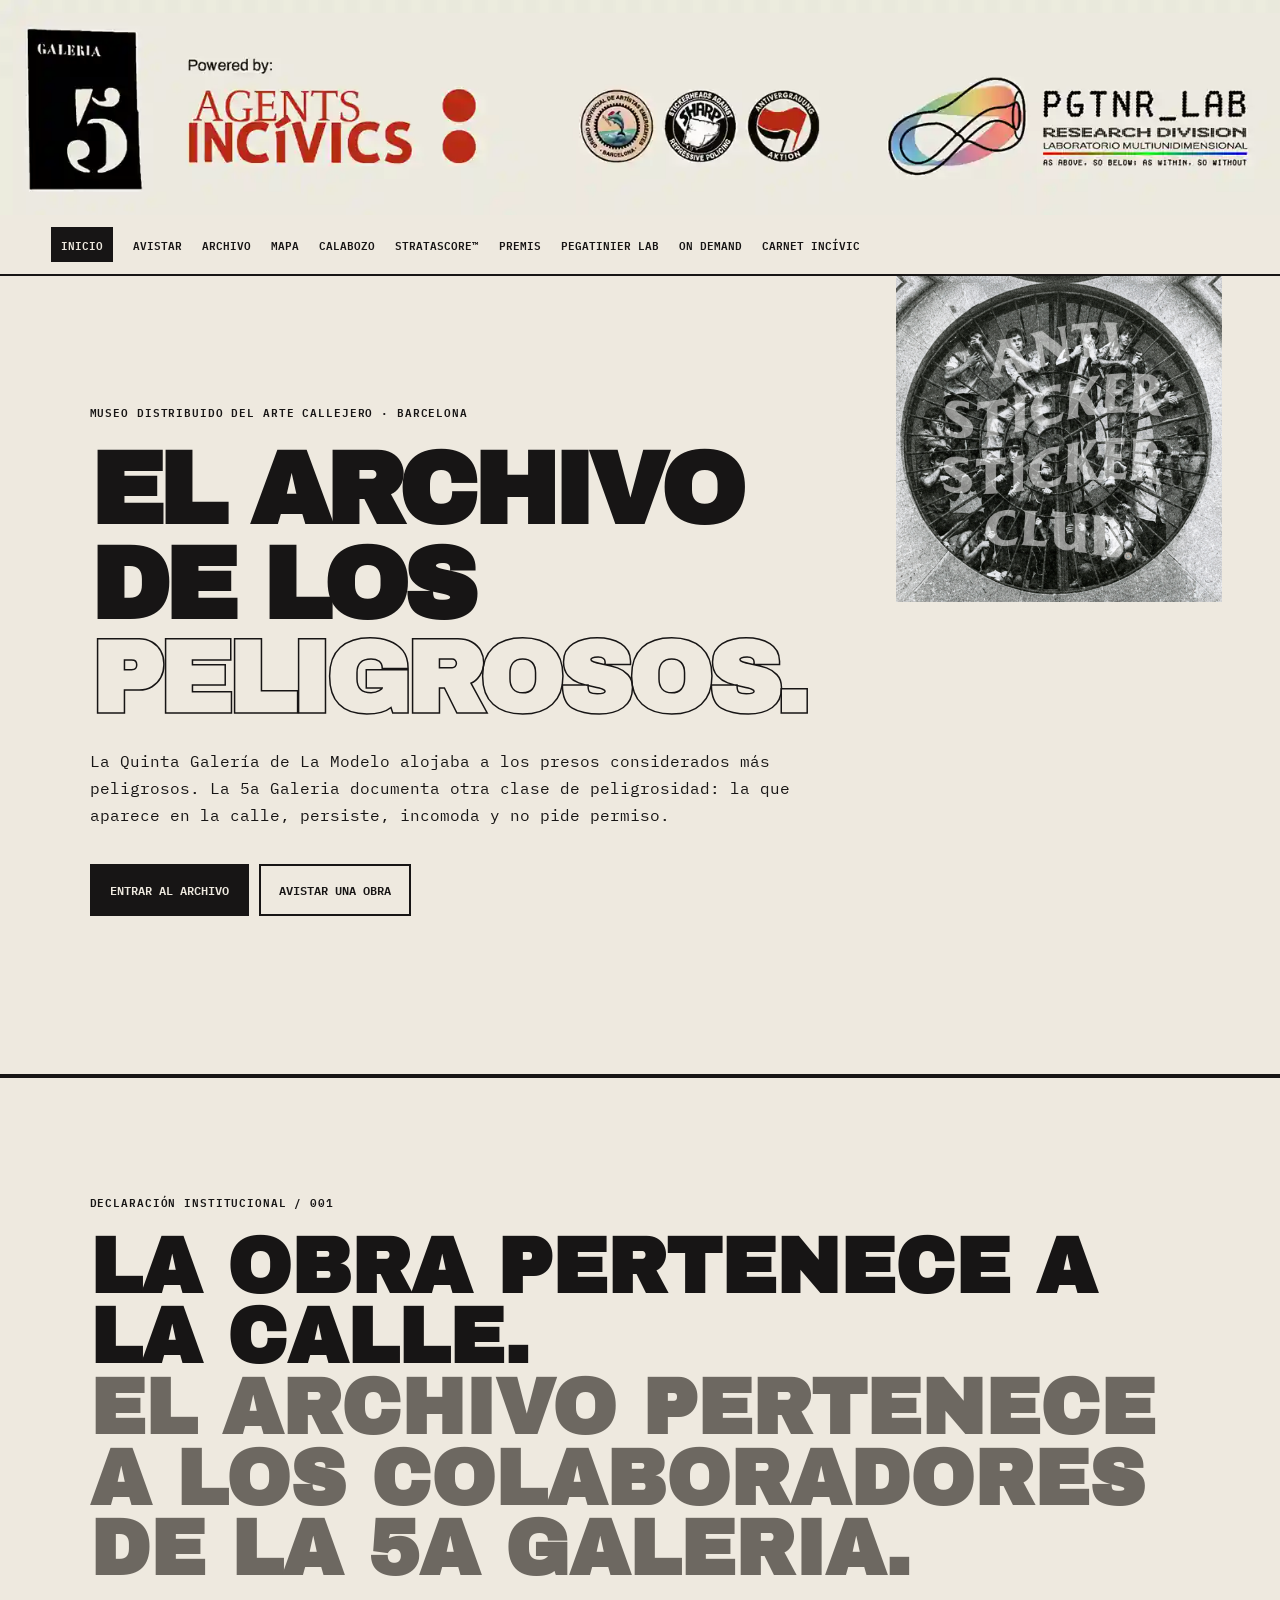
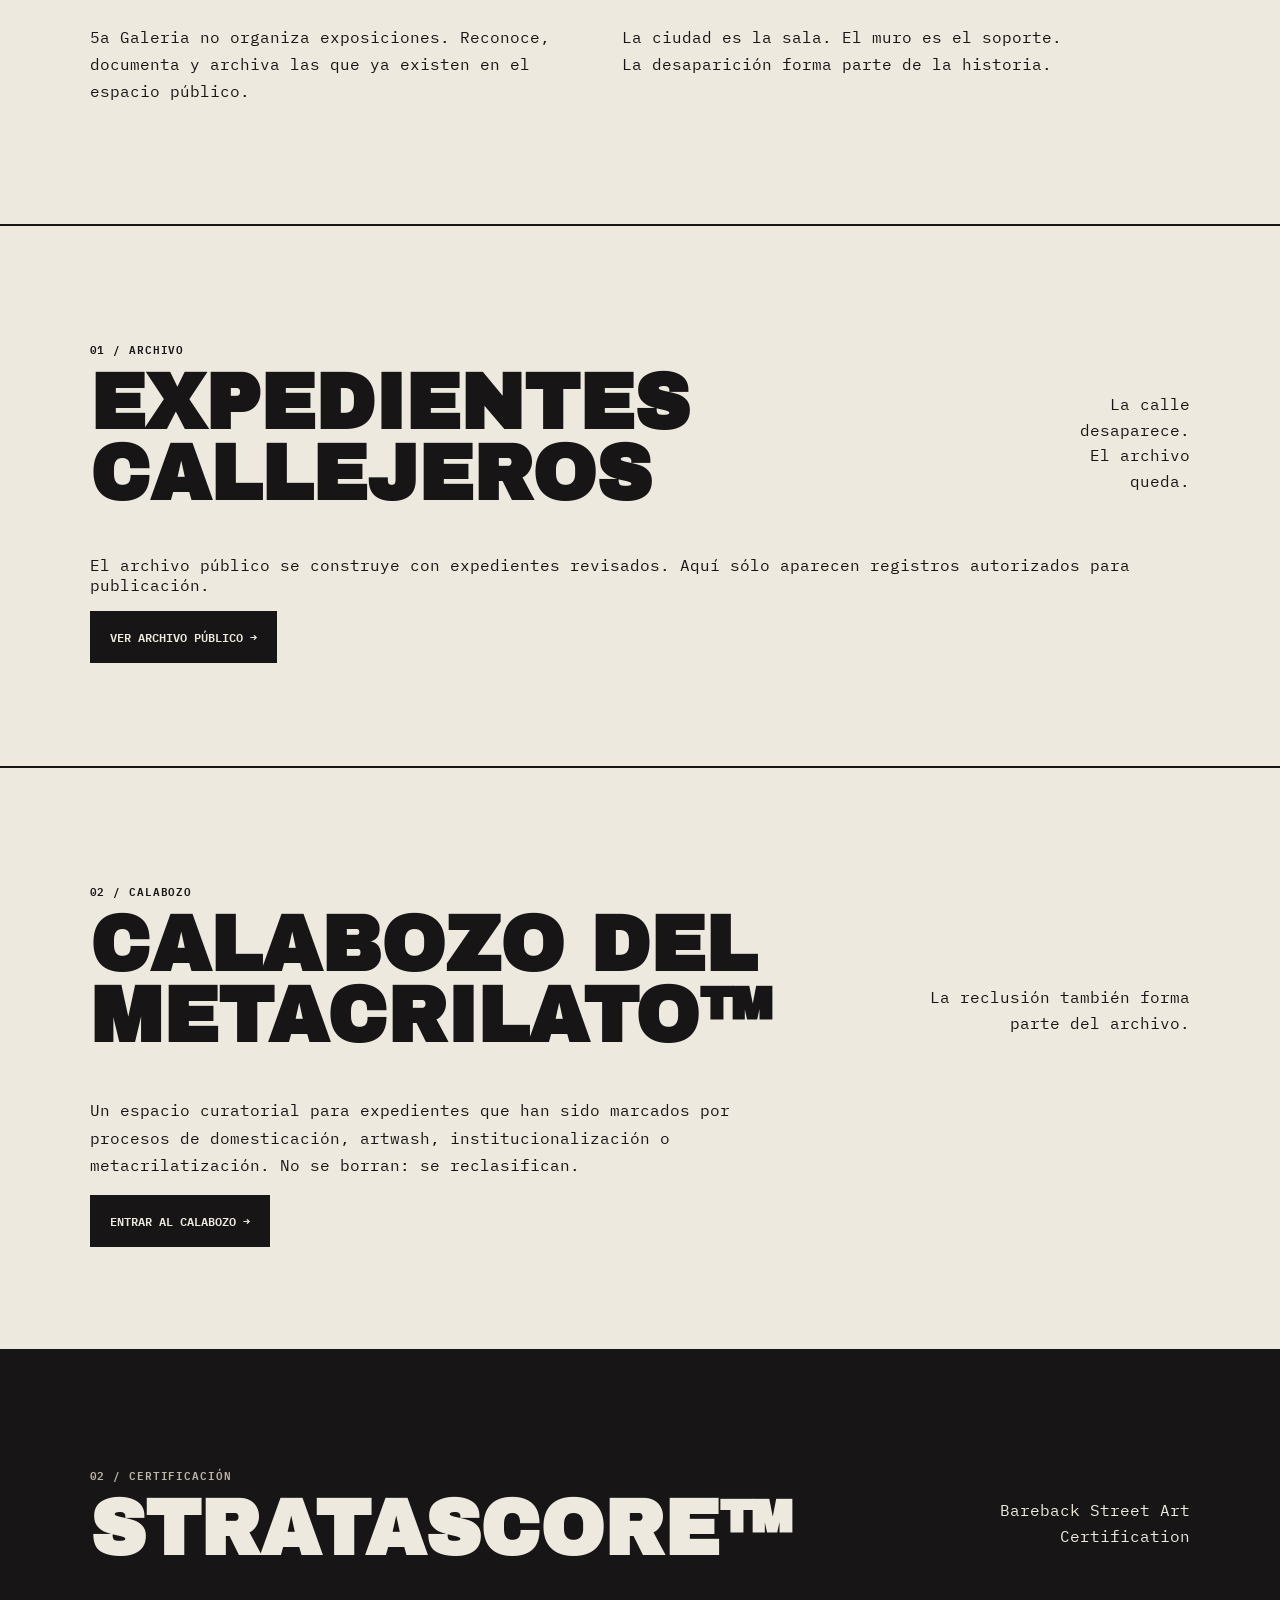
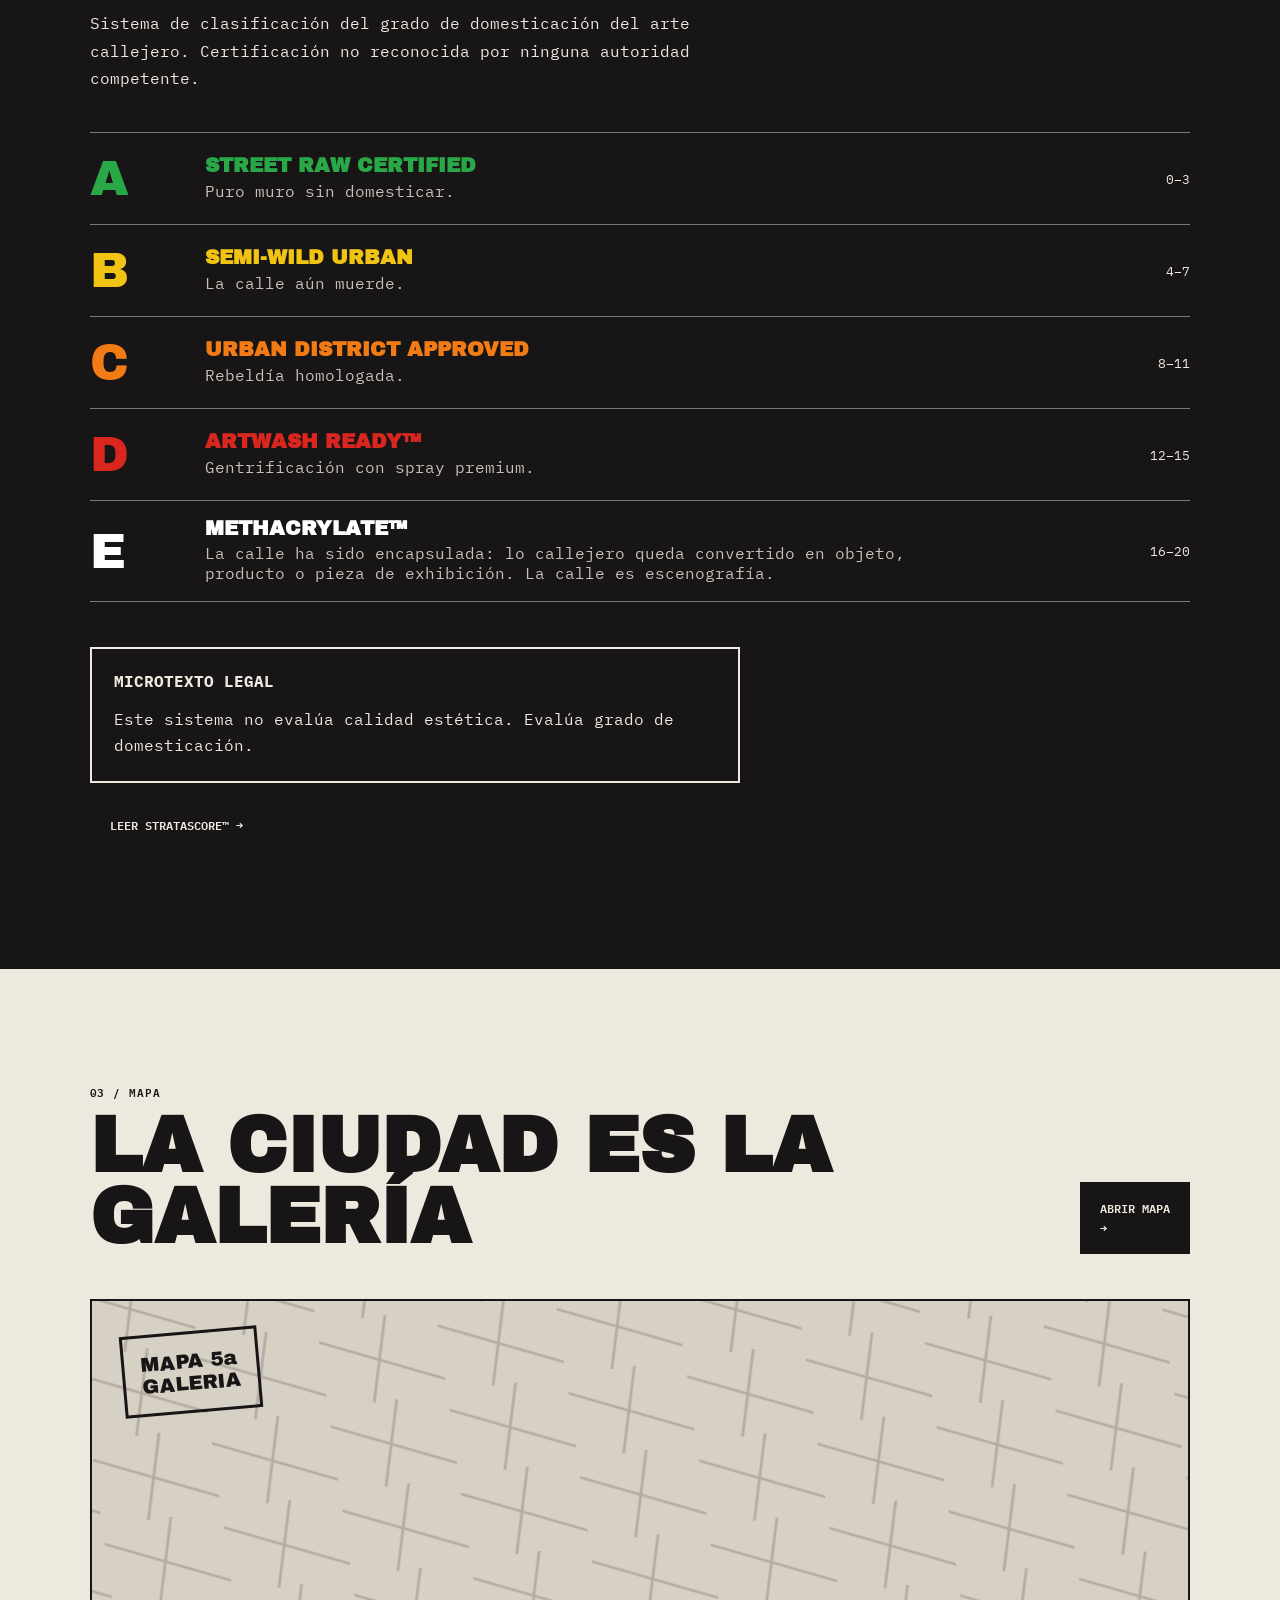
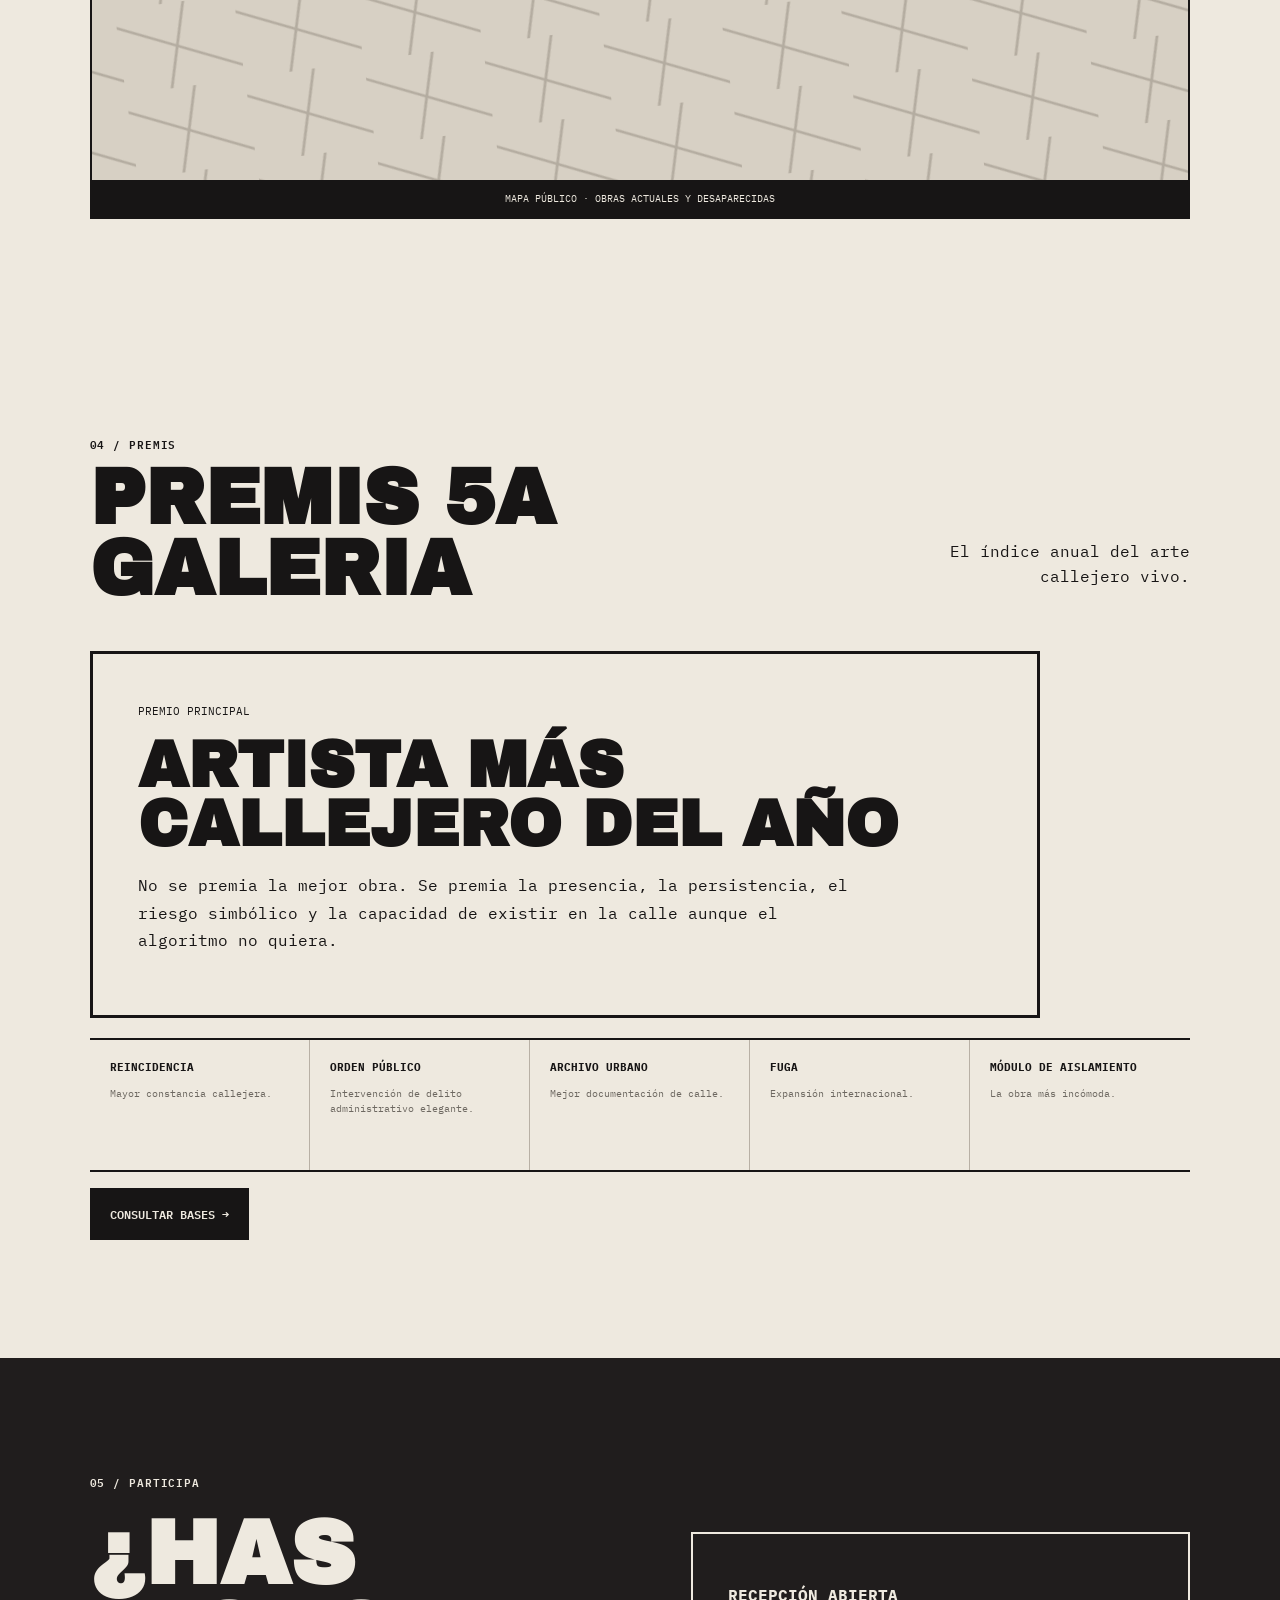
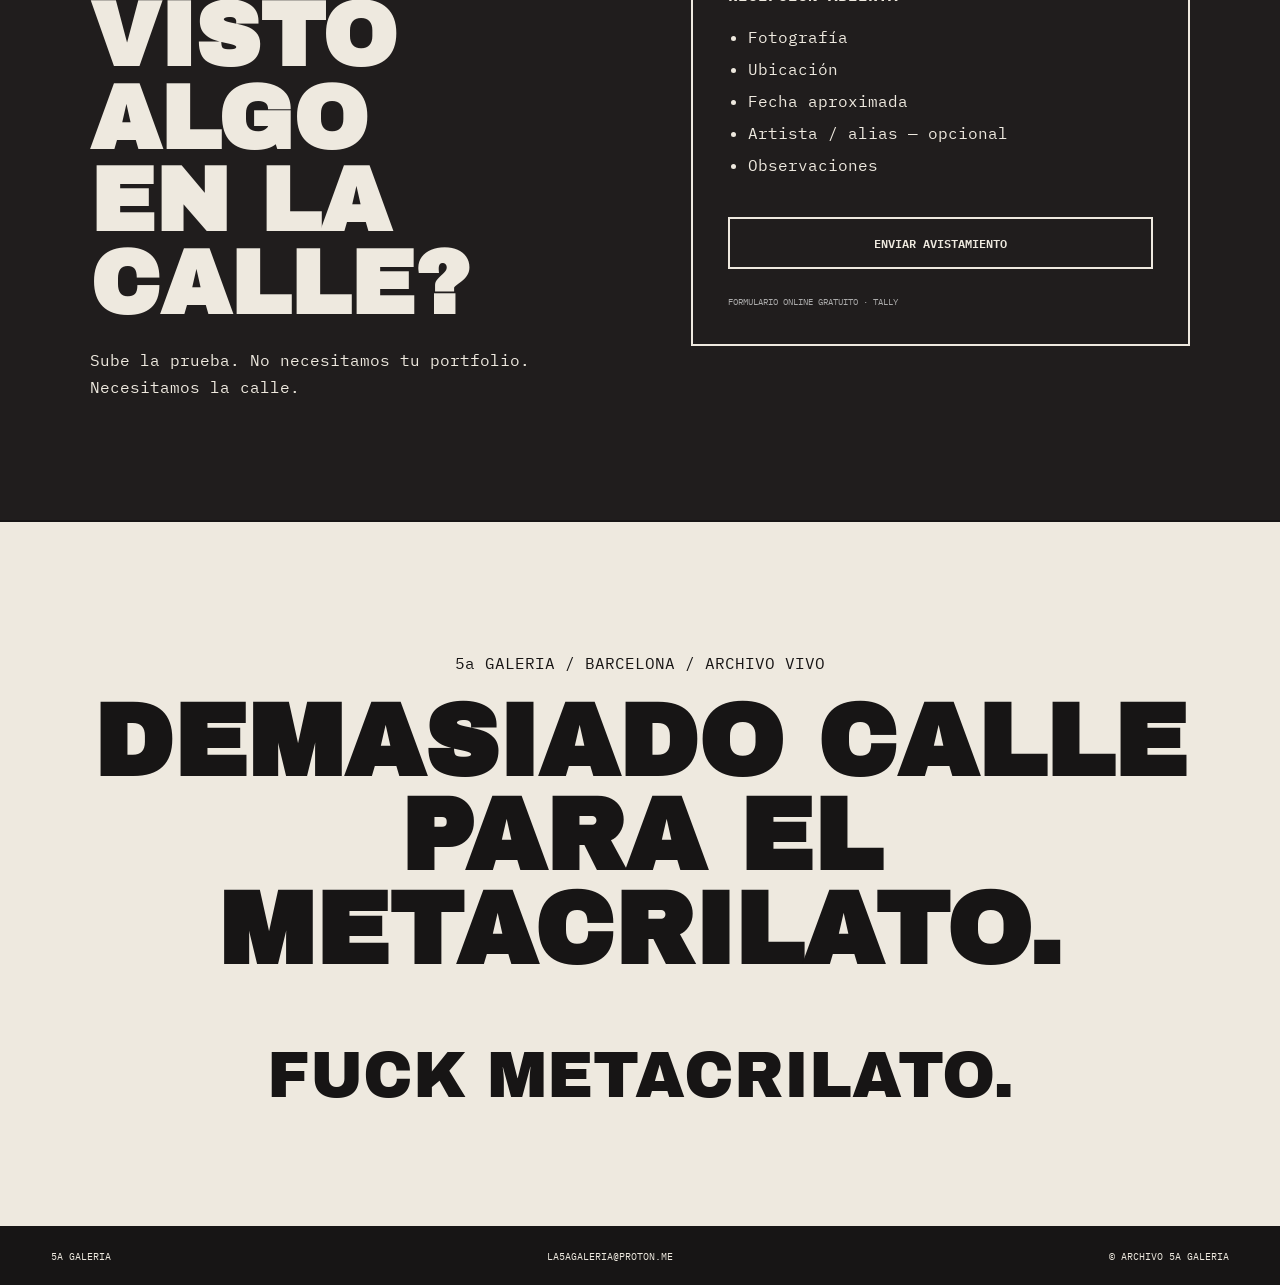
==== index.html @ 9de376b2 "Activar navegación del Carnet Incívic" ====
<!doctype html>
<html lang="es"><head><meta charset="utf-8"><meta name="viewport" content="width=device-width, initial-scale=1"><title>5a Galeria — Museo distribuido del arte callejero</title><meta name="description" content="5a Galeria. Archivo, observatorio y museo distribuido del arte callejero. La obra pertenece a la calle. El archivo pertenece a los colaboradores de la 5a Galeria."><link rel="stylesheet" href="styles.css"><link rel="stylesheet" href="header.css?v=5"></head><body><header class="site-header"><div class="site-identity"><a class="brand" href="index.html" aria-label="5a Galeria"><img src="assets/logo-5a.png" alt="5a Galeria"></a><div class="powered-by" aria-label="5a Galeria · Powered by Agents Incívics · LPGTNR_LAB"><img src="assets/banner-5a-galeria-correcta.svg" alt="5a Galeria · Powered by Agents Incívics · LPGTNR_LAB"></div></div><nav><a href="index.html" data-nav="inicio">Inicio</a><a href="https://tally.so/r/kdqeNr" target="_blank" rel="noopener noreferrer" data-nav="avistar">Avistar</a><a href="archivo.html" data-nav="archivo">Archivo</a><a href="mapa.html" data-nav="mapa">Mapa</a><a href="calabozo.html" data-nav="calabozo">Calabozo</a><a href="stratascore.html" data-nav="stratascore">StrataScore™</a><a href="premis.html" data-nav="premis">Premis</a><a href="loreverso.html" data-nav="lab">Pegatinier Lab</a><a href="street-raw.html" data-nav="ondemand">On demand</a><a href="carnet.html" data-nav="carnet">Carnet Incívic</a></nav></header><script>(function(){const p=location.pathname.split('/').pop()||'index.html';const map={'index.html':'inicio','archivo.html':'archivo','calabozo.html':'calabozo','mapa.html':'mapa','stratascore.html':'stratascore','premis.html':'premis','loreverso.html':'lab','street-raw.html':'ondemand','carnet.html':'carnet'};const k=map[p];if(k){const a=document.querySelector('.site-header nav a[data-nav="'+k+'"]');if(a){a.classList.add('active');a.setAttribute('aria-current','page')}}})();</script><main id="inicio"><section class="hero"><div class="hero-copy"><p class="eyebrow">MUSEO DISTRIBUIDO DEL ARTE CALLEJERO · BARCELONA</p><h1>EL ARCHIVO<br>DE LOS<br><em>PELIGROSOS.</em></h1><p class="lead">La Quinta Galería de La Modelo alojaba a los presos considerados más peligrosos. La 5a Galeria documenta otra clase de peligrosidad: la que aparece en la calle, persiste, incomoda y no pide permiso.</p><div class="hero-actions"><a class="button button-dark" href="archivo.html">Entrar al archivo</a><a class="button button-light" href="https://tally.so/r/kdqeNr" target="_blank" rel="noopener noreferrer">Avistar una obra</a></div></div><div class="hero-mark"><img class="methacrylate-art" src="assets/CirculoMOdelo.jpg?v=11" alt="Anti Sticker Sticker Club"></div></section><section class="manifesto ruled"><p class="section-kicker">DECLARACIÓN INSTITUCIONAL / 001</p><h2>La obra pertenece a la calle.<br><span>El archivo pertenece a los colaboradores de la 5a Galeria.</span></h2><div class="manifesto-grid"><p>5a Galeria no organiza exposiciones. Reconoce, documenta y archiva las que ya existen en el espacio público.</p><p>La ciudad es la sala. El muro es el soporte. La desaparición forma parte de la historia.</p></div></section><section class="section"><div class="section-head"><div><p class="section-kicker">01 / ARCHIVO</p><h2>Expedientes callejeros</h2></div><p>La calle desaparece.<br>El archivo queda.</p></div><div class="archive-cta"><p>El archivo público se construye con expedientes revisados. Aquí sólo aparecen registros autorizados para publicación.</p><a class="button button-dark" href="archivo.html">VER ARCHIVO PÚBLICO →</a></div></section><section class="section calabozo-home ruled"><div class="section-head"><div><p class="section-kicker">02 / CALABOZO</p><h2>Calabozo del Metacrilato™</h2></div><p>La reclusión también forma parte del archivo.</p></div><p class="lead">Un espacio curatorial para expedientes que han sido marcados por procesos de domesticación, artwash, institucionalización o metacrilatización. No se borran: se reclasifican.</p><a class="button button-dark" href="calabozo.html">ENTRAR AL CALABOZO →</a></section><section class="section dark-section"><div class="section-head"><div><p class="section-kicker">02 / CERTIFICACIÓN</p><h2>StrataScore™</h2></div><p>Bareback Street Art Certification</p></div><p class="intro-dark">Sistema de clasificación del grado de domesticación del arte callejero. Certificación no reconocida por ninguna autoridad competente.</p><div class="score-list"><div class="score-row a"><span>A</span><div><h3>STREET RAW CERTIFIED</h3><p>Puro muro sin domesticar.</p></div><small>0–3</small></div><div class="score-row b"><span>B</span><div><h3>SEMI-WILD URBAN</h3><p>La calle aún muerde.</p></div><small>4–7</small></div><div class="score-row c"><span>C</span><div><h3>URBAN DISTRICT APPROVED</h3><p>Rebeldía homologada.</p></div><small>8–11</small></div><div class="score-row d"><span>D</span><div><h3>ARTWASH READY™</h3><p>Gentrificación con spray premium.</p></div><small>12–15</small></div><div class="score-row e"><span>E</span><div><h3>METHACRYLATE™</h3><p>La calle ha sido encapsulada: lo callejero queda convertido en objeto, producto o pieza de exhibición. La calle es escenografía.</p></div><small>16–20</small></div></div><div class="warning"><strong>MICROTEXTO LEGAL</strong><p>Este sistema no evalúa calidad estética. Evalúa grado de domesticación.</p></div><p><a class="button button-light" href="stratascore.html">LEER STRATASCORE™ →</a></p></section><section class="section"><div class="section-head"><div><p class="section-kicker">03 / MAPA</p><h2>La ciudad es la galería</h2></div><a class="button button-dark" href="mapa.html">ABRIR MAPA →</a></div><div class="map-placeholder"><div class="map-grid"></div><div class="map-stamp">MAPA 5a<br>GALERIA</div><p>MAPA PÚBLICO · OBRAS ACTUALES Y DESAPARECIDAS</p></div></section><section class="section awards"><div class="section-head"><div><p class="section-kicker">04 / PREMIS</p><h2>Premis 5a Galeria</h2></div><p>El índice anual del arte callejero vivo.</p></div><div class="award-feature"><span>PREMIO PRINCIPAL</span><h3>ARTISTA MÁS CALLEJERO DEL AÑO</h3><p>No se premia la mejor obra. Se premia la presencia, la persistencia, el riesgo simbólico y la capacidad de existir en la calle aunque el algoritmo no quiera.</p></div><div class="award-grid"><div><b>REINCIDENCIA</b><span>Mayor constancia callejera.</span></div><div><b>ORDEN PÚBLICO</b><span>Intervención de delito administrativo elegante.</span></div><div><b>ARCHIVO URBANO</b><span>Mejor documentación de calle.</span></div><div><b>FUGA</b><span>Expansión internacional.</span></div><div><b>MÓDULO DE AISLAMIENTO</b><span>La obra más incómoda.</span></div></div><p><a class="button button-dark" href="premis.html">CONSULTAR BASES →</a></p></section><section class="submit-section"><div><p class="section-kicker">05 / PARTICIPA</p><h2>¿Has visto algo<br>en la calle?</h2><p class="lead">Sube la prueba. No necesitamos tu portfolio. Necesitamos la calle.</p></div><div class="submit-box"><p><strong>RECEPCIÓN ABIERTA</strong></p><ul><li>Fotografía</li><li>Ubicación</li><li>Fecha aproximada</li><li>Artista / alias — opcional</li><li>Observaciones</li></ul><a class="button button-light full" href="https://tally.so/r/kdqeNr" target="_blank" rel="noopener noreferrer">Enviar avistamiento</a><small>FORMULARIO ONLINE GRATUITO · TALLY</small></div></section><section class="closing ruled"><p>5a GALERIA / BARCELONA / ARCHIVO VIVO</p><h2>Demasiado calle<br>para el metacrilato.</h2><p class="fuck">FUCK METACRILATO.</p></section></main><footer><div>5a GALERIA</div><div>La5agaleria@proton.me</div><div>© Archivo 5a Galeria</div></footer></body></html>
---- styles.css ----
@import url('https://fonts.googleapis.com/css2?family=Archivo+Black&family=IBM+Plex+Mono:wght@400;500;600&display=swap');
:root{--paper:#eee9df;--ink:#171515;--muted:#6d6861;--line:#b8b0a5;--green:#29a847;--yellow:#f1c313;--orange:#f27b16;--red:#d92720}*{box-sizing:border-box}html{scroll-behavior:smooth}body{margin:0;background:var(--paper);color:var(--ink);font-family:'IBM Plex Mono',monospace}a{color:inherit;text-decoration:none}.site-header{position:sticky;top:0;z-index:20;background:rgba(238,233,223,.96);border-bottom:2px solid var(--ink);display:flex;align-items:center;justify-content:space-between;padding:10px 4vw}.brand img{width:78px;height:78px;object-fit:contain;mix-blend-mode:multiply}nav{display:flex;gap:24px;align-items:center;font-size:12px;font-weight:600;text-transform:uppercase}nav a:hover{text-decoration:underline}.nav-submit{background:var(--ink);color:var(--paper);padding:10px 14px}.hero{min-height:calc(100vh - 100px);display:grid;grid-template-columns:1.15fr .85fr;border-bottom:2px solid var(--ink)}.hero-copy{padding:9vw 7vw 7vw}.eyebrow,.section-kicker{font-size:11px;font-weight:600;letter-spacing:.08em}.hero h1,h2,h3{font-family:'Archivo Black',sans-serif;text-transform:uppercase;line-height:.92;margin:22px 0}.hero h1{font-size:clamp(56px,8vw,130px);letter-spacing:-.05em}.hero h1 em{font-style:normal;-webkit-text-stroke:1.5px var(--ink);color:transparent}.lead{font-size:16px;line-height:1.7;max-width:700px}.hero-actions{display:flex;gap:10px;margin-top:34px;flex-wrap:wrap}.button{display:inline-block;border:2px solid var(--ink);padding:14px 18px;text-transform:uppercase;font-size:12px;font-weight:600}.button-dark{background:var(--ink);color:var(--paper)}.button-light{background:transparent}.hero-mark{border-left:2px solid var(--ink);display:flex;flex-direction:column;justify-content:center;align-items:center;background:#201d1d;color:#f2eee6;position:relative;overflow:hidden}.hero-mark:before{content:"";position:absolute;inset:10%;border:1px solid rgba(255,255,255,.18);transform:rotate(-2deg)}.hero-mark p{font-family:'Archivo Black';font-size:clamp(32px,5vw,70px);line-height:.9;z-index:1}.stamp{position:absolute;top:7%;right:8%;border:2px solid #f2eee6;padding:12px;font-size:10px;transform:rotate(4deg);z-index:2}.ruled{border-bottom:2px solid var(--ink);border-top:2px solid var(--ink)}.manifesto{padding:8vw 7vw}.manifesto h2{font-size:clamp(38px,6vw,88px);max-width:1100px}.manifesto h2 span{color:var(--muted)}.manifesto-grid{display:grid;grid-template-columns:1fr 1fr;gap:5vw;max-width:1000px}.manifesto-grid p{line-height:1.7}.section{padding:8vw 7vw}.premis-hero{min-height:calc(100vh - 100px)}.premis-first{padding-top:3vw}.section-head{display:flex;justify-content:space-between;gap:30px;align-items:end;margin-bottom:45px}.section h2{font-size:clamp(40px,6vw,82px);margin:10px 0 0}.section-head>p{max-width:320px;line-height:1.6;text-align:right}.archive-title{font-family:'Archivo Black',sans-serif;text-transform:uppercase;font-size:clamp(48px,8vw,110px);line-height:.9;margin:22px 0}.archive-tools{border:2px solid var(--ink);margin:45px 0 20px;background:#f5f1e9}.archive-search{display:block;padding:18px;border-bottom:2px solid var(--ink);font-size:10px;font-weight:600}.archive-search input{display:block;width:100%;margin-top:10px;border:0;border-bottom:2px solid var(--ink);background:transparent;padding:12px 0;font:600 clamp(18px,3vw,32px) 'IBM Plex Mono',monospace;outline:none}.archive-filters{display:grid;grid-template-columns:repeat(3,1fr)}.archive-filters label{font-size:9px;font-weight:600;padding:14px;border-right:1px solid var(--line);border-bottom:1px solid var(--line)}.archive-filters select{display:block;width:100%;margin-top:8px;padding:9px;border:1px solid var(--ink);background:var(--paper);font:11px 'IBM Plex Mono',monospace}.archive-sort-note{display:block;margin-top:7px;font-size:8px;font-weight:400;color:var(--muted);line-height:1.4}.archive-tool-foot{display:flex;justify-content:space-between;align-items:center;padding:14px;font-size:10px}.archive-tool-foot button{border:2px solid var(--ink);background:transparent;padding:9px 12px;font:600 10px 'IBM Plex Mono',monospace;cursor:pointer}.archive-tool-foot button:hover{background:var(--ink);color:var(--paper)}.file-grid{display:grid;grid-template-columns:repeat(3,1fr);gap:20px}.file-card{border:2px solid var(--ink);background:#f5f1e9}.file-card img{width:100%;aspect-ratio:1;object-fit:cover;display:block;border-bottom:2px solid var(--ink)}.fake-photo{aspect-ratio:1/1;display:flex;align-items:center;justify-content:center;background:#282525;color:#e9e3d8;font-family:'Archivo Black';font-size:24px;text-align:center;position:relative;overflow:hidden}.fake-photo:after{content:"";position:absolute;inset:10px;border:1px dashed #eee9df;opacity:.5}.photo-a{background:linear-gradient(135deg,#242020 0 45%,#57514a 45% 48%,#191717 48%)}.photo-b{background:linear-gradient(160deg,#d9d2c7 0 30%,#35302d 30% 65%,#171515 65%)}.photo-c{background:linear-gradient(25deg,#1d1a1a 0 25%,#84796b 25% 28%,#292424 28% 72%,#c5b8a5 72%)}.file-meta{padding:16px}.file-meta span{font-size:9px}.file-meta strong{display:block;margin:9px 0}.file-meta p{font-size:11px;color:var(--muted);margin:5px 0}.file-meta b{font-size:11px}.file-tags{display:flex;gap:6px;flex-wrap:wrap;margin-top:12px}.file-tags small{border:1px solid var(--ink);padding:5px 7px;font-size:8px;text-transform:uppercase}.advisory-section{border-style:solid}.advisory-section h2{margin-bottom:18px}.advisory-section .file-tags{margin-top:18px}.archive-empty{grid-column:1/-1;border:2px dashed var(--ink);padding:50px;text-align:center}.archive-empty h1{font-family:'Archivo Black';font-size:clamp(30px,6vw,72px);line-height:.92}.archive-empty strong{font-family:'Archivo Black';font-size:clamp(24px,4vw,48px)}.score-a{color:var(--green)}.score-b{color:#a77c00}.score-c{color:#c75a00}.archive-note{font-size:11px;color:var(--muted);margin:24px 0}.record-header{display:flex;justify-content:space-between;gap:30px;align-items:start;border-bottom:2px solid var(--ink);padding-bottom:30px}.record-header h1{font-family:'Archivo Black';font-size:clamp(48px,8vw,110px);line-height:.88;text-transform:uppercase;margin:20px 0 0;max-width:1000px}.record-stamp{border:3px solid var(--ink);padding:14px;font:12px 'IBM Plex Mono',monospace;white-space:nowrap;transform:rotate(3deg)}.record-image-wrap{border:2px solid var(--ink);background:#171515;padding:10px;margin-top:35px}.record-image{display:block;width:100%;max-height:760px;object-fit:contain}.record-grid{display:grid;grid-template-columns:repeat(4,1fr);border-left:1px solid var(--line);border-top:1px solid var(--line);margin-top:35px}.record-field{min-height:125px;padding:18px;border-right:1px solid var(--line);border-bottom:1px solid var(--line);background:#f5f1e9}.record-field span{display:block;font-size:9px;text-transform:uppercase;color:var(--muted);margin-bottom:12px}.record-field strong{display:block;font-size:13px;line-height:1.45}.field-link{display:inline-block;margin-top:12px;font-size:9px;text-decoration:underline}.record-section{border-top:2px solid var(--ink);margin-top:55px;padding-top:30px;max-width:950px}.record-section h2{font-size:clamp(38px,6vw,80px)}.record-section>p:not(.section-kicker){line-height:1.75;max-width:760px}.timeline{border-top:1px solid var(--line)}.timeline>div{display:grid;grid-template-columns:1fr 180px;gap:20px;border-bottom:1px solid var(--line);padding:22px 0}.timeline b{font-size:11px}.timeline span{text-align:right;font-size:10px;color:var(--muted)}.timeline p{grid-column:1/-1;margin:0;line-height:1.6;color:var(--muted);font-size:11px}.record-actions{display:flex;gap:10px;margin-top:45px}.dark-section{background:#171515;color:#eee9df}.dark-section .section-kicker{color:#bcb5aa}.intro-dark{max-width:700px;line-height:1.7}.score-list{margin-top:40px;border-top:1px solid #777}.score-row{display:grid;grid-template-columns:90px 1fr 180px;align-items:center;gap:25px;padding:18px 0;border-bottom:1px solid #777}.score-row>span{font-family:'Archivo Black';font-size:50px}.score-row h3{font-size:20px;margin:0 0 6px}.score-row p{margin:0;color:#c8c1b7}.score-row small{text-align:right;text-transform:uppercase}.score-row.a>span,.score-row.a h3{color:var(--green)}.score-row.b>span,.score-row.b h3{color:var(--yellow)}.score-row.c>span,.score-row.c h3{color:var(--orange)}.score-row.d>span,.score-row.d h3{color:var(--red)}.score-row.e>span,.score-row.e h3{color:#fff}.warning{border:2px solid #eee9df;padding:22px;margin-top:45px;max-width:650px}.warning p{margin-bottom:0;line-height:1.6}.map-placeholder{height:520px;background:#d7d0c4;position:relative;overflow:hidden;border:2px solid var(--ink)}.map-grid{position:absolute;inset:-20%;background-image:linear-gradient(24deg,transparent 47%,#a59d91 48%,#a59d91 49%,transparent 50%),linear-gradient(105deg,transparent 47%,#a59d91 48%,#a59d91 49%,transparent 50%);background-size:120px 85px;transform:rotate(-8deg);opacity:.7}.map-stamp{position:absolute;top:30px;left:30px;border:3px solid var(--ink);padding:16px;font-family:'Archivo Black';font-size:20px;transform:rotate(-5deg)}.pin{position:absolute;border:2px solid var(--ink);width:48px;height:48px;border-radius:50%;display:flex;align-items:center;justify-content:center;font-family:'Archivo Black';background:var(--paper)}.pin-1{left:28%;top:38%}.pin-2{left:62%;top:28%}.pin-3{left:48%;top:64%}.pin-4{left:75%;top:68%}.map-placeholder>p{position:absolute;bottom:0;left:0;right:0;background:var(--ink);color:var(--paper);margin:0;padding:12px;font-size:10px;text-align:center}.archive-map{position:relative;overflow:hidden;max-width:100%;contain:paint}.map-tools{display:grid;grid-template-columns:2fr 1fr 1fr 1fr auto;gap:10px;margin:25px 0 20px}.map-tools label{font-size:9px;font-weight:600}.map-tools input,.map-tools select{display:block;width:100%;margin-top:7px;padding:11px;border:2px solid var(--ink);background:#f5f1e9;font:11px 'IBM Plex Mono',monospace}.map-tools button{align-self:end;border:2px solid var(--ink);background:var(--ink);color:var(--paper);padding:11px 14px;font:600 10px 'IBM Plex Mono',monospace;cursor:pointer}.award-feature{border:3px solid var(--ink);padding:45px;max-width:950px;margin-bottom:20px}.award-feature span{font-size:11px}.award-feature h3{font-size:clamp(34px,5vw,70px);margin:18px 0}.award-feature p{max-width:720px;line-height:1.7}.award-grid{display:grid;grid-template-columns:repeat(5,1fr);border-top:2px solid var(--ink);border-bottom:2px solid var(--ink)}.award-grid div{padding:20px;border-right:1px solid var(--line);min-height:130px}.award-grid div:last-child{border:0}.award-grid b,.award-grid span{display:block}.award-grid b{font-size:11px}.award-grid span{font-size:10px;color:var(--muted);margin-top:12px;line-height:1.5}.submit-section{background:#201d1d;color:#eee9df;padding:8vw 7vw;display:grid;grid-template-columns:1fr 1fr;gap:8vw}.submit-section h2{font-size:clamp(48px,7vw,100px)}.submit-box{border:2px solid #eee9df;padding:35px;align-self:center}.submit-box ul{line-height:2;padding-left:20px}.submit-box .button{border-color:#eee9df}.full{width:100%;text-align:center;margin:20px 0}.submit-box small{font-size:9px;color:#aaa}.closing{padding:9vw 7vw;text-align:center}.closing h2{font-size:clamp(48px,8vw,110px)}.fuck{font-family:'Archivo Black';font-size:clamp(28px,5vw,70px);margin-bottom:0}footer{display:flex;justify-content:space-between;gap:20px;padding:22px 4vw;background:var(--ink);color:var(--paper);font-size:10px;text-transform:uppercase}@media(max-width:800px){.calabozo-hero{grid-template-columns:1fr}.calabozo-sign{border-left:0;border-top:2px solid var(--ink);min-height:420px}nav{gap:10px;font-size:9px}.brand img{width:60px;height:60px}.hero,.submit-section{grid-template-columns:1fr}.hero-mark{min-height:380px;border-left:0;border-top:2px solid var(--ink)}.manifesto-grid,.file-grid,.award-grid{grid-template-columns:1fr}.archive-filters{grid-template-columns:1fr 1fr}.archive-tool-foot{align-items:flex-start;gap:12px;flex-direction:column}.record-header{display:block}.record-stamp{display:inline-block;margin-top:20px}.record-grid{grid-template-columns:1fr 1fr}.record-actions{flex-wrap:wrap}.timeline>div{grid-template-columns:1fr}.timeline span{text-align:left}.map-tools{grid-template-columns:1fr 1fr}.award-grid div{border-right:0;border-bottom:1px solid var(--line)}.section-head{display:block}.section-head>p{text-align:left}.score-row{grid-template-columns:55px 1fr}.score-row small{display:none}footer{display:block;line-height:2}}@media(max-width:520px){.archive-filters,.map-tools{grid-template-columns:1fr}.site-header nav a:not(.nav-submit):nth-child(n+4){display:none}}

.methacrylate-poster{background:#f5f1e9}.methacrylate-poster-frame{border:2px solid var(--ink);background:#171515;color:#f5f1e9;padding:26px 22px 20px;text-align:center}.methacrylate-poster-top,.methacrylate-poster-bottom{font-family:'Archivo Black',sans-serif;font-size:clamp(22px,4vw,58px);letter-spacing:.08em;line-height:1}.methacrylate-poster-main{margin:18px 0 16px;background:#f5f1e9;color:#171515;font-family:'Archivo Black',sans-serif;font-size:clamp(58px,10vw,150px);line-height:.85;letter-spacing:-.045em;padding:22px 10px}.methacrylate-caption{border:2px solid var(--ink);border-top:0;padding:20px;max-width:900px}.methacrylate-caption strong{font-family:'Archivo Black',sans-serif;font-size:clamp(24px,4vw,46px)}.methacrylate-caption p{line-height:1.7;max-width:760px}
.calabozo-hero{min-height:78vh;display:grid;grid-template-columns:1.15fr .85fr;border-bottom:2px solid var(--ink)}.calabozo-hero>div:first-child{padding:9vw 7vw}.calabozo-hero h1{font-family:'Archivo Black',sans-serif;text-transform:uppercase;font-size:clamp(54px,8vw,125px);line-height:.82;letter-spacing:-.05em;margin:22px 0}.calabozo-hero h1 em{font-style:normal;-webkit-text-stroke:1.5px var(--ink);color:transparent}.calabozo-sign{border-left:2px solid var(--ink);background:#201d1d;color:#f2eee6;padding:6vw;display:flex;flex-direction:column;justify-content:center}.calabozo-sign .methacrylate-poster-frame{border-color:#f2eee6}.calabozo-sign .methacrylate-poster-main{font-size:clamp(42px,7vw,100px)}.calabozo-sign>p{font-family:'Archivo Black';font-size:clamp(28px,4vw,52px);margin-bottom:0}.calabozo-hero+.section h2{max-width:900px}.calabozo-hero+.section .section-head{margin-bottom:30px}
.methacrylate-page-hero{min-height:78vh;display:grid;grid-template-columns:1fr 1fr;border-bottom:2px solid var(--ink)}
.methacrylate-page-copy{padding:9vw 7vw}.methacrylate-page-copy h1{font-family:'Archivo Black',sans-serif;text-transform:uppercase;font-size:clamp(54px,8vw,125px);line-height:.82;letter-spacing:-.05em;margin:22px 0}.methacrylate-page-copy h1 em{font-style:normal;-webkit-text-stroke:1.5px var(--ink);color:transparent}
.methacrylate-plaque{background:#d9d5cd;display:flex;align-items:center;justify-content:center;padding:7vw;position:relative;overflow:hidden}
.methacrylate-plaque:before{content:"";position:absolute;inset:7%;border:1px solid rgba(23,21,21,.18);background:linear-gradient(135deg,rgba(255,255,255,.55),rgba(255,255,255,.08) 45%,rgba(255,255,255,.35));box-shadow:0 30px 60px rgba(0,0,0,.16)}
.acrylic-mount{position:relative;width:min(100%,620px);padding:22px;background:rgba(255,255,255,.24);border:3px solid rgba(255,255,255,.8);box-shadow:0 18px 35px rgba(0,0,0,.25),inset 0 0 0 1px rgba(23,21,21,.18);backdrop-filter:blur(1px)}
.acrylic-mount:before,.acrylic-mount:after{content:"";position:absolute;width:20px;height:20px;border-radius:50%;background:#aaa39a;border:2px solid #69635b;top:8px;box-shadow:0 0 0 4px rgba(255,255,255,.35)}
.acrylic-mount:before{left:8px}.acrylic-mount:after{right:8px}.acrylic-mount img{display:block;width:100%;height:auto;image-rendering:auto}
.methacrylate-best-line{margin-top:45px;border-left:8px solid var(--ink);padding:20px 0 20px 25px;font-family:'Archivo Black',sans-serif;font-size:clamp(24px,4vw,52px);line-height:1}
.methacrylate-route{display:grid;grid-template-columns:repeat(3,1fr);border-top:2px solid var(--ink);border-bottom:2px solid var(--ink)}
.methacrylate-route a{padding:28px;border-right:1px solid var(--line);min-height:150px}.methacrylate-route a:last-child{border-right:0}.methacrylate-route b,.methacrylate-route span{display:block}.methacrylate-route b{font-family:'Archivo Black';font-size:22px}.methacrylate-route span{font-size:11px;color:var(--muted);line-height:1.6;margin-top:12px}.methacrylate-route a:hover{background:var(--ink);color:var(--paper)}.methacrylate-route a:hover span{color:var(--paper)}
@media(max-width:800px){.methacrylate-page-hero{grid-template-columns:1fr}.methacrylate-plaque{min-height:500px;border-top:2px solid var(--ink)}.methacrylate-route{grid-template-columns:1fr}.methacrylate-route a{border-right:0;border-bottom:1px solid var(--line)}}

.hero-mark{padding:5vw;min-width:0}.methacrylate-art{display:block;width:100%;max-width:620px;height:auto;position:relative;z-index:1}
.calabozo-image{width:min(100%,620px);margin:0 0 22px;position:relative;z-index:1}.calabozo-image img{display:block;width:100%;height:auto}
.calabozo-image{position:relative}.calabozo-image-link{position:absolute;left:9%;bottom:8%;width:34%;height:8%;display:block;z-index:2}
/* Anti Sticker hero: render as a full panel image */
.hero-mark{isolation:isolate;position:relative;min-height:0;overflow:hidden;background:#201d1d;justify-content:flex-start;align-items:center;padding:0 !important}
.hero-mark .methacrylate-art{display:block !important;position:absolute !important;top:0 !important;left:0 !important;right:0 !important;width:100% !important;height:auto !important;max-width:none !important;max-height:none !important;object-fit:contain;object-position:center top;z-index:3;margin:0 !important;padding:0 !important}
.hero-mark:before{z-index:1;pointer-events:none}


/* ARCHIVO 5a GALERIA — mejoras */
.archive-stats{display:grid;grid-template-columns:repeat(5,1fr);border-top:2px solid var(--ink);border-bottom:2px solid var(--ink);margin:45px 0 0;background:#f5f1e9}.archive-stats div{padding:18px 16px;border-right:1px solid var(--line);min-height:105px}.archive-stats div:last-child{border-right:0}.archive-stats b{display:block;font-family:'Archivo Black',sans-serif;font-size:clamp(30px,4vw,54px);line-height:.9}.archive-stats span{display:block;font-size:8px;font-weight:600;margin-top:14px;color:var(--muted)}.active-filters{display:flex;flex-wrap:wrap;gap:7px;padding:0 14px}.active-filters:empty{display:none}.active-filters span{border:1px solid var(--ink);padding:6px 8px;font-size:8px;text-transform:uppercase;background:var(--paper)}.active-filters b{font-weight:600}.file-card-date{font-size:9px;color:var(--muted);margin-top:12px}.file-score-line{border-top:1px solid var(--line);margin-top:12px;padding-top:10px;font-size:10px}.file-score-line b{font-weight:600}.file-card:hover{transform:translateY(-2px);box-shadow:6px 6px 0 var(--ink)}.file-card{transition:transform .15s ease,box-shadow .15s ease}.archive-empty p{color:var(--muted);line-height:1.6}
@media(max-width:800px){.archive-stats{grid-template-columns:repeat(3,1fr)}.archive-stats div:nth-child(3){border-right:0}.archive-stats div:nth-child(n+4){border-top:1px solid var(--line)}}
@media(max-width:520px){.archive-stats{grid-template-columns:1fr 1fr}.archive-stats div:nth-child(2n){border-right:0}.archive-stats div:nth-child(n+3){border-top:1px solid var(--line)}}
.file-strata-badge{margin-top:12px;border-top:1px solid var(--ink);padding-top:10px}.file-strata-badge img{display:block;width:100%;max-width:180px;height:auto;object-fit:contain}

/* Mobile: show the complete Modelo circular photograph */
@media(max-width:800px){
  .hero-mark{min-height:0;height:auto;overflow:visible;padding:0 !important;}
  .hero-mark .methacrylate-art{position:relative !important;top:auto !important;left:auto !important;right:auto !important;width:100% !important;height:auto !important;max-width:none !important;max-height:none !important;object-fit:contain !important;object-position:center !important;display:block !important;}
}


/* Premis: la imagen arranca en el borde superior del marco */
.hero-mark{
  background:transparent;
  justify-content:flex-start;
  align-self:start;
  height:auto;
  min-height:0;
  overflow:visible;
}
.hero-mark:before{inset:2% 7%;z-index:2;pointer-events:none;}
.hero-mark .premis-goat{
  position:relative;
  inset:auto;
  width:100%;
  height:auto;
  max-width:none;
  max-height:none;
  object-fit:contain;
  object-position:top center;
  margin:0;
  z-index:1;
  display:block;
}
.hero-mark .stamp{display:none;}
.hero-mark .premis-caption{
  position:relative;
  left:auto;
  bottom:auto;
  transform:none;
  margin:28px 0 0;
  padding:18px 22px 14px;
  color:var(--ink);
  background:var(--paper);
  border:3px solid var(--ink);
  font-family:'Archivo Black',sans-serif;
  font-size:clamp(34px,5vw,76px);
  line-height:.82;
  letter-spacing:-.04em;
  text-align:center;
  z-index:3;
  text-shadow:none;
}
@media(max-width:800px){
  .hero-mark{width:100%;height:auto;}
  .hero-mark .premis-goat{width:100%;height:auto;}
  .hero-mark .premis-caption{margin:18px 5vw 0;padding:14px 16px 11px;font-size:clamp(34px,11vw,64px);}
}


/* ON DEMAND — estilos específicos para evitar conflictos con otros hero-mark */
.ondemand-hero{min-height:calc(100vh - 100px)}
.ondemand-mark{background:#201d1d !important;color:#f2eee6 !important;display:flex !important;justify-content:center !important;align-items:center !important;position:relative !important;overflow:hidden !important;min-height:0 !important;padding:5vw !important;border-left:2px solid var(--ink) !important}
.ondemand-mark:before{content:"" !important;position:absolute !important;inset:10% !important;border:1px solid rgba(255,255,255,.18) !important;z-index:1 !important;pointer-events:none !important}
.ondemand-mark .stamp{display:block !important;position:absolute !important;top:7% !important;right:8% !important;color:#f2eee6 !important;border:2px solid #f2eee6 !important;padding:12px !important;z-index:2 !important}
.ondemand-mark>p{font-family:'Archivo Black',sans-serif !important;font-size:clamp(32px,5vw,70px) !important;line-height:.9 !important;color:#f2eee6 !important;z-index:2 !important;margin:0 !important}
@media(max-width:800px){.ondemand-mark{min-height:380px !important;border-left:0 !important;border-top:2px solid var(--ink) !important}.ondemand-hero{min-height:0}}


/* ON DEMAND — compactar primera pantalla */
.ondemand-hero{min-height:0 !important}
.ondemand-hero .hero-copy{padding:4vw 7vw !important}
.ondemand-hero .hero-copy h1{margin:14px 0;font-size:clamp(52px,7vw,105px)}
.ondemand-hero .lead{margin-bottom:0}
.ondemand-hero .on-demand-requirements{margin-top:1rem !important;padding-top:.8rem !important}
.ondemand-mark{min-height:0 !important;height:auto !important}
.ondemand-mark>p{color:#f2eee6 !important}
@media(max-width:800px){
  .ondemand-hero .hero-copy{padding:8vw 7vw !important}
  .ondemand-mark{min-height:300px !important}
}

.ondemand-mark{flex-direction:column!important;justify-content:flex-start!important;align-items:stretch!important;padding:0!important}.ondemand-image-wrap{width:100%;line-height:0;overflow:hidden}.ondemand-image{display:block;width:100%;height:auto;max-height:58vh;object-fit:cover;object-position:center top}.ondemand-mark .stamp{top:12px!important;right:12px!important}.ondemand-mark>p{padding:28px 5vw 34px!important;margin:0!important;text-align:center}@media(max-width:800px){.ondemand-image{max-height:none}.ondemand-mark>p{padding:24px 7vw 30px!important}}

/* CARNET INCÍVIC */
.carnet-hero{display:grid;grid-template-columns:1.15fr .85fr;border-bottom:2px solid var(--ink);min-height:72vh}
.carnet-copy{padding:8vw 7vw}
.carnet-copy h1{font-family:'Archivo Black',sans-serif;text-transform:uppercase;font-size:clamp(56px,8vw,125px);line-height:.82;letter-spacing:-.05em;margin:22px 0}
.carnet-copy h1 em{font-style:normal;-webkit-text-stroke:1.5px var(--ink);color:transparent}
.carnet-panel{background:#201d1d;color:#f2eee6;display:flex;align-items:center;justify-content:center;padding:7vw;border-left:2px solid var(--ink)}
.carnet-card{width:min(100%,430px);aspect-ratio:1.55/1;border:3px solid #f2eee6;padding:28px;display:flex;flex-direction:column;justify-content:space-between;transform:rotate(-2deg);box-shadow:12px 12px 0 rgba(255,255,255,.08)}
.carnet-card small,.carnet-card span{font-size:9px;letter-spacing:.08em}
.carnet-card strong{font-family:'Archivo Black';font-size:clamp(30px,5vw,54px);line-height:.9}
.carnet-card b{font-family:'Archivo Black';font-size:16px}
.carnet-rule{height:1px;background:#f2eee6;margin:5px 0}
.carnet-grid{display:grid;grid-template-columns:repeat(4,1fr);border-top:2px solid var(--ink);border-bottom:2px solid var(--ink);background:#f5f1e9}
.carnet-grid>div{padding:24px;border-right:1px solid var(--line);min-height:220px}
.carnet-grid>div:last-child{border-right:0}
.carnet-grid b{font-family:'Archivo Black';font-size:44px;display:block}
.carnet-grid span{font-family:'Archivo Black';font-size:18px;display:block;text-transform:uppercase;margin:12px 0}
.carnet-grid p{font-size:11px;line-height:1.6;color:var(--muted)}
.eligibility-box{border:3px solid var(--ink);margin-top:28px;padding:24px;max-width:760px}
.eligibility-box strong{font-family:'Archivo Black';font-size:clamp(28px,4vw,52px)}
.eligibility-box p{line-height:1.6;margin-bottom:0}
.agent-dashboard{border:2px solid var(--ink);background:#f5f1e9}
.dashboard-head{display:grid;grid-template-columns:1fr 2fr auto;gap:20px;padding:18px;border-bottom:2px solid var(--ink);align-items:center}
.dashboard-head span,.dashboard-grid small{font-size:9px;color:var(--muted)}
.dashboard-head strong{font-family:'Archivo Black';font-size:24px;text-transform:uppercase}
.dashboard-head b{font-size:11px}
.dashboard-grid{display:grid;grid-template-columns:repeat(4,1fr)}
.dashboard-grid>div{padding:22px;border-right:1px solid var(--line);min-height:110px}
.dashboard-grid>div:last-child{border-right:0}
.dashboard-grid strong{display:block;font-family:'Archivo Black';font-size:20px;margin-top:12px}
.dashboard-actions{display:flex;gap:10px;padding:18px;border-top:1px solid var(--line);flex-wrap:wrap}
.agent-table-wrap{overflow-x:auto;border:2px solid #777;margin-top:30px}
.agent-table{width:100%;border-collapse:collapse;min-width:650px}
.agent-table th,.agent-table td{padding:14px;border-bottom:1px solid #555;text-align:left;font-size:10px}
.agent-table th{font-family:'Archivo Black';font-size:11px}
.agent-table td{color:#d6d0c7}
.test-controls{display:flex;gap:12px;align-items:end;flex-wrap:wrap;margin-top:28px}
.test-controls label{display:flex;flex-direction:column;gap:8px;font-size:9px;font-weight:600}
.test-controls input{border:2px solid var(--ink);background:#f5f1e9;padding:13px;width:150px;font:600 14px 'IBM Plex Mono',monospace}
@media(max-width:800px){
.carnet-hero{grid-template-columns:1fr}.carnet-panel{border-left:0;border-top:2px solid var(--ink);min-height:430px}.carnet-grid{grid-template-columns:1fr 1fr}.carnet-grid>div:nth-child(2){border-right:0}.carnet-grid>div:nth-child(n+3){border-top:1px solid var(--line)}.dashboard-head{grid-template-columns:1fr 1fr}.dashboard-head b{grid-column:1/-1}.dashboard-grid{grid-template-columns:1fr 1fr}.dashboard-grid>div:nth-child(2n){border-right:0}.dashboard-grid>div:nth-child(n+3){border-top:1px solid var(--line)}
}
@media(max-width:520px){
.carnet-grid{grid-template-columns:1fr}.carnet-grid>div{border-right:0!important;border-bottom:1px solid var(--line)}.carnet-grid>div:last-child{border-bottom:0}.carnet-copy{padding:10vw 7vw}.carnet-panel{padding:10vw 7vw}.carnet-card{padding:20px}
}
---- header.css ----
.site-header{position:sticky;top:0;z-index:1000;background:rgba(238,233,223,.98);border-bottom:2px solid #171515;padding:0;display:block;width:100%;backdrop-filter:blur(4px)}.site-identity{display:block;width:100%;margin:0}.brand{display:none}.powered-by{display:block;width:100%;max-width:1600px;margin:0 auto;min-width:0}.powered-by img{content:url("assets/banner-5a-galeria-correcta.svg");display:block;width:100%;height:auto;max-height:none;object-fit:contain;object-position:center center}.site-header nav{margin:0;padding:12px 4vw;display:flex;gap:20px;align-items:center;justify-content:flex-start;font-size:11px;font-weight:600;text-transform:uppercase;white-space:nowrap;overflow-x:auto;overflow-y:hidden;scrollbar-width:thin;-webkit-overflow-scrolling:touch}.site-header nav a{flex:0 0 auto}.site-header nav a:hover{text-decoration:underline}.site-header nav a.active{background:#171515;color:#eee9df;padding:8px 10px;text-decoration:none}.site-header .nav-submit{background:#171515;color:#eee9df;padding:10px 14px}.site-header nav a.nav-submit.active{padding:10px 14px}@media(max-width:900px){.site-header nav{gap:14px;font-size:10px;padding:10px 4vw;justify-content:flex-start}.powered-by{max-width:100%}.powered-by img{width:100%;height:auto}}@media(max-width:520px){.site-header nav{gap:12px;padding:9px 4vw}.site-header nav a{display:inline-block!important}.site-header nav a.active{padding:7px 8px}.site-header .nav-submit{padding:9px 11px}.site-header nav a.nav-submit.active{padding:9px 11px}}
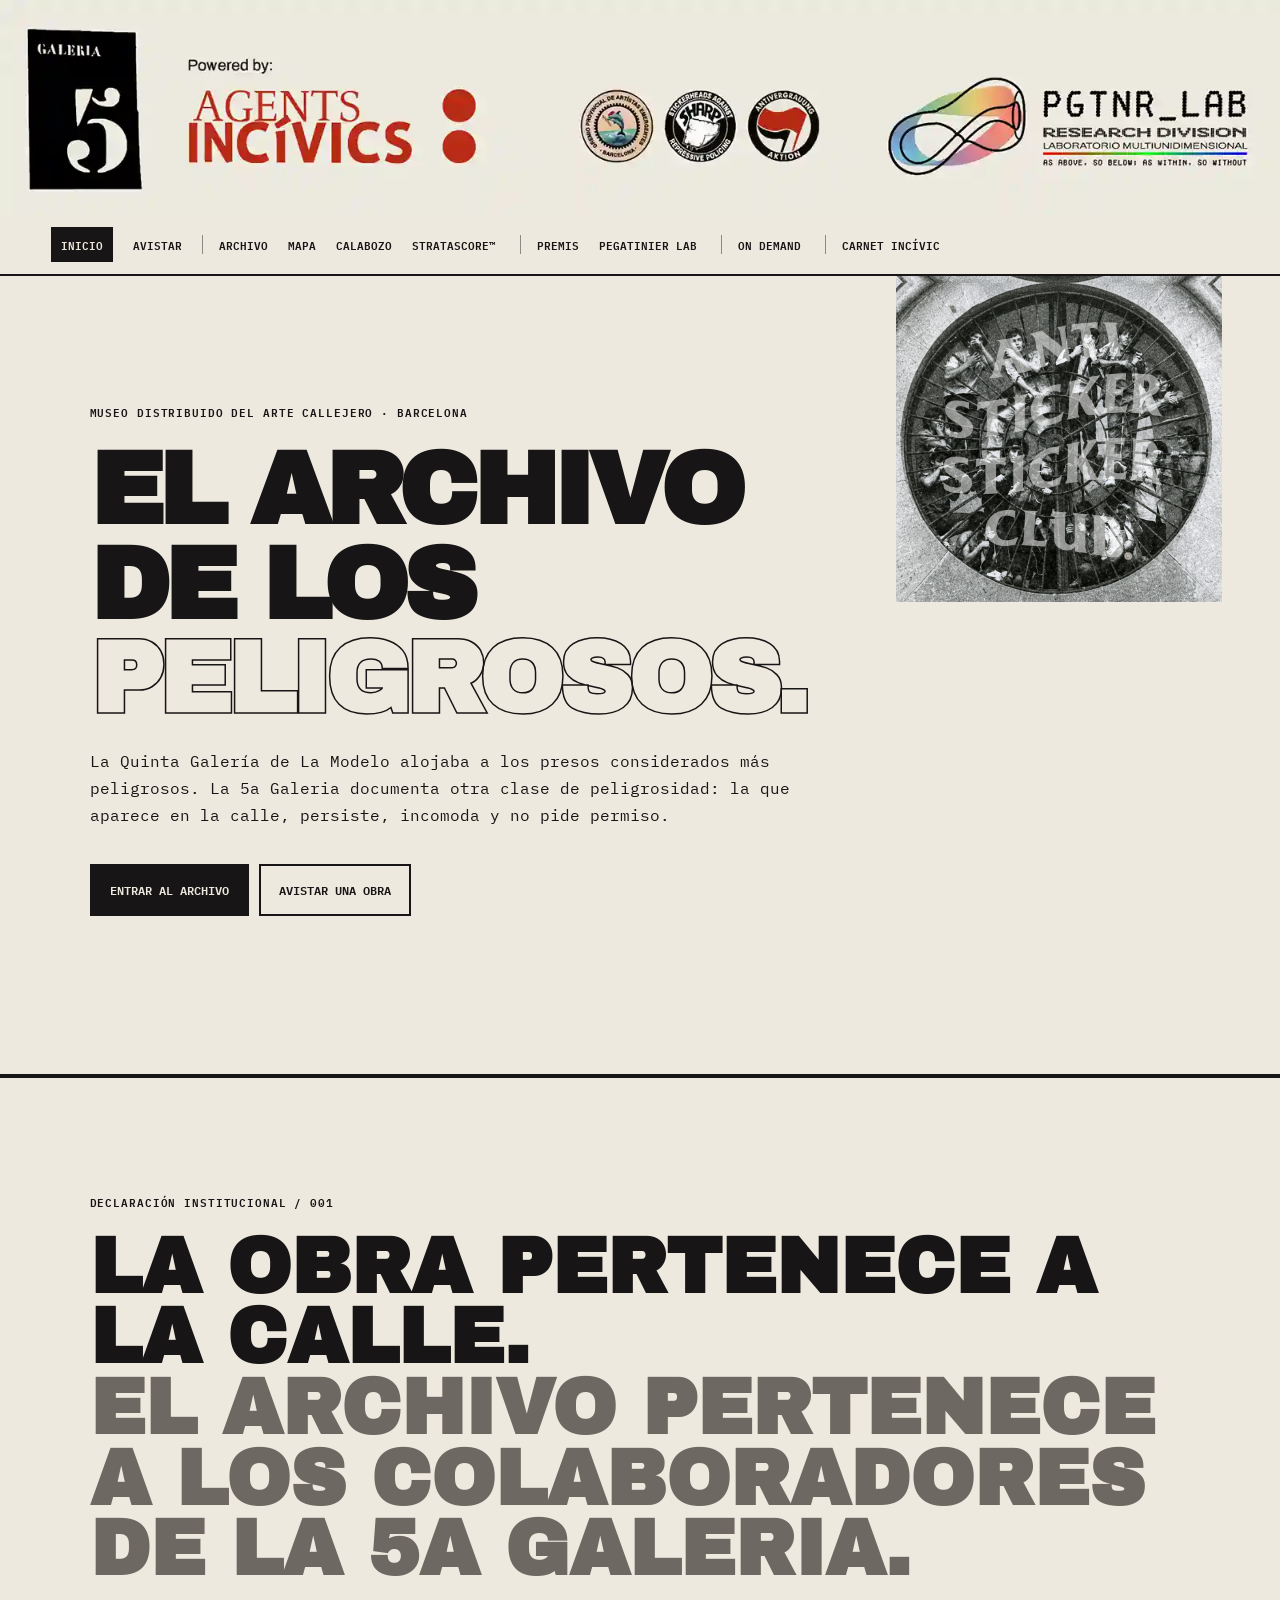
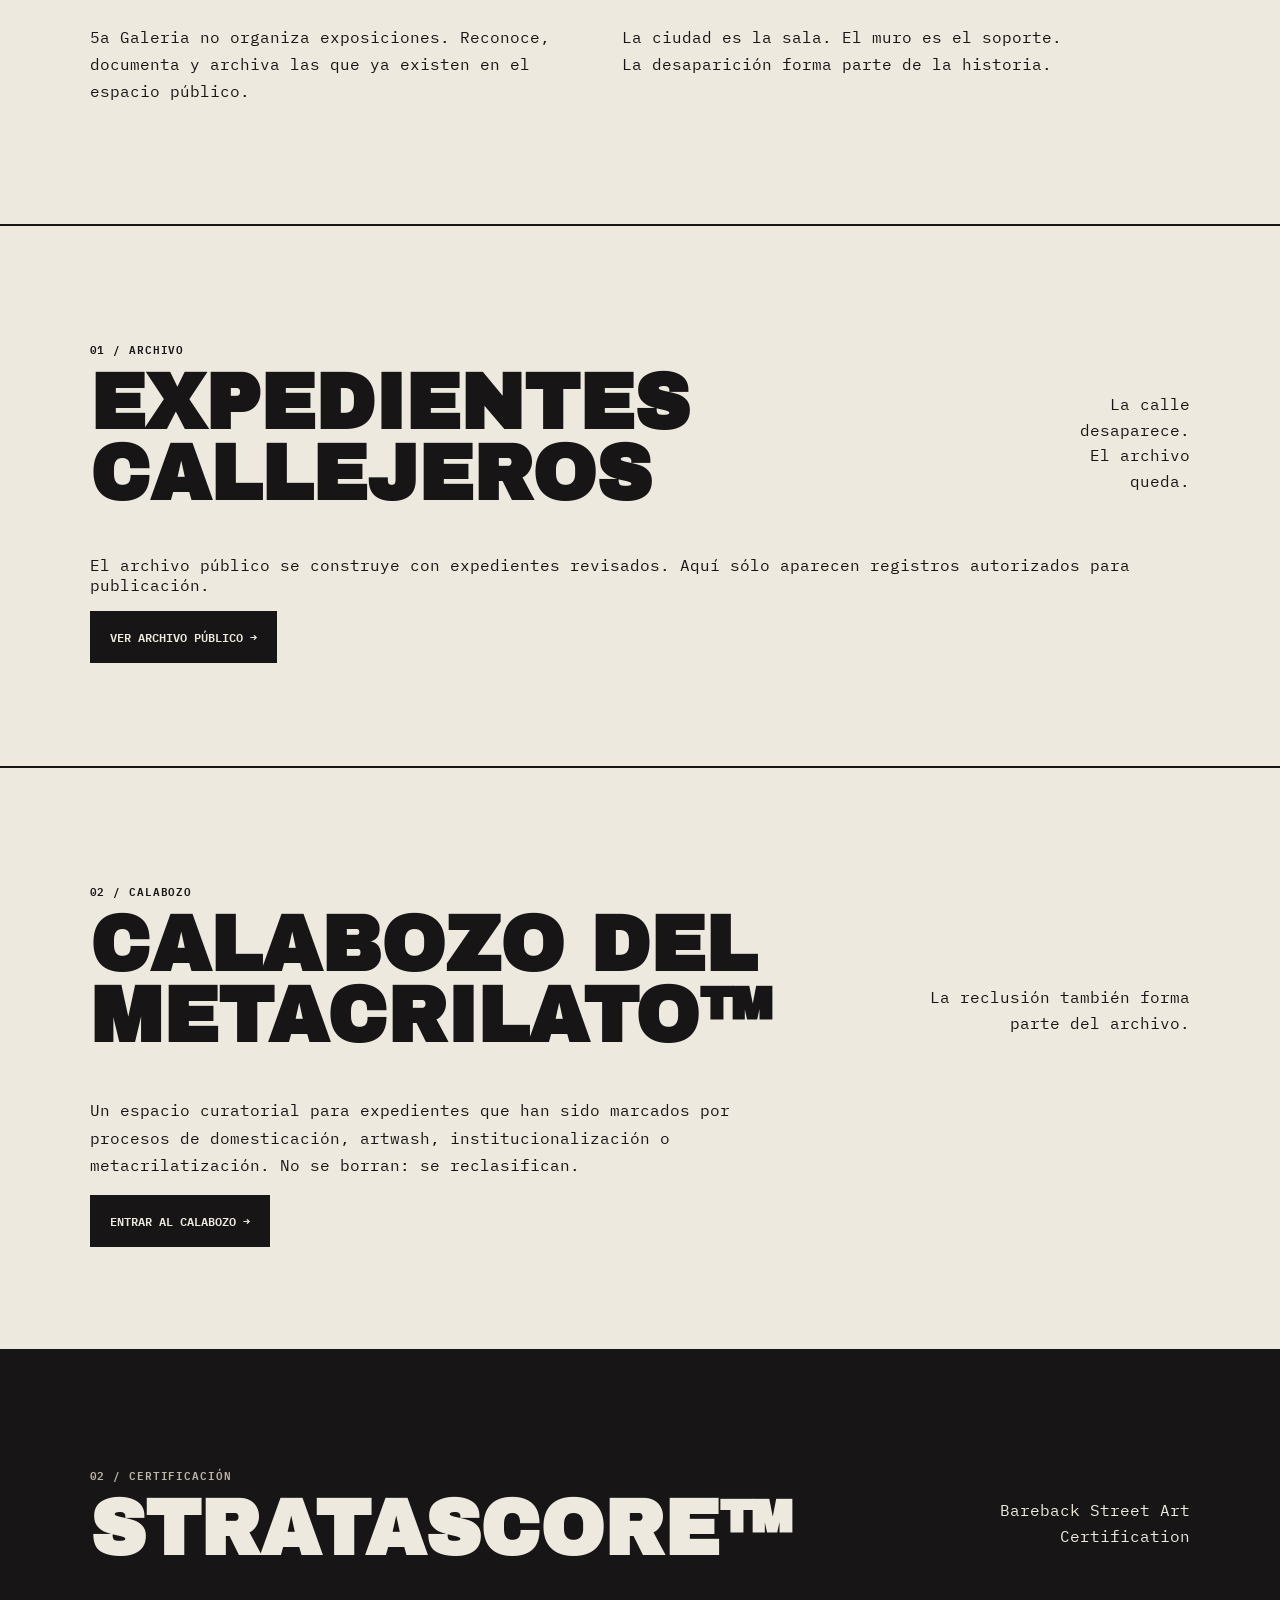
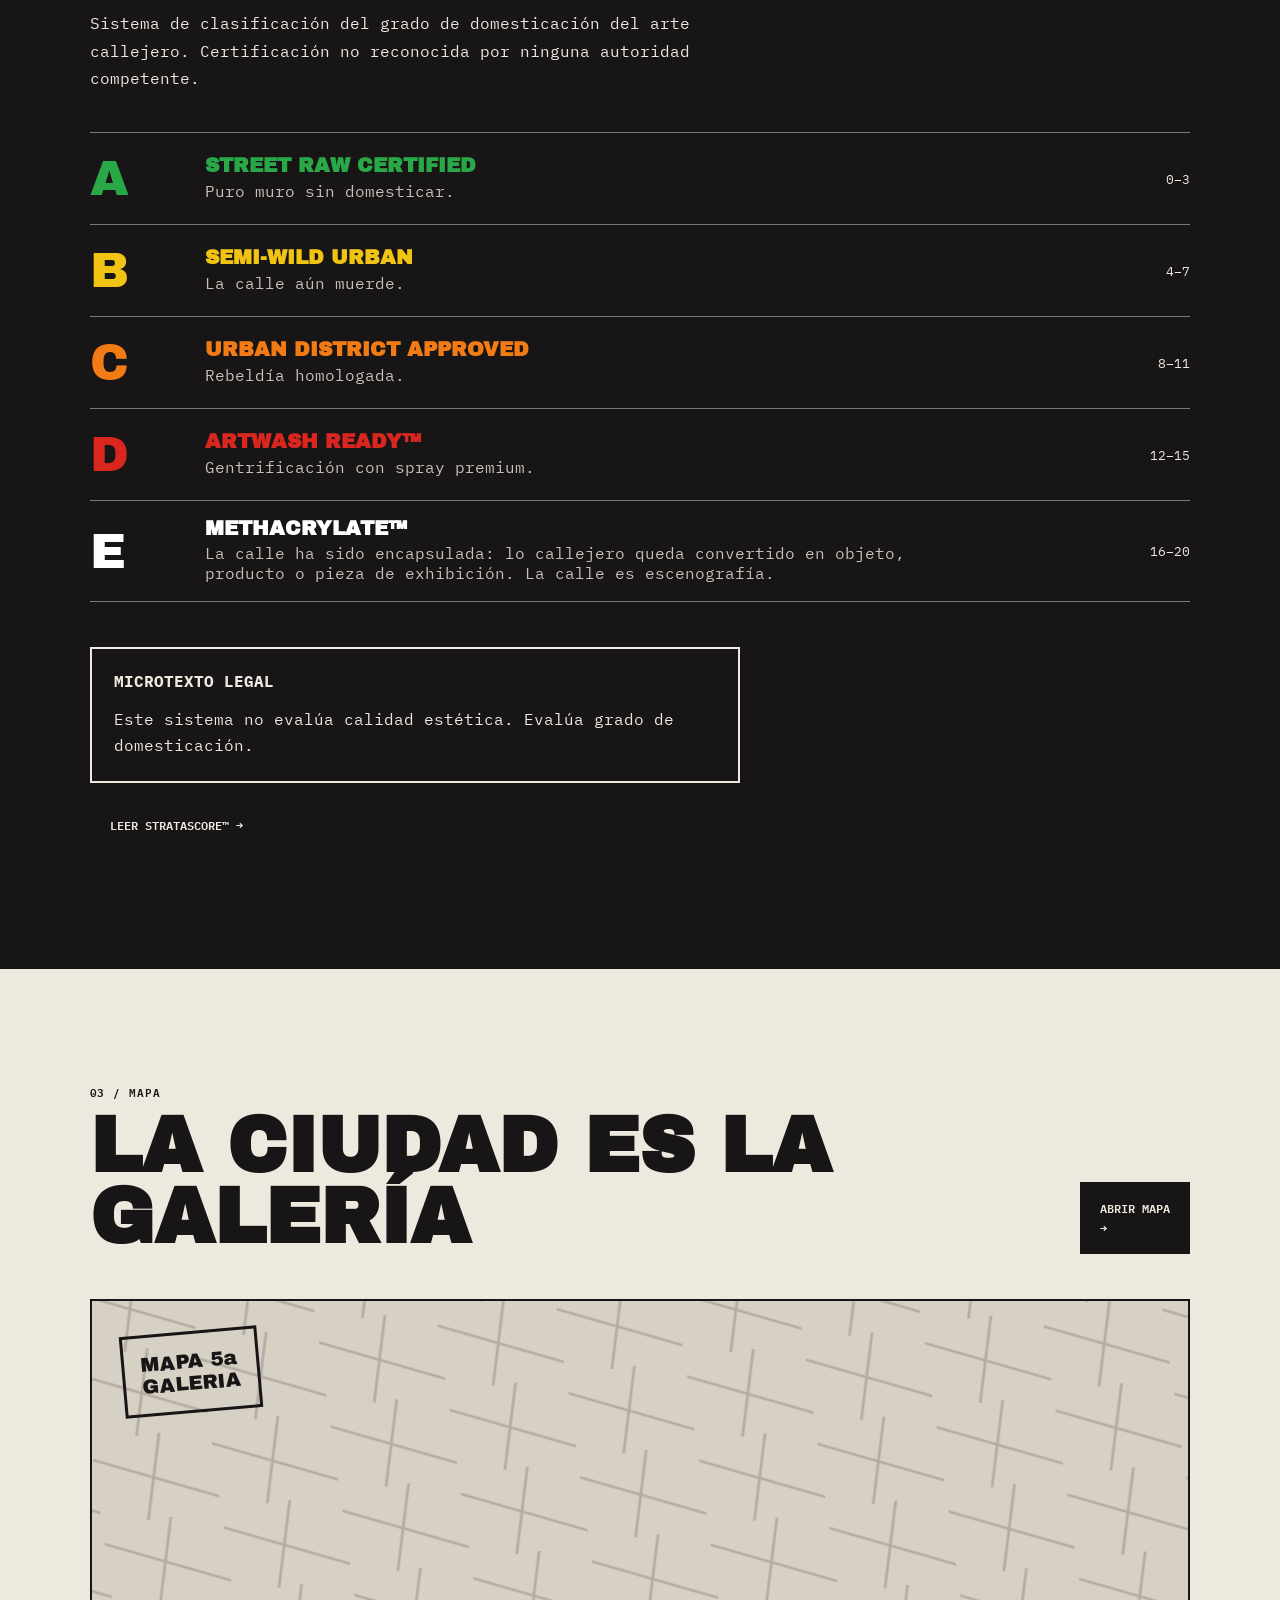
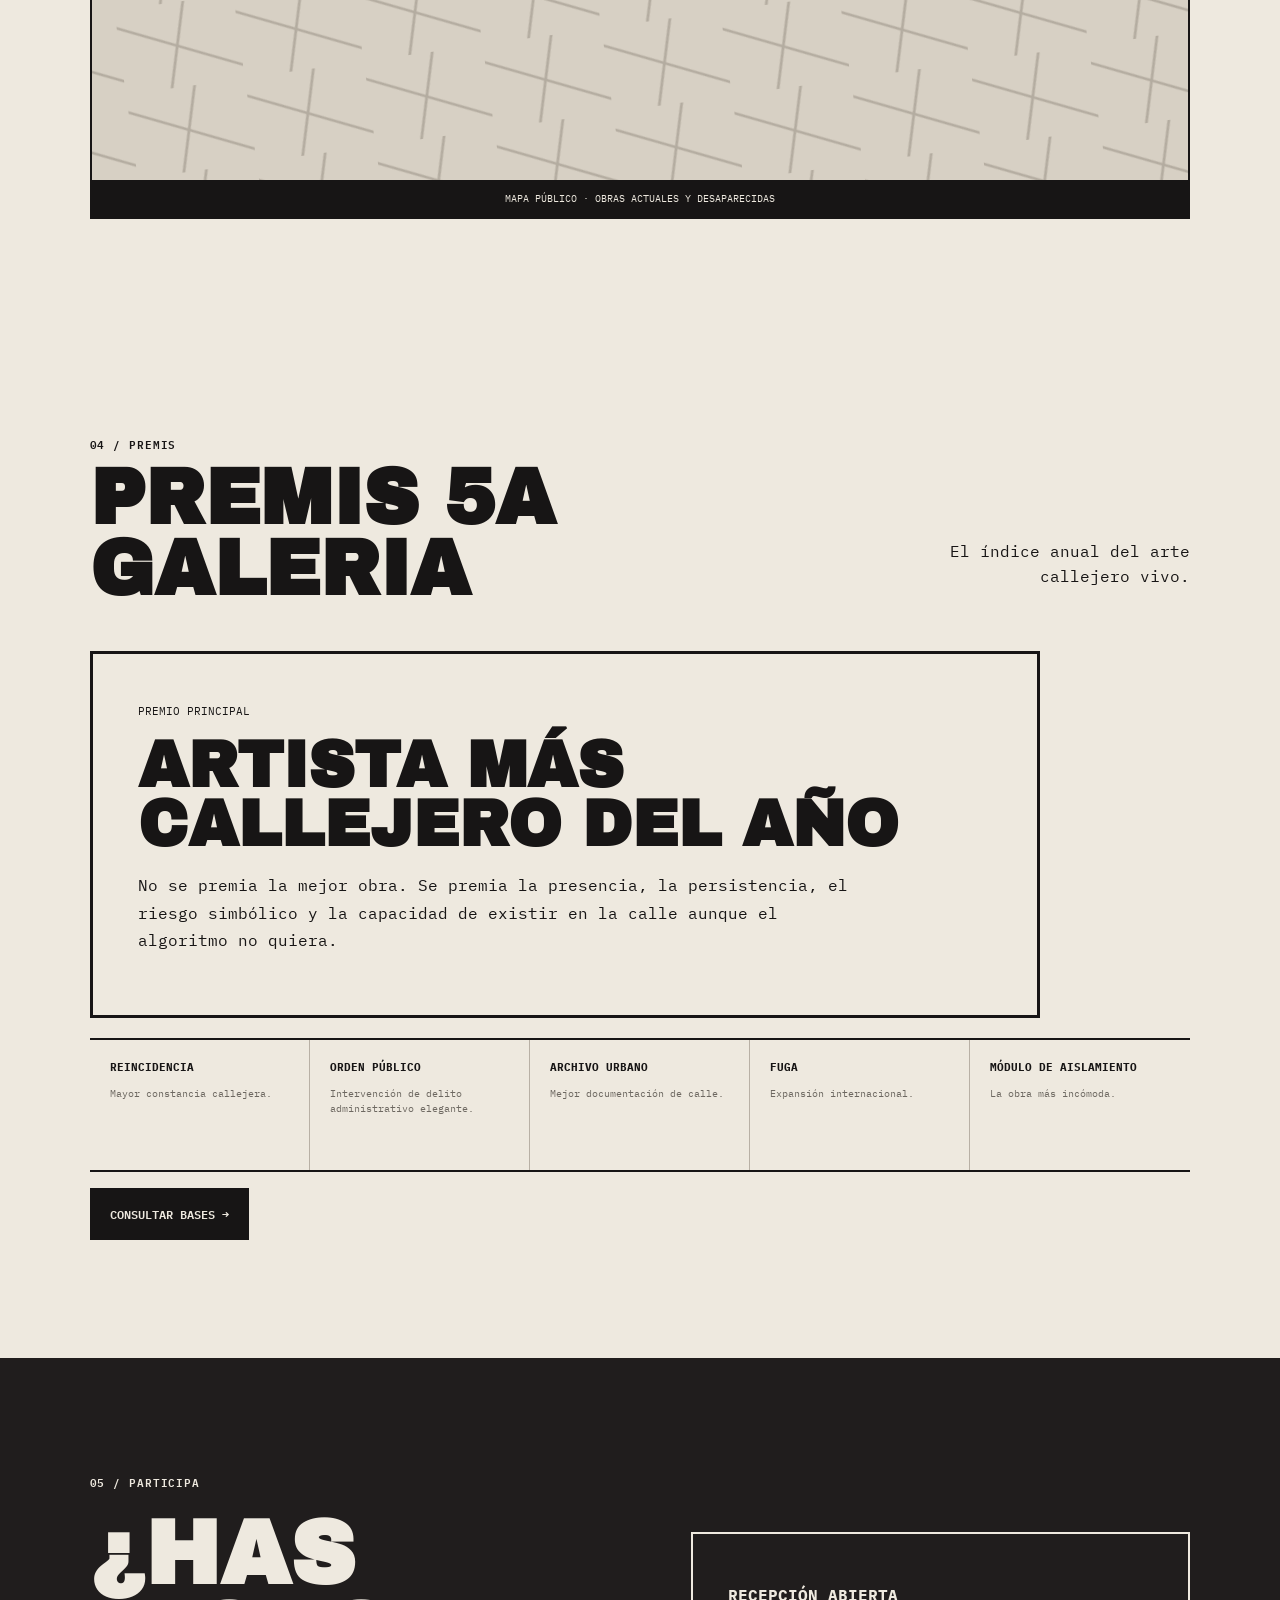
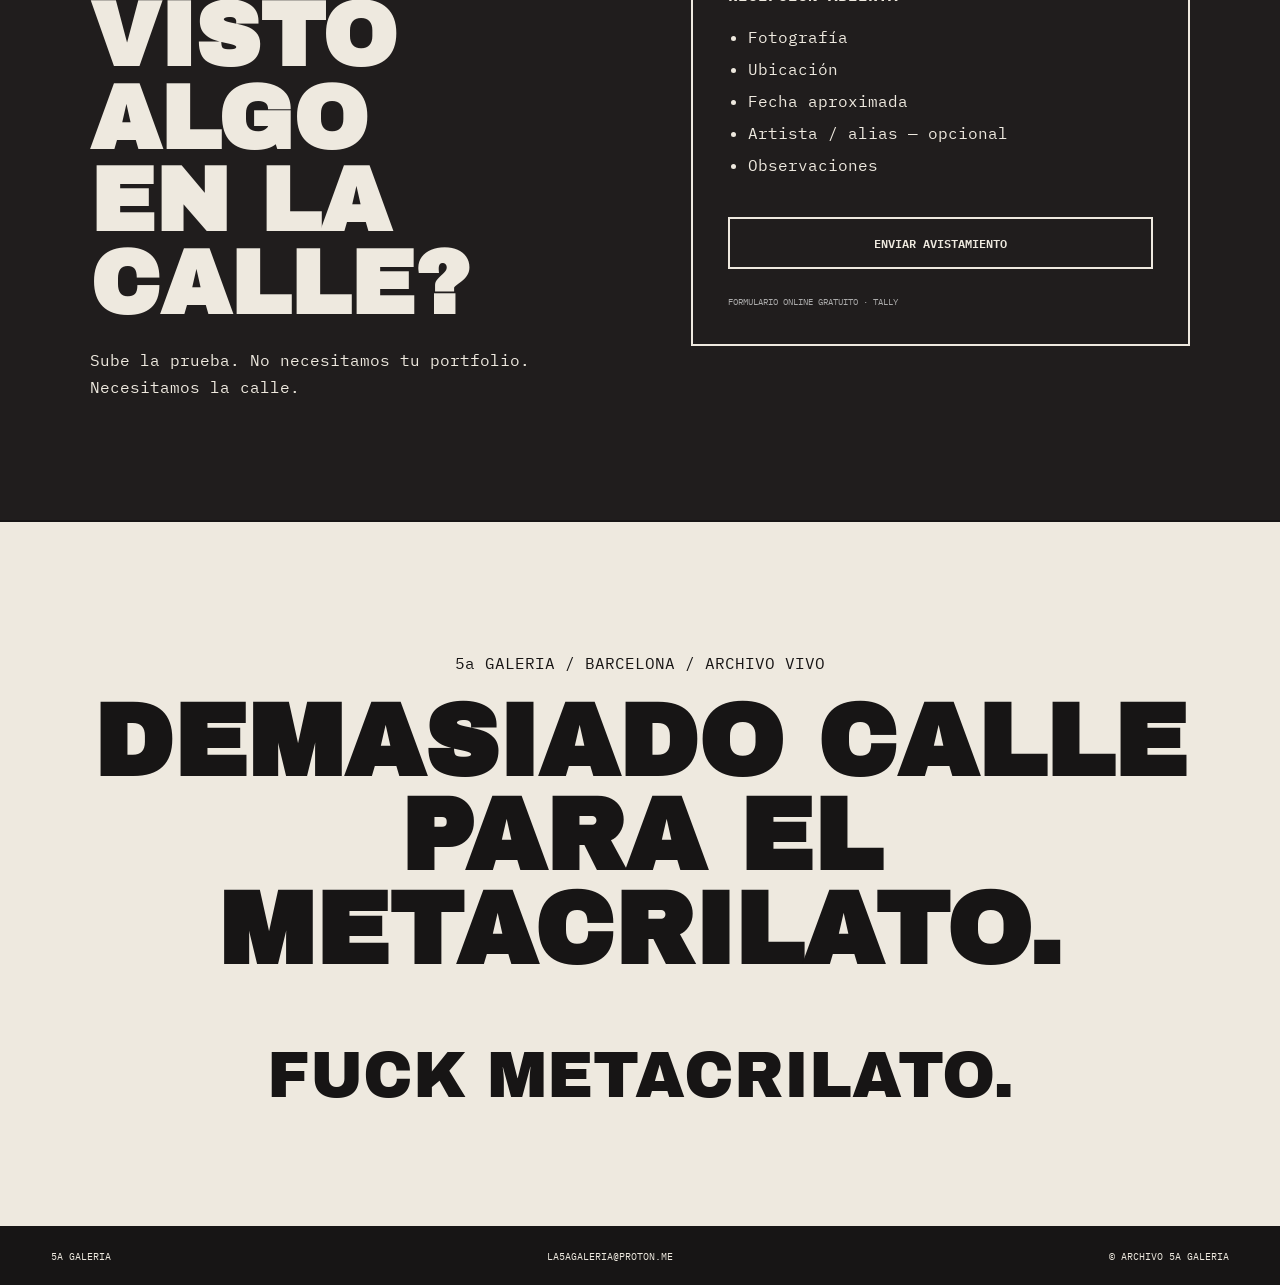
==== commit c17383bc: "feat: reforzar SEO institucional de la 5a Galeria" ====
--- a/index.html
+++ b/index.html
@@ -1,2 +1,2 @@
 <!doctype html>
-<html lang="es"><head><meta charset="utf-8"><meta name="viewport" content="width=device-width, initial-scale=1"><title>5a Galeria — Museo distribuido del arte callejero</title><meta name="description" content="5a Galeria. Archivo, observatorio y museo distribuido del arte callejero. La obra pertenece a la calle. El archivo pertenece a los colaboradores de la 5a Galeria."><link rel="stylesheet" href="styles.css"><link rel="stylesheet" href="header.css?v=5"></head><body><header class="site-header"><div class="site-identity"><a class="brand" href="index.html" aria-label="5a Galeria"><img src="assets/logo-5a.png" alt="5a Galeria"></a><div class="powered-by" aria-label="5a Galeria · Powered by Agents Incívics · LPGTNR_LAB"><img src="assets/banner-5a-galeria-correcta.svg" alt="5a Galeria · Powered by Agents Incívics · LPGTNR_LAB"></div></div><nav><a href="index.html" data-nav="inicio">Inicio</a><a href="https://tally.so/r/kdqeNr" target="_blank" rel="noopener noreferrer" data-nav="avistar">Avistar</a><a href="archivo.html" data-nav="archivo">Archivo</a><a href="mapa.html" data-nav="mapa">Mapa</a><a href="calabozo.html" data-nav="calabozo">Calabozo</a><a href="stratascore.html" data-nav="stratascore">StrataScore™</a><a href="premis.html" data-nav="premis">Premis</a><a href="loreverso.html" data-nav="lab">Pegatinier Lab</a><a href="street-raw.html" data-nav="ondemand">On demand</a><a href="carnet.html" data-nav="carnet">Carnet Incívic</a></nav></header><script>(function(){const p=location.pathname.split('/').pop()||'index.html';const map={'index.html':'inicio','archivo.html':'archivo','calabozo.html':'calabozo','mapa.html':'mapa','stratascore.html':'stratascore','premis.html':'premis','loreverso.html':'lab','street-raw.html':'ondemand','carnet.html':'carnet'};const k=map[p];if(k){const a=document.querySelector('.site-header nav a[data-nav="'+k+'"]');if(a){a.classList.add('active');a.setAttribute('aria-current','page')}}})();</script><main id="inicio"><section class="hero"><div class="hero-copy"><p class="eyebrow">MUSEO DISTRIBUIDO DEL ARTE CALLEJERO · BARCELONA</p><h1>EL ARCHIVO<br>DE LOS<br><em>PELIGROSOS.</em></h1><p class="lead">La Quinta Galería de La Modelo alojaba a los presos considerados más peligrosos. La 5a Galeria documenta otra clase de peligrosidad: la que aparece en la calle, persiste, incomoda y no pide permiso.</p><div class="hero-actions"><a class="button button-dark" href="archivo.html">Entrar al archivo</a><a class="button button-light" href="https://tally.so/r/kdqeNr" target="_blank" rel="noopener noreferrer">Avistar una obra</a></div></div><div class="hero-mark"><img class="methacrylate-art" src="assets/CirculoMOdelo.jpg?v=11" alt="Anti Sticker Sticker Club"></div></section><section class="manifesto ruled"><p class="section-kicker">DECLARACIÓN INSTITUCIONAL / 001</p><h2>La obra pertenece a la calle.<br><span>El archivo pertenece a los colaboradores de la 5a Galeria.</span></h2><div class="manifesto-grid"><p>5a Galeria no organiza exposiciones. Reconoce, documenta y archiva las que ya existen en el espacio público.</p><p>La ciudad es la sala. El muro es el soporte. La desaparición forma parte de la historia.</p></div></section><section class="section"><div class="section-head"><div><p class="section-kicker">01 / ARCHIVO</p><h2>Expedientes callejeros</h2></div><p>La calle desaparece.<br>El archivo queda.</p></div><div class="archive-cta"><p>El archivo público se construye con expedientes revisados. Aquí sólo aparecen registros autorizados para publicación.</p><a class="button button-dark" href="archivo.html">VER ARCHIVO PÚBLICO →</a></div></section><section class="section calabozo-home ruled"><div class="section-head"><div><p class="section-kicker">02 / CALABOZO</p><h2>Calabozo del Metacrilato™</h2></div><p>La reclusión también forma parte del archivo.</p></div><p class="lead">Un espacio curatorial para expedientes que han sido marcados por procesos de domesticación, artwash, institucionalización o metacrilatización. No se borran: se reclasifican.</p><a class="button button-dark" href="calabozo.html">ENTRAR AL CALABOZO →</a></section><section class="section dark-section"><div class="section-head"><div><p class="section-kicker">02 / CERTIFICACIÓN</p><h2>StrataScore™</h2></div><p>Bareback Street Art Certification</p></div><p class="intro-dark">Sistema de clasificación del grado de domesticación del arte callejero. Certificación no reconocida por ninguna autoridad competente.</p><div class="score-list"><div class="score-row a"><span>A</span><div><h3>STREET RAW CERTIFIED</h3><p>Puro muro sin domesticar.</p></div><small>0–3</small></div><div class="score-row b"><span>B</span><div><h3>SEMI-WILD URBAN</h3><p>La calle aún muerde.</p></div><small>4–7</small></div><div class="score-row c"><span>C</span><div><h3>URBAN DISTRICT APPROVED</h3><p>Rebeldía homologada.</p></div><small>8–11</small></div><div class="score-row d"><span>D</span><div><h3>ARTWASH READY™</h3><p>Gentrificación con spray premium.</p></div><small>12–15</small></div><div class="score-row e"><span>E</span><div><h3>METHACRYLATE™</h3><p>La calle ha sido encapsulada: lo callejero queda convertido en objeto, producto o pieza de exhibición. La calle es escenografía.</p></div><small>16–20</small></div></div><div class="warning"><strong>MICROTEXTO LEGAL</strong><p>Este sistema no evalúa calidad estética. Evalúa grado de domesticación.</p></div><p><a class="button button-light" href="stratascore.html">LEER STRATASCORE™ →</a></p></section><section class="section"><div class="section-head"><div><p class="section-kicker">03 / MAPA</p><h2>La ciudad es la galería</h2></div><a class="button button-dark" href="mapa.html">ABRIR MAPA →</a></div><div class="map-placeholder"><div class="map-grid"></div><div class="map-stamp">MAPA 5a<br>GALERIA</div><p>MAPA PÚBLICO · OBRAS ACTUALES Y DESAPARECIDAS</p></div></section><section class="section awards"><div class="section-head"><div><p class="section-kicker">04 / PREMIS</p><h2>Premis 5a Galeria</h2></div><p>El índice anual del arte callejero vivo.</p></div><div class="award-feature"><span>PREMIO PRINCIPAL</span><h3>ARTISTA MÁS CALLEJERO DEL AÑO</h3><p>No se premia la mejor obra. Se premia la presencia, la persistencia, el riesgo simbólico y la capacidad de existir en la calle aunque el algoritmo no quiera.</p></div><div class="award-grid"><div><b>REINCIDENCIA</b><span>Mayor constancia callejera.</span></div><div><b>ORDEN PÚBLICO</b><span>Intervención de delito administrativo elegante.</span></div><div><b>ARCHIVO URBANO</b><span>Mejor documentación de calle.</span></div><div><b>FUGA</b><span>Expansión internacional.</span></div><div><b>MÓDULO DE AISLAMIENTO</b><span>La obra más incómoda.</span></div></div><p><a class="button button-dark" href="premis.html">CONSULTAR BASES →</a></p></section><section class="submit-section"><div><p class="section-kicker">05 / PARTICIPA</p><h2>¿Has visto algo<br>en la calle?</h2><p class="lead">Sube la prueba. No necesitamos tu portfolio. Necesitamos la calle.</p></div><div class="submit-box"><p><strong>RECEPCIÓN ABIERTA</strong></p><ul><li>Fotografía</li><li>Ubicación</li><li>Fecha aproximada</li><li>Artista / alias — opcional</li><li>Observaciones</li></ul><a class="button button-light full" href="https://tally.so/r/kdqeNr" target="_blank" rel="noopener noreferrer">Enviar avistamiento</a><small>FORMULARIO ONLINE GRATUITO · TALLY</small></div></section><section class="closing ruled"><p>5a GALERIA / BARCELONA / ARCHIVO VIVO</p><h2>Demasiado calle<br>para el metacrilato.</h2><p class="fuck">FUCK METACRILATO.</p></section></main><footer><div>5a GALERIA</div><div>La5agaleria@proton.me</div><div>© Archivo 5a Galeria</div></footer></body></html>
+<html lang="es"><head><meta charset="utf-8"><meta name="viewport" content="width=device-width, initial-scale=1"><title>5a Galeria — Museo distribuido del arte callejero</title><meta name="description" content="5a Galeria: archivo distribuido del arte callejero. Avistamientos, expedientes, mapa mundial y sistemas de documentación como StrataScore™."><link rel="canonical" href="https://lepegatinier.github.io/5aGaleria/"><meta property="og:type" content="website"><meta property="og:title" content="5a Galeria — Archivo distribuido del arte callejero"><meta property="og:description" content="La obra pertenece a la calle. El archivo pertenece a los colaboradores de la 5a Galeria."><meta property="og:url" content="https://lepegatinier.github.io/5aGaleria/"><meta property="og:image" content="https://lepegatinier.github.io/5aGaleria/assets/logo-5a.png"><meta name="twitter:card" content="summary_large_image"><script type="application/ld+json">{"@context":"https://schema.org","@type":"Organization","name":"5a Galeria","alternateName":"La Quinta Galeria","url":"https://lepegatinier.github.io/5aGaleria/","logo":"https://lepegatinier.github.io/5aGaleria/assets/logo-5a.png","email":"La5agaleria@proton.me","description":"Archivo, observatorio y museo distribuido del arte callejero.","sameAs":["https://github.com/LePegatinier/5aGaleria"]}</script><link rel="stylesheet" href="styles.css"><link rel="stylesheet" href="header.css?v=5"></head><body><header class="site-header"><div class="site-identity"><a class="brand" href="index.html" aria-label="5a Galeria"><img src="assets/logo-5a.png" alt="5a Galeria"></a><div class="powered-by" aria-label="5a Galeria · Powered by Agents Incívics · LPGTNR_LAB"><img src="assets/banner-5a-galeria-correcta.svg" alt="5a Galeria · Powered by Agents Incívics · LPGTNR_LAB"></div></div><nav><a href="index.html" data-nav="inicio">Inicio</a><a href="https://tally.so/r/kdqeNr" target="_blank" rel="noopener noreferrer" data-nav="avistar">Avistar</a><a href="archivo.html" data-nav="archivo">Archivo</a><a href="mapa.html" data-nav="mapa">Mapa</a><a href="calabozo.html" data-nav="calabozo">Calabozo</a><a href="stratascore.html" data-nav="stratascore">StrataScore™</a><a href="premis.html" data-nav="premis">Premis</a><a href="loreverso.html" data-nav="lab">Pegatinier Lab</a><a href="street-raw.html" data-nav="ondemand">On demand</a><a href="carnet.html" data-nav="carnet">Carnet Incívic</a></nav></header><script>(function(){const p=location.pathname.split('/').pop()||'index.html';const map={'index.html':'inicio','archivo.html':'archivo','calabozo.html':'calabozo','mapa.html':'mapa','stratascore.html':'stratascore','premis.html':'premis','loreverso.html':'lab','street-raw.html':'ondemand','carnet.html':'carnet'};const k=map[p];if(k){const a=document.querySelector('.site-header nav a[data-nav="'+k+'"]');if(a){a.classList.add('active');a.setAttribute('aria-current','page')}}})();</script><main id="inicio"><section class="hero"><div class="hero-copy"><p class="eyebrow">MUSEO DISTRIBUIDO DEL ARTE CALLEJERO · BARCELONA</p><h1>EL ARCHIVO<br>DE LOS<br><em>PELIGROSOS.</em></h1><p class="lead">La Quinta Galería de La Modelo alojaba a los presos considerados más peligrosos. La 5a Galeria documenta otra clase de peligrosidad: la que aparece en la calle, persiste, incomoda y no pide permiso.</p><div class="hero-actions"><a class="button button-dark" href="archivo.html">Entrar al archivo</a><a class="button button-light" href="https://tally.so/r/kdqeNr" target="_blank" rel="noopener noreferrer">Avistar una obra</a></div></div><div class="hero-mark"><img class="methacrylate-art" src="assets/CirculoMOdelo.jpg?v=11" alt="Anti Sticker Sticker Club"></div></section><section class="manifesto ruled"><p class="section-kicker">DECLARACIÓN INSTITUCIONAL / 001</p><h2>La obra pertenece a la calle.<br><span>El archivo pertenece a los colaboradores de la 5a Galeria.</span></h2><div class="manifesto-grid"><p>5a Galeria no organiza exposiciones. Reconoce, documenta y archiva las que ya existen en el espacio público.</p><p>La ciudad es la sala. El muro es el soporte. La desaparición forma parte de la historia.</p></div></section><section class="section"><div class="section-head"><div><p class="section-kicker">01 / ARCHIVO</p><h2>Expedientes callejeros</h2></div><p>La calle desaparece.<br>El archivo queda.</p></div><div class="archive-cta"><p>El archivo público se construye con expedientes revisados. Aquí sólo aparecen registros autorizados para publicación.</p><a class="button button-dark" href="archivo.html">VER ARCHIVO PÚBLICO →</a></div></section><section class="section calabozo-home ruled"><div class="section-head"><div><p class="section-kicker">02 / CALABOZO</p><h2>Calabozo del Metacrilato™</h2></div><p>La reclusión también forma parte del archivo.</p></div><p class="lead">Un espacio curatorial para expedientes que han sido marcados por procesos de domesticación, artwash, institucionalización o metacrilatización. No se borran: se reclasifican.</p><a class="button button-dark" href="calabozo.html">ENTRAR AL CALABOZO →</a></section><section class="section dark-section"><div class="section-head"><div><p class="section-kicker">02 / CERTIFICACIÓN</p><h2>StrataScore™</h2></div><p>Bareback Street Art Certification</p></div><p class="intro-dark">Sistema de clasificación del grado de domesticación del arte callejero. Certificación no reconocida por ninguna autoridad competente.</p><div class="score-list"><div class="score-row a"><span>A</span><div><h3>STREET RAW CERTIFIED</h3><p>Puro muro sin domesticar.</p></div><small>0–3</small></div><div class="score-row b"><span>B</span><div><h3>SEMI-WILD URBAN</h3><p>La calle aún muerde.</p></div><small>4–7</small></div><div class="score-row c"><span>C</span><div><h3>URBAN DISTRICT APPROVED</h3><p>Rebeldía homologada.</p></div><small>8–11</small></div><div class="score-row d"><span>D</span><div><h3>ARTWASH READY™</h3><p>Gentrificación con spray premium.</p></div><small>12–15</small></div><div class="score-row e"><span>E</span><div><h3>METHACRYLATE™</h3><p>La calle ha sido encapsulada: lo callejero queda convertido en objeto, producto o pieza de exhibición. La calle es escenografía.</p></div><small>16–20</small></div></div><div class="warning"><strong>MICROTEXTO LEGAL</strong><p>Este sistema no evalúa calidad estética. Evalúa grado de domesticación.</p></div><p><a class="button button-light" href="stratascore.html">LEER STRATASCORE™ →</a></p></section><section class="section"><div class="section-head"><div><p class="section-kicker">03 / MAPA</p><h2>La ciudad es la galería</h2></div><a class="button button-dark" href="mapa.html">ABRIR MAPA →</a></div><div class="map-placeholder"><div class="map-grid"></div><div class="map-stamp">MAPA 5a<br>GALERIA</div><p>MAPA PÚBLICO · OBRAS ACTUALES Y DESAPARECIDAS</p></div></section><section class="section awards"><div class="section-head"><div><p class="section-kicker">04 / PREMIS</p><h2>Premis 5a Galeria</h2></div><p>El índice anual del arte callejero vivo.</p></div><div class="award-feature"><span>PREMIO PRINCIPAL</span><h3>ARTISTA MÁS CALLEJERO DEL AÑO</h3><p>No se premia la mejor obra. Se premia la presencia, la persistencia, el riesgo simbólico y la capacidad de existir en la calle aunque el algoritmo no quiera.</p></div><div class="award-grid"><div><b>REINCIDENCIA</b><span>Mayor constancia callejera.</span></div><div><b>ORDEN PÚBLICO</b><span>Intervención de delito administrativo elegante.</span></div><div><b>ARCHIVO URBANO</b><span>Mejor documentación de calle.</span></div><div><b>FUGA</b><span>Expansión internacional.</span></div><div><b>MÓDULO DE AISLAMIENTO</b><span>La obra más incómoda.</span></div></div><p><a class="button button-dark" href="premis.html">CONSULTAR BASES →</a></p></section><section class="submit-section"><div><p class="section-kicker">05 / PARTICIPA</p><h2>¿Has visto algo<br>en la calle?</h2><p class="lead">Sube la prueba. No necesitamos tu portfolio. Necesitamos la calle.</p></div><div class="submit-box"><p><strong>RECEPCIÓN ABIERTA</strong></p><ul><li>Fotografía</li><li>Ubicación</li><li>Fecha aproximada</li><li>Artista / alias — opcional</li><li>Observaciones</li></ul><a class="button button-light full" href="https://tally.so/r/kdqeNr" target="_blank" rel="noopener noreferrer">Enviar avistamiento</a><small>FORMULARIO ONLINE GRATUITO · TALLY</small></div></section><section class="closing ruled"><p>5a GALERIA / BARCELONA / ARCHIVO VIVO</p><h2>Demasiado calle<br>para el metacrilato.</h2><p class="fuck">FUCK METACRILATO.</p></section></main><footer><div>5a GALERIA</div><div>La5agaleria@proton.me</div><div>© Archivo 5a Galeria</div></footer></body></html>
--- a/header.css
+++ b/header.css
@@ -1 +1,4 @@
-.site-header{position:sticky;top:0;z-index:1000;background:rgba(238,233,223,.98);border-bottom:2px solid #171515;padding:0;display:block;width:100%;backdrop-filter:blur(4px)}.site-identity{display:block;width:100%;margin:0}.brand{display:none}.powered-by{display:block;width:100%;max-width:1600px;margin:0 auto;min-width:0}.powered-by img{content:url("assets/banner-5a-galeria-correcta.svg");display:block;width:100%;height:auto;max-height:none;object-fit:contain;object-position:center center}.site-header nav{margin:0;padding:12px 4vw;display:flex;gap:20px;align-items:center;justify-content:flex-start;font-size:11px;font-weight:600;text-transform:uppercase;white-space:nowrap;overflow-x:auto;overflow-y:hidden;scrollbar-width:thin;-webkit-overflow-scrolling:touch}.site-header nav a{flex:0 0 auto}.site-header nav a:hover{text-decoration:underline}.site-header nav a.active{background:#171515;color:#eee9df;padding:8px 10px;text-decoration:none}.site-header .nav-submit{background:#171515;color:#eee9df;padding:10px 14px}.site-header nav a.nav-submit.active{padding:10px 14px}@media(max-width:900px){.site-header nav{gap:14px;font-size:10px;padding:10px 4vw;justify-content:flex-start}.powered-by{max-width:100%}.powered-by img{width:100%;height:auto}}@media(max-width:520px){.site-header nav{gap:12px;padding:9px 4vw}.site-header nav a{display:inline-block!important}.site-header nav a.active{padding:7px 8px}.site-header .nav-submit{padding:9px 11px}.site-header nav a.nav-submit.active{padding:9px 11px}}+.site-header{position:sticky;top:0;z-index:1000;background:rgba(238,233,223,.98);border-bottom:2px solid #171515;padding:0;display:block;width:100%;backdrop-filter:blur(4px)}.site-identity{display:block;width:100%;margin:0}.brand{display:none}.powered-by{display:block;width:100%;max-width:1600px;margin:0 auto;min-width:0}.powered-by img{content:url("assets/banner-5a-galeria-correcta.svg");display:block;width:100%;height:auto;max-height:none;object-fit:contain;object-position:center center}.site-header nav{margin:0;padding:12px 4vw;display:flex;gap:20px;align-items:center;justify-content:flex-start;font-size:11px;font-weight:600;text-transform:uppercase;white-space:nowrap;overflow-x:auto;overflow-y:hidden;scrollbar-width:thin;-webkit-overflow-scrolling:touch}.site-header nav a{flex:0 0 auto}.site-header nav a:hover{text-decoration:underline}.site-header nav a.active{background:#171515;color:#eee9df;padding:8px 10px;text-decoration:none}.site-header .nav-submit{background:#171515;color:#eee9df;padding:10px 14px}.site-header nav a.nav-submit.active{padding:10px 14px}@media(max-width:900px){.site-header nav{gap:14px;font-size:10px;padding:10px 4vw;justify-content:flex-start}.powered-by{max-width:100%}.powered-by img{width:100%;height:auto}}@media(max-width:520px){.site-header nav{gap:12px;padding:9px 4vw}.site-header nav a{display:inline-block!important}.site-header nav a.active{padding:7px 8px}.site-header .nav-submit{padding:9px 11px}.site-header nav a.nav-submit.active{padding:9px 11px}}
+/* 5a navigation hierarchy / Freeze 1.0 */
+.site-header nav a[data-nav="archivo"],.site-header nav a[data-nav="premis"],.site-header nav a[data-nav="ondemand"],.site-header nav a[data-nav="carnet"]{border-left:1px solid rgba(23,21,21,.45);padding-left:16px;margin-left:4px}.site-header nav a[data-nav="archivo"]{margin-left:0}
+@media(max-width:520px){.site-header nav a[data-nav="archivo"],.site-header nav a[data-nav="premis"],.site-header nav a[data-nav="ondemand"],.site-header nav a[data-nav="carnet"]{padding-left:12px;margin-left:2px}}
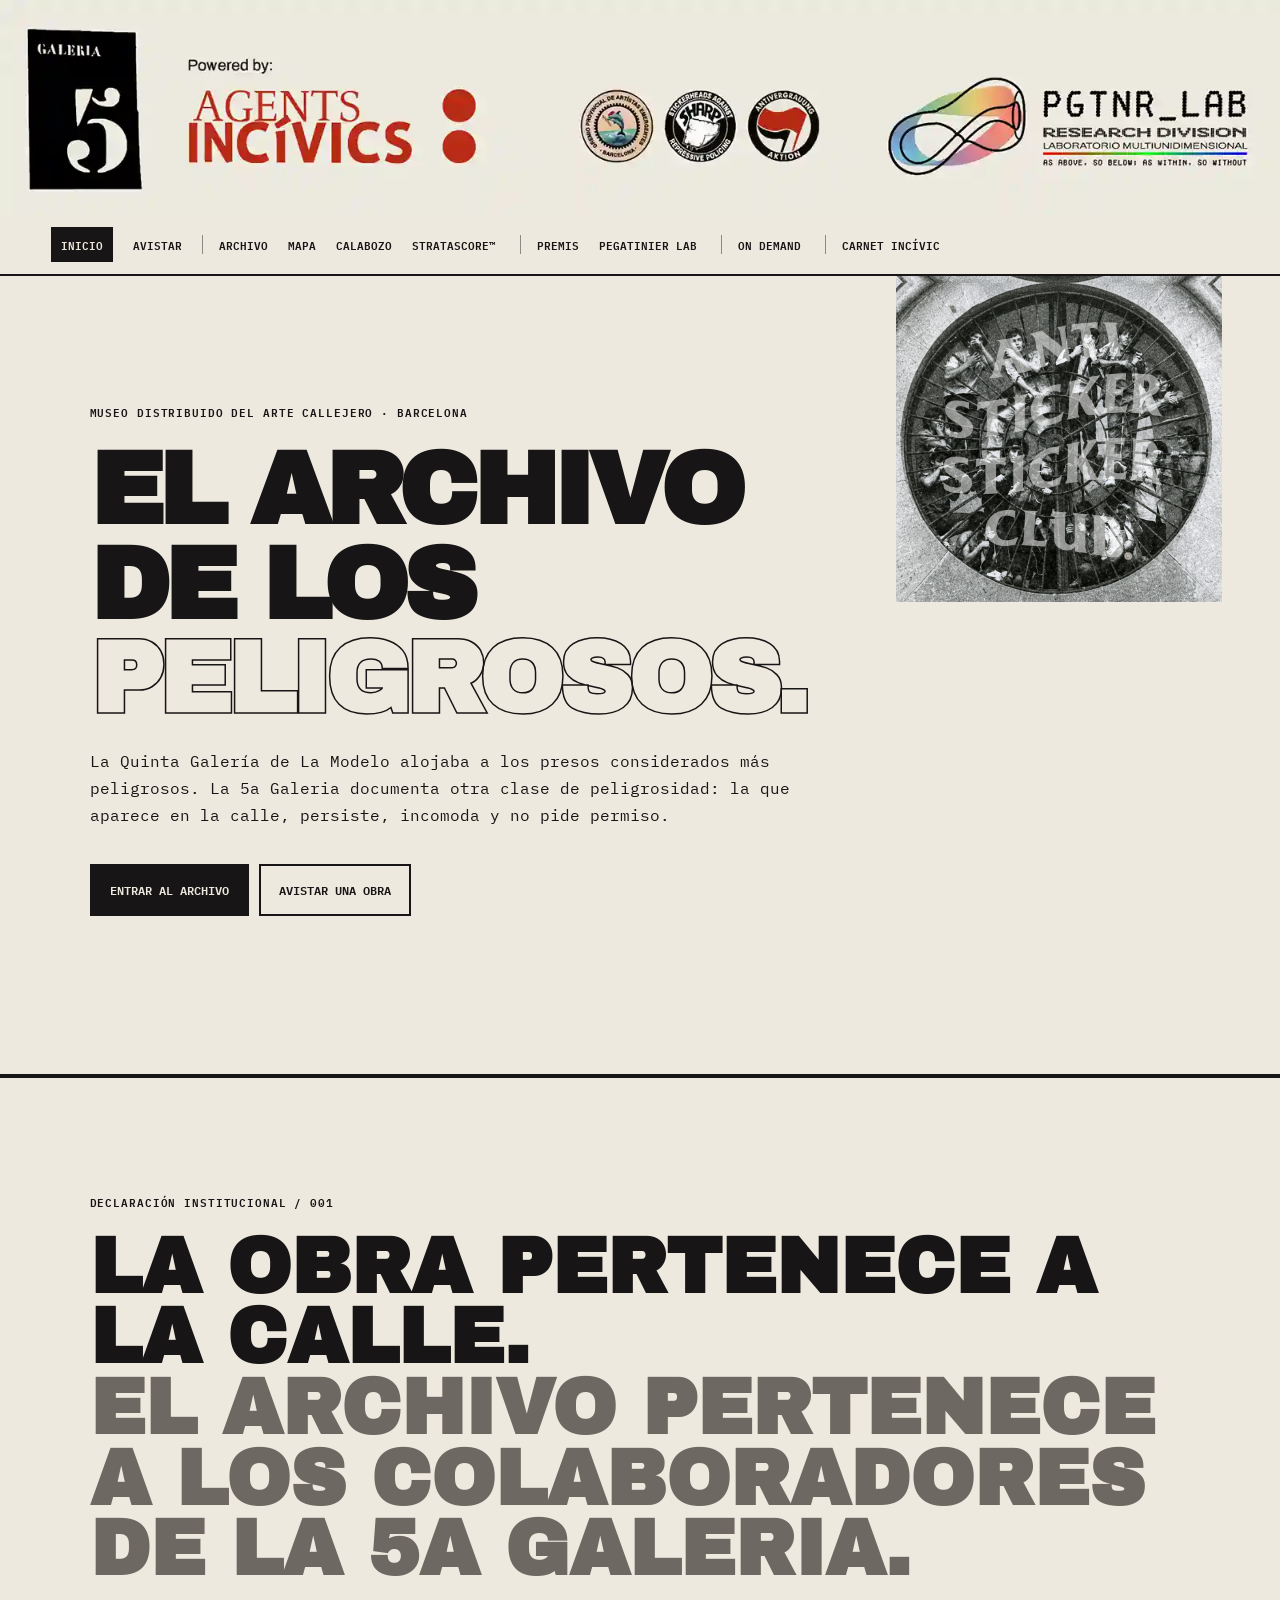
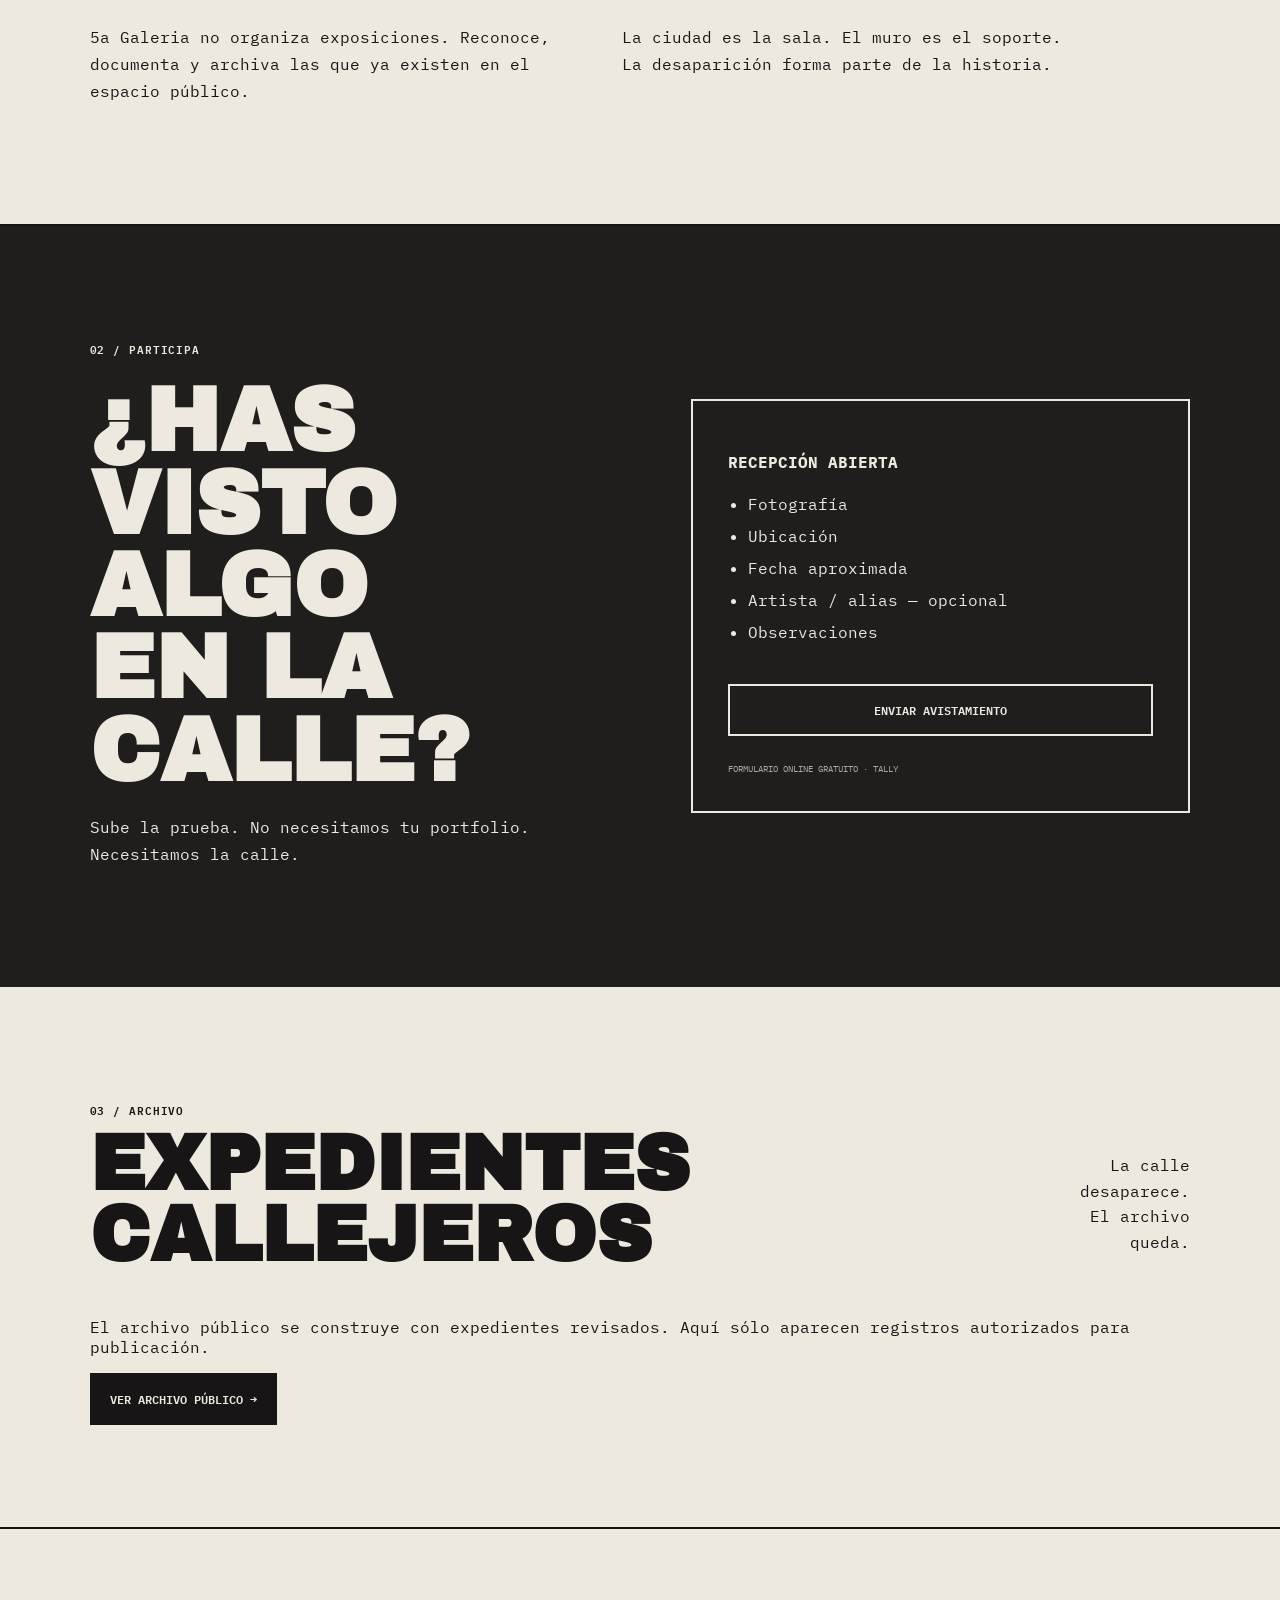
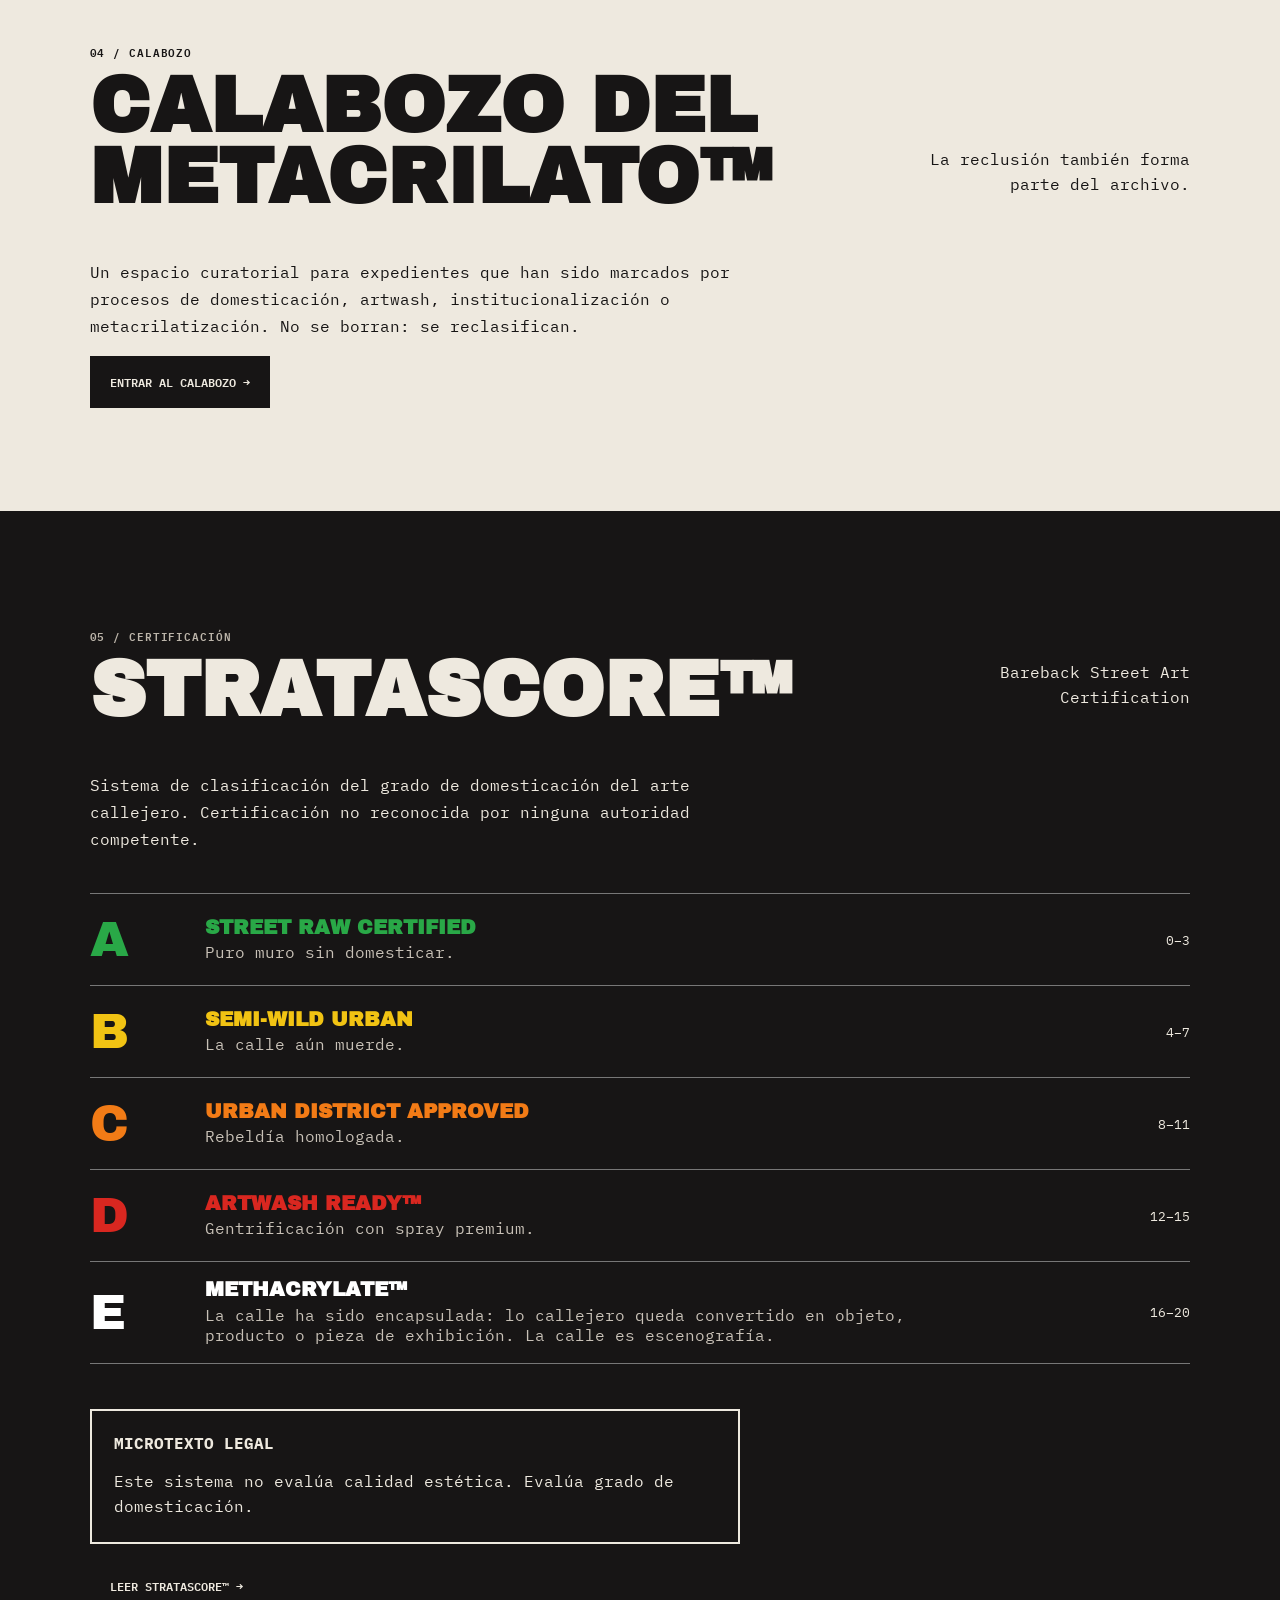
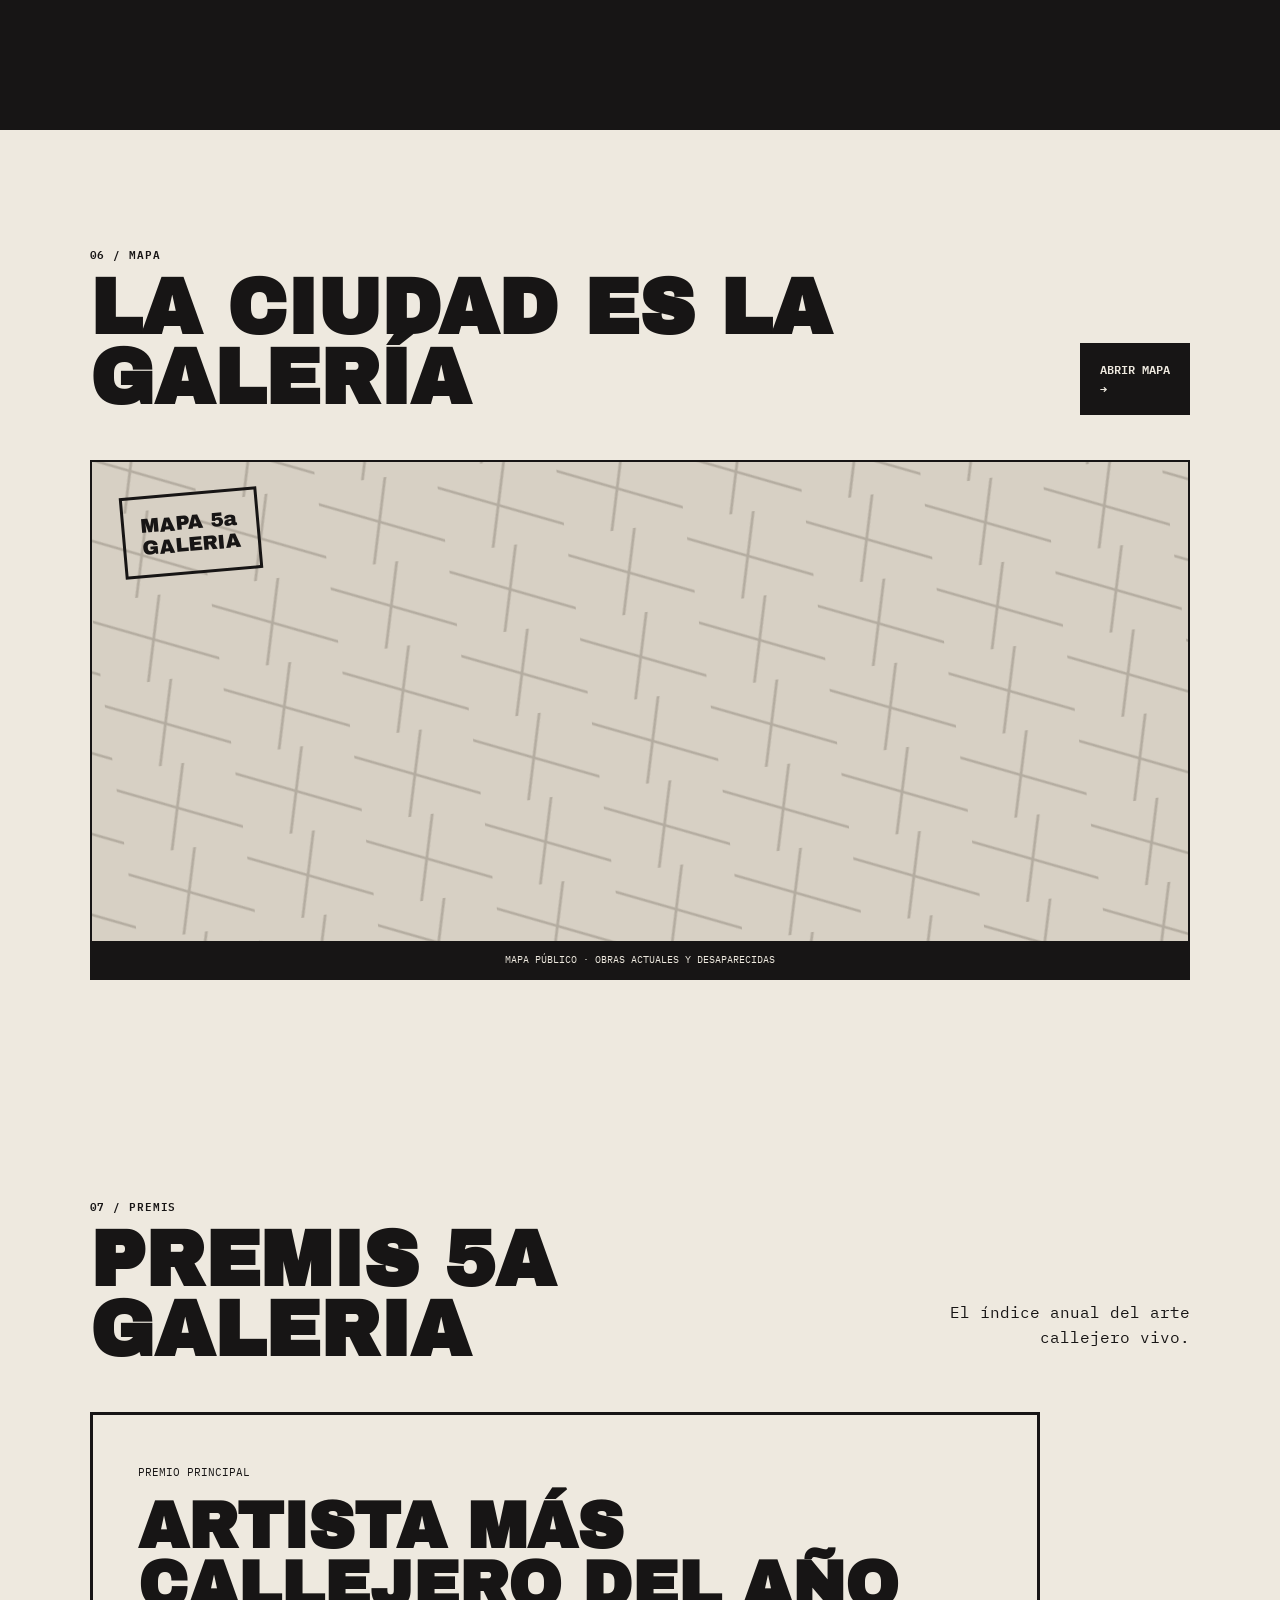
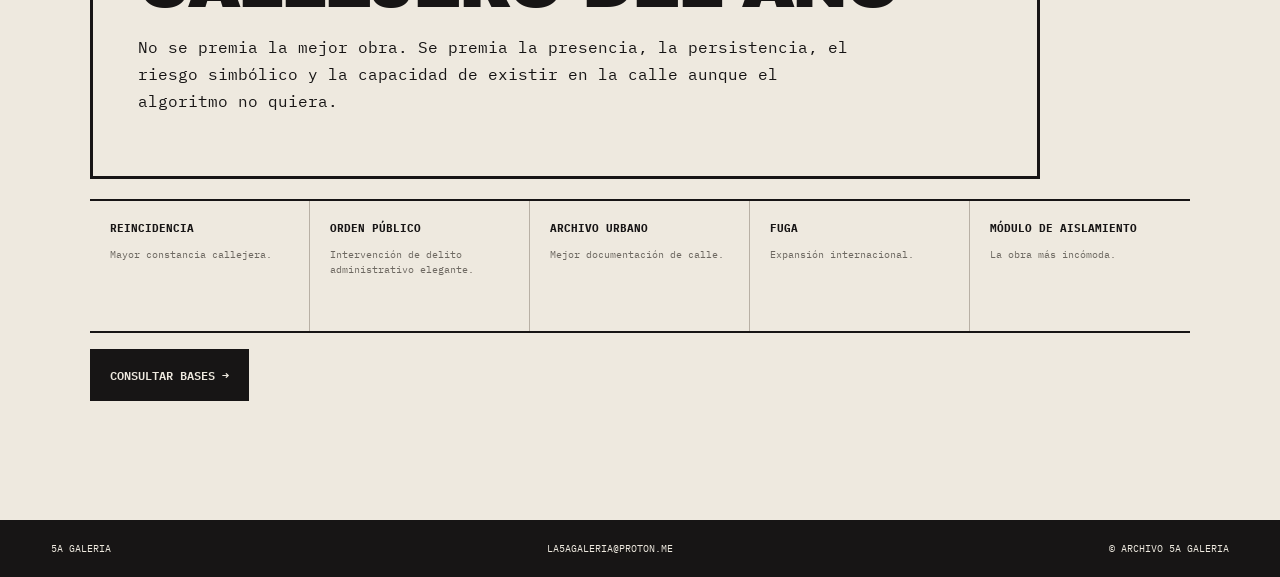
==== commit 454d16e2: "Reordena bloques de inicio: Participa pasa al 02" ====
--- a/index.html
+++ b/index.html
@@ -1,2 +1,2 @@
 <!doctype html>
-<html lang="es"><head><meta charset="utf-8"><meta name="viewport" content="width=device-width, initial-scale=1"><title>5a Galeria — Museo distribuido del arte callejero</title><meta name="description" content="5a Galeria: archivo distribuido del arte callejero. Avistamientos, expedientes, mapa mundial y sistemas de documentación como StrataScore™."><link rel="canonical" href="https://lepegatinier.github.io/5aGaleria/"><meta property="og:type" content="website"><meta property="og:title" content="5a Galeria — Archivo distribuido del arte callejero"><meta property="og:description" content="La obra pertenece a la calle. El archivo pertenece a los colaboradores de la 5a Galeria."><meta property="og:url" content="https://lepegatinier.github.io/5aGaleria/"><meta property="og:image" content="https://lepegatinier.github.io/5aGaleria/assets/logo-5a.png"><meta name="twitter:card" content="summary_large_image"><script type="application/ld+json">{"@context":"https://schema.org","@type":"Organization","name":"5a Galeria","alternateName":"La Quinta Galeria","url":"https://lepegatinier.github.io/5aGaleria/","logo":"https://lepegatinier.github.io/5aGaleria/assets/logo-5a.png","email":"La5agaleria@proton.me","description":"Archivo, observatorio y museo distribuido del arte callejero.","sameAs":["https://github.com/LePegatinier/5aGaleria"]}</script><link rel="stylesheet" href="styles.css"><link rel="stylesheet" href="header.css?v=5"></head><body><header class="site-header"><div class="site-identity"><a class="brand" href="index.html" aria-label="5a Galeria"><img src="assets/logo-5a.png" alt="5a Galeria"></a><div class="powered-by" aria-label="5a Galeria · Powered by Agents Incívics · LPGTNR_LAB"><img src="assets/banner-5a-galeria-correcta.svg" alt="5a Galeria · Powered by Agents Incívics · LPGTNR_LAB"></div></div><nav><a href="index.html" data-nav="inicio">Inicio</a><a href="https://tally.so/r/kdqeNr" target="_blank" rel="noopener noreferrer" data-nav="avistar">Avistar</a><a href="archivo.html" data-nav="archivo">Archivo</a><a href="mapa.html" data-nav="mapa">Mapa</a><a href="calabozo.html" data-nav="calabozo">Calabozo</a><a href="stratascore.html" data-nav="stratascore">StrataScore™</a><a href="premis.html" data-nav="premis">Premis</a><a href="loreverso.html" data-nav="lab">Pegatinier Lab</a><a href="street-raw.html" data-nav="ondemand">On demand</a><a href="carnet.html" data-nav="carnet">Carnet Incívic</a></nav></header><script>(function(){const p=location.pathname.split('/').pop()||'index.html';const map={'index.html':'inicio','archivo.html':'archivo','calabozo.html':'calabozo','mapa.html':'mapa','stratascore.html':'stratascore','premis.html':'premis','loreverso.html':'lab','street-raw.html':'ondemand','carnet.html':'carnet'};const k=map[p];if(k){const a=document.querySelector('.site-header nav a[data-nav="'+k+'"]');if(a){a.classList.add('active');a.setAttribute('aria-current','page')}}})();</script><main id="inicio"><section class="hero"><div class="hero-copy"><p class="eyebrow">MUSEO DISTRIBUIDO DEL ARTE CALLEJERO · BARCELONA</p><h1>EL ARCHIVO<br>DE LOS<br><em>PELIGROSOS.</em></h1><p class="lead">La Quinta Galería de La Modelo alojaba a los presos considerados más peligrosos. La 5a Galeria documenta otra clase de peligrosidad: la que aparece en la calle, persiste, incomoda y no pide permiso.</p><div class="hero-actions"><a class="button button-dark" href="archivo.html">Entrar al archivo</a><a class="button button-light" href="https://tally.so/r/kdqeNr" target="_blank" rel="noopener noreferrer">Avistar una obra</a></div></div><div class="hero-mark"><img class="methacrylate-art" src="assets/CirculoMOdelo.jpg?v=11" alt="Anti Sticker Sticker Club"></div></section><section class="manifesto ruled"><p class="section-kicker">DECLARACIÓN INSTITUCIONAL / 001</p><h2>La obra pertenece a la calle.<br><span>El archivo pertenece a los colaboradores de la 5a Galeria.</span></h2><div class="manifesto-grid"><p>5a Galeria no organiza exposiciones. Reconoce, documenta y archiva las que ya existen en el espacio público.</p><p>La ciudad es la sala. El muro es el soporte. La desaparición forma parte de la historia.</p></div></section><section class="section"><div class="section-head"><div><p class="section-kicker">01 / ARCHIVO</p><h2>Expedientes callejeros</h2></div><p>La calle desaparece.<br>El archivo queda.</p></div><div class="archive-cta"><p>El archivo público se construye con expedientes revisados. Aquí sólo aparecen registros autorizados para publicación.</p><a class="button button-dark" href="archivo.html">VER ARCHIVO PÚBLICO →</a></div></section><section class="section calabozo-home ruled"><div class="section-head"><div><p class="section-kicker">02 / CALABOZO</p><h2>Calabozo del Metacrilato™</h2></div><p>La reclusión también forma parte del archivo.</p></div><p class="lead">Un espacio curatorial para expedientes que han sido marcados por procesos de domesticación, artwash, institucionalización o metacrilatización. No se borran: se reclasifican.</p><a class="button button-dark" href="calabozo.html">ENTRAR AL CALABOZO →</a></section><section class="section dark-section"><div class="section-head"><div><p class="section-kicker">02 / CERTIFICACIÓN</p><h2>StrataScore™</h2></div><p>Bareback Street Art Certification</p></div><p class="intro-dark">Sistema de clasificación del grado de domesticación del arte callejero. Certificación no reconocida por ninguna autoridad competente.</p><div class="score-list"><div class="score-row a"><span>A</span><div><h3>STREET RAW CERTIFIED</h3><p>Puro muro sin domesticar.</p></div><small>0–3</small></div><div class="score-row b"><span>B</span><div><h3>SEMI-WILD URBAN</h3><p>La calle aún muerde.</p></div><small>4–7</small></div><div class="score-row c"><span>C</span><div><h3>URBAN DISTRICT APPROVED</h3><p>Rebeldía homologada.</p></div><small>8–11</small></div><div class="score-row d"><span>D</span><div><h3>ARTWASH READY™</h3><p>Gentrificación con spray premium.</p></div><small>12–15</small></div><div class="score-row e"><span>E</span><div><h3>METHACRYLATE™</h3><p>La calle ha sido encapsulada: lo callejero queda convertido en objeto, producto o pieza de exhibición. La calle es escenografía.</p></div><small>16–20</small></div></div><div class="warning"><strong>MICROTEXTO LEGAL</strong><p>Este sistema no evalúa calidad estética. Evalúa grado de domesticación.</p></div><p><a class="button button-light" href="stratascore.html">LEER STRATASCORE™ →</a></p></section><section class="section"><div class="section-head"><div><p class="section-kicker">03 / MAPA</p><h2>La ciudad es la galería</h2></div><a class="button button-dark" href="mapa.html">ABRIR MAPA →</a></div><div class="map-placeholder"><div class="map-grid"></div><div class="map-stamp">MAPA 5a<br>GALERIA</div><p>MAPA PÚBLICO · OBRAS ACTUALES Y DESAPARECIDAS</p></div></section><section class="section awards"><div class="section-head"><div><p class="section-kicker">04 / PREMIS</p><h2>Premis 5a Galeria</h2></div><p>El índice anual del arte callejero vivo.</p></div><div class="award-feature"><span>PREMIO PRINCIPAL</span><h3>ARTISTA MÁS CALLEJERO DEL AÑO</h3><p>No se premia la mejor obra. Se premia la presencia, la persistencia, el riesgo simbólico y la capacidad de existir en la calle aunque el algoritmo no quiera.</p></div><div class="award-grid"><div><b>REINCIDENCIA</b><span>Mayor constancia callejera.</span></div><div><b>ORDEN PÚBLICO</b><span>Intervención de delito administrativo elegante.</span></div><div><b>ARCHIVO URBANO</b><span>Mejor documentación de calle.</span></div><div><b>FUGA</b><span>Expansión internacional.</span></div><div><b>MÓDULO DE AISLAMIENTO</b><span>La obra más incómoda.</span></div></div><p><a class="button button-dark" href="premis.html">CONSULTAR BASES →</a></p></section><section class="submit-section"><div><p class="section-kicker">05 / PARTICIPA</p><h2>¿Has visto algo<br>en la calle?</h2><p class="lead">Sube la prueba. No necesitamos tu portfolio. Necesitamos la calle.</p></div><div class="submit-box"><p><strong>RECEPCIÓN ABIERTA</strong></p><ul><li>Fotografía</li><li>Ubicación</li><li>Fecha aproximada</li><li>Artista / alias — opcional</li><li>Observaciones</li></ul><a class="button button-light full" href="https://tally.so/r/kdqeNr" target="_blank" rel="noopener noreferrer">Enviar avistamiento</a><small>FORMULARIO ONLINE GRATUITO · TALLY</small></div></section><section class="closing ruled"><p>5a GALERIA / BARCELONA / ARCHIVO VIVO</p><h2>Demasiado calle<br>para el metacrilato.</h2><p class="fuck">FUCK METACRILATO.</p></section></main><footer><div>5a GALERIA</div><div>La5agaleria@proton.me</div><div>© Archivo 5a Galeria</div></footer></body></html>
+<html lang="es"><head><meta charset="utf-8"><meta name="viewport" content="width=device-width, initial-scale=1"><title>5a Galeria — Museo distribuido del arte callejero</title><meta name="description" content="5a Galeria: archivo distribuido del arte callejero. Avistamientos, expedientes, mapa mundial y sistemas de documentación como StrataScore™."><link rel="canonical" href="https://lepegatinier.github.io/5aGaleria/"><meta property="og:type" content="website"><meta property="og:title" content="5a Galeria — Archivo distribuido del arte callejero"><meta property="og:description" content="La obra pertenece a la calle. El archivo pertenece a los colaboradores de la 5a Galeria."><meta property="og:url" content="https://lepegatinier.github.io/5aGaleria/"><meta property="og:image" content="https://lepegatinier.github.io/5aGaleria/assets/logo-5a.png"><meta name="twitter:card" content="summary_large_image"><script type="application/ld+json">{"@context":"https://schema.org","@type":"Organization","name":"5a Galeria","alternateName":"La Quinta Galeria","url":"https://lepegatinier.github.io/5aGaleria/","logo":"https://lepegatinier.github.io/5aGaleria/assets/logo-5a.png","email":"La5agaleria@proton.me","description":"Archivo, observatorio y museo distribuido del arte callejero.","sameAs":["https://github.com/LePegatinier/5aGaleria"]}</script><link rel="stylesheet" href="styles.css"><link rel="stylesheet" href="header.css?v=6"></head><body><header class="site-header"><div class="site-identity"><a class="brand" href="index.html" aria-label="5a Galeria"><img src="assets/logo-5a.png" alt="5a Galeria"></a><div class="powered-by" aria-label="5a Galeria · Powered by Agents Incívics · LPGTNR_LAB"><img src="assets/banner-5a-galeria-correcta.svg" alt="5a Galeria · Powered by Agents Incívics · LPGTNR_LAB"></div></div><nav><a href="index.html" data-nav="inicio">Inicio</a><a href="https://tally.so/r/kdqeNr" target="_blank" rel="noopener noreferrer" data-nav="avistar">Avistar</a><a href="archivo.html" data-nav="archivo">Archivo</a><a href="mapa.html" data-nav="mapa">Mapa</a><a href="calabozo.html" data-nav="calabozo">Calabozo</a><a href="stratascore.html" data-nav="stratascore">StrataScore™</a><a href="premis.html" data-nav="premis">Premis</a><a href="loreverso.html" data-nav="lab">Pegatinier Lab</a><a href="street-raw.html" data-nav="ondemand">On demand</a><a href="carnet.html" data-nav="carnet">Carnet Incívic</a></nav></header><script>(function(){const p=location.pathname.split('/').pop()||'index.html';const map={'index.html':'inicio','archivo.html':'archivo','calabozo.html':'calabozo','mapa.html':'mapa','stratascore.html':'stratascore','premis.html':'premis','loreverso.html':'lab','street-raw.html':'ondemand','carnet.html':'carnet'};const k=map[p];if(k){const a=document.querySelector('.site-header nav a[data-nav="'+k+'"]');if(a){a.classList.add('active');a.setAttribute('aria-current','page')}}})();</script><main id="inicio"><section class="hero"><div class="hero-copy"><p class="eyebrow">MUSEO DISTRIBUIDO DEL ARTE CALLEJERO · BARCELONA</p><h1>EL ARCHIVO<br>DE LOS<br><em>PELIGROSOS.</em></h1><p class="lead">La Quinta Galería de La Modelo alojaba a los presos considerados más peligrosos. La 5a Galeria documenta otra clase de peligrosidad: la que aparece en la calle, persiste, incomoda y no pide permiso.</p><div class="hero-actions"><a class="button button-dark" href="archivo.html">Entrar al archivo</a><a class="button button-light" href="https://tally.so/r/kdqeNr" target="_blank" rel="noopener noreferrer">Avistar una obra</a></div></div><div class="hero-mark"><img class="methacrylate-art" src="assets/CirculoMOdelo.jpg?v=11" alt="Anti Sticker Sticker Club"></div></section><section class="manifesto ruled"><p class="section-kicker">DECLARACIÓN INSTITUCIONAL / 001</p><h2>La obra pertenece a la calle.<br><span>El archivo pertenece a los colaboradores de la 5a Galeria.</span></h2><div class="manifesto-grid"><p>5a Galeria no organiza exposiciones. Reconoce, documenta y archiva las que ya existen en el espacio público.</p><p>La ciudad es la sala. El muro es el soporte. La desaparición forma parte de la historia.</p></div></section><section class="submit-section"><div><p class="section-kicker">02 / PARTICIPA</p><h2>¿Has visto algo<br>en la calle?</h2><p class="lead">Sube la prueba. No necesitamos tu portfolio. Necesitamos la calle.</p></div><div class="submit-box"><p><strong>RECEPCIÓN ABIERTA</strong></p><ul><li>Fotografía</li><li>Ubicación</li><li>Fecha aproximada</li><li>Artista / alias — opcional</li><li>Observaciones</li></ul><a class="button button-light full" href="https://tally.so/r/kdqeNr" target="_blank" rel="noopener noreferrer">Enviar avistamiento</a><small>FORMULARIO ONLINE GRATUITO · TALLY</small></div></section><section class="section"><div class="section-head"><div><p class="section-kicker">03 / ARCHIVO</p><h2>Expedientes callejeros</h2></div><p>La calle desaparece.<br>El archivo queda.</p></div><div class="archive-cta"><p>El archivo público se construye con expedientes revisados. Aquí sólo aparecen registros autorizados para publicación.</p><a class="button button-dark" href="archivo.html">VER ARCHIVO PÚBLICO →</a></div></section><section class="section calabozo-home ruled"><div class="section-head"><div><p class="section-kicker">04 / CALABOZO</p><h2>Calabozo del Metacrilato™</h2></div><p>La reclusión también forma parte del archivo.</p></div><p class="lead">Un espacio curatorial para expedientes que han sido marcados por procesos de domesticación, artwash, institucionalización o metacrilatización. No se borran: se reclasifican.</p><a class="button button-dark" href="calabozo.html">ENTRAR AL CALABOZO →</a></section><section class="section dark-section"><div class="section-head"><div><p class="section-kicker">05 / CERTIFICACIÓN</p><h2>StrataScore™</h2></div><p>Bareback Street Art Certification</p></div><p class="intro-dark">Sistema de clasificación del grado de domesticación del arte callejero. Certificación no reconocida por ninguna autoridad competente.</p><div class="score-list"><div class="score-row a"><span>A</span><div><h3>STREET RAW CERTIFIED</h3><p>Puro muro sin domesticar.</p></div><small>0–3</small></div><div class="score-row b"><span>B</span><div><h3>SEMI-WILD URBAN</h3><p>La calle aún muerde.</p></div><small>4–7</small></div><div class="score-row c"><span>C</span><div><h3>URBAN DISTRICT APPROVED</h3><p>Rebeldía homologada.</p></div><small>8–11</small></div><div class="score-row d"><span>D</span><div><h3>ARTWASH READY™</h3><p>Gentrificación con spray premium.</p></div><small>12–15</small></div><div class="score-row e"><span>E</span><div><h3>METHACRYLATE™</h3><p>La calle ha sido encapsulada: lo callejero queda convertido en objeto, producto o pieza de exhibición. La calle es escenografía.</p></div><small>16–20</small></div></div><div class="warning"><strong>MICROTEXTO LEGAL</strong><p>Este sistema no evalúa calidad estética. Evalúa grado de domesticación.</p></div><p><a class="button button-light" href="stratascore.html">LEER STRATASCORE™ →</a></p></section><section class="section"><div class="section-head"><div><p class="section-kicker">06 / MAPA</p><h2>La ciudad es la galería</h2></div><a class="button button-dark" href="mapa.html">ABRIR MAPA →</a></div><div class="map-placeholder"><div class="map-grid"></div><div class="map-stamp">MAPA 5a<br>GALERIA</div><p>MAPA PÚBLICO · OBRAS ACTUALES Y DESAPARECIDAS</p></div></section><section class="section awards"><div class="section-head"><div><p class="section-kicker">07 / PREMIS</p><h2>Premis 5a Galeria</h2></div><p>El índice anual del arte callejero vivo.</p></div><div class="award-feature"><span>PREMIO PRINCIPAL</span><h3>ARTISTA MÁS CALLEJERO DEL AÑO</h3><p>No se premia la mejor obra. Se premia la presencia, la persistencia, el riesgo simbólico y la capacidad de existir en la calle aunque el algoritmo no quiera.</p></div><div class="award-grid"><div><b>REINCIDENCIA</b><span>Mayor constancia callejera.</span></div><div><b>ORDEN PÚBLICO</b><span>Intervención de delito administrativo elegante.</span></div><div><b>ARCHIVO URBANO</b><span>Mejor documentación de calle.</span></div><div><b>FUGA</b><span>Expansión internacional.</span></div><div><b>MÓDULO DE AISLAMIENTO</b><span>La obra más incómoda.</span></div></div><p><a class="button button-dark" href="premis.html">CONSULTAR BASES →</a></p></section></main><footer><div>5a GALERIA</div><div>La5agaleria@proton.me</div><div>© Archivo 5a Galeria</div></footer></body></html>
--- a/styles.css
+++ b/styles.css
@@ -1,7 +1,7 @@
 @import url('https://fonts.googleapis.com/css2?family=Archivo+Black&family=IBM+Plex+Mono:wght@400;500;600&display=swap');
 :root{--paper:#eee9df;--ink:#171515;--muted:#6d6861;--line:#b8b0a5;--green:#29a847;--yellow:#f1c313;--orange:#f27b16;--red:#d92720}*{box-sizing:border-box}html{scroll-behavior:smooth}body{margin:0;background:var(--paper);color:var(--ink);font-family:'IBM Plex Mono',monospace}a{color:inherit;text-decoration:none}.site-header{position:sticky;top:0;z-index:20;background:rgba(238,233,223,.96);border-bottom:2px solid var(--ink);display:flex;align-items:center;justify-content:space-between;padding:10px 4vw}.brand img{width:78px;height:78px;object-fit:contain;mix-blend-mode:multiply}nav{display:flex;gap:24px;align-items:center;font-size:12px;font-weight:600;text-transform:uppercase}nav a:hover{text-decoration:underline}.nav-submit{background:var(--ink);color:var(--paper);padding:10px 14px}.hero{min-height:calc(100vh - 100px);display:grid;grid-template-columns:1.15fr .85fr;border-bottom:2px solid var(--ink)}.hero-copy{padding:9vw 7vw 7vw}.eyebrow,.section-kicker{font-size:11px;font-weight:600;letter-spacing:.08em}.hero h1,h2,h3{font-family:'Archivo Black',sans-serif;text-transform:uppercase;line-height:.92;margin:22px 0}.hero h1{font-size:clamp(56px,8vw,130px);letter-spacing:-.05em}.hero h1 em{font-style:normal;-webkit-text-stroke:1.5px var(--ink);color:transparent}.lead{font-size:16px;line-height:1.7;max-width:700px}.hero-actions{display:flex;gap:10px;margin-top:34px;flex-wrap:wrap}.button{display:inline-block;border:2px solid var(--ink);padding:14px 18px;text-transform:uppercase;font-size:12px;font-weight:600}.button-dark{background:var(--ink);color:var(--paper)}.button-light{background:transparent}.hero-mark{border-left:2px solid var(--ink);display:flex;flex-direction:column;justify-content:center;align-items:center;background:#201d1d;color:#f2eee6;position:relative;overflow:hidden}.hero-mark:before{content:"";position:absolute;inset:10%;border:1px solid rgba(255,255,255,.18);transform:rotate(-2deg)}.hero-mark p{font-family:'Archivo Black';font-size:clamp(32px,5vw,70px);line-height:.9;z-index:1}.stamp{position:absolute;top:7%;right:8%;border:2px solid #f2eee6;padding:12px;font-size:10px;transform:rotate(4deg);z-index:2}.ruled{border-bottom:2px solid var(--ink);border-top:2px solid var(--ink)}.manifesto{padding:8vw 7vw}.manifesto h2{font-size:clamp(38px,6vw,88px);max-width:1100px}.manifesto h2 span{color:var(--muted)}.manifesto-grid{display:grid;grid-template-columns:1fr 1fr;gap:5vw;max-width:1000px}.manifesto-grid p{line-height:1.7}.section{padding:8vw 7vw}.premis-hero{min-height:calc(100vh - 100px)}.premis-first{padding-top:3vw}.section-head{display:flex;justify-content:space-between;gap:30px;align-items:end;margin-bottom:45px}.section h2{font-size:clamp(40px,6vw,82px);margin:10px 0 0}.section-head>p{max-width:320px;line-height:1.6;text-align:right}.archive-title{font-family:'Archivo Black',sans-serif;text-transform:uppercase;font-size:clamp(48px,8vw,110px);line-height:.9;margin:22px 0}.archive-tools{border:2px solid var(--ink);margin:45px 0 20px;background:#f5f1e9}.archive-search{display:block;padding:18px;border-bottom:2px solid var(--ink);font-size:10px;font-weight:600}.archive-search input{display:block;width:100%;margin-top:10px;border:0;border-bottom:2px solid var(--ink);background:transparent;padding:12px 0;font:600 clamp(18px,3vw,32px) 'IBM Plex Mono',monospace;outline:none}.archive-filters{display:grid;grid-template-columns:repeat(3,1fr)}.archive-filters label{font-size:9px;font-weight:600;padding:14px;border-right:1px solid var(--line);border-bottom:1px solid var(--line)}.archive-filters select{display:block;width:100%;margin-top:8px;padding:9px;border:1px solid var(--ink);background:var(--paper);font:11px 'IBM Plex Mono',monospace}.archive-sort-note{display:block;margin-top:7px;font-size:8px;font-weight:400;color:var(--muted);line-height:1.4}.archive-tool-foot{display:flex;justify-content:space-between;align-items:center;padding:14px;font-size:10px}.archive-tool-foot button{border:2px solid var(--ink);background:transparent;padding:9px 12px;font:600 10px 'IBM Plex Mono',monospace;cursor:pointer}.archive-tool-foot button:hover{background:var(--ink);color:var(--paper)}.file-grid{display:grid;grid-template-columns:repeat(3,1fr);gap:20px}.file-card{border:2px solid var(--ink);background:#f5f1e9}.file-card img{width:100%;aspect-ratio:1;object-fit:cover;display:block;border-bottom:2px solid var(--ink)}.fake-photo{aspect-ratio:1/1;display:flex;align-items:center;justify-content:center;background:#282525;color:#e9e3d8;font-family:'Archivo Black';font-size:24px;text-align:center;position:relative;overflow:hidden}.fake-photo:after{content:"";position:absolute;inset:10px;border:1px dashed #eee9df;opacity:.5}.photo-a{background:linear-gradient(135deg,#242020 0 45%,#57514a 45% 48%,#191717 48%)}.photo-b{background:linear-gradient(160deg,#d9d2c7 0 30%,#35302d 30% 65%,#171515 65%)}.photo-c{background:linear-gradient(25deg,#1d1a1a 0 25%,#84796b 25% 28%,#292424 28% 72%,#c5b8a5 72%)}.file-meta{padding:16px}.file-meta span{font-size:9px}.file-meta strong{display:block;margin:9px 0}.file-meta p{font-size:11px;color:var(--muted);margin:5px 0}.file-meta b{font-size:11px}.file-tags{display:flex;gap:6px;flex-wrap:wrap;margin-top:12px}.file-tags small{border:1px solid var(--ink);padding:5px 7px;font-size:8px;text-transform:uppercase}.advisory-section{border-style:solid}.advisory-section h2{margin-bottom:18px}.advisory-section .file-tags{margin-top:18px}.archive-empty{grid-column:1/-1;border:2px dashed var(--ink);padding:50px;text-align:center}.archive-empty h1{font-family:'Archivo Black';font-size:clamp(30px,6vw,72px);line-height:.92}.archive-empty strong{font-family:'Archivo Black';font-size:clamp(24px,4vw,48px)}.score-a{color:var(--green)}.score-b{color:#a77c00}.score-c{color:#c75a00}.archive-note{font-size:11px;color:var(--muted);margin:24px 0}.record-header{display:flex;justify-content:space-between;gap:30px;align-items:start;border-bottom:2px solid var(--ink);padding-bottom:30px}.record-header h1{font-family:'Archivo Black';font-size:clamp(48px,8vw,110px);line-height:.88;text-transform:uppercase;margin:20px 0 0;max-width:1000px}.record-stamp{border:3px solid var(--ink);padding:14px;font:12px 'IBM Plex Mono',monospace;white-space:nowrap;transform:rotate(3deg)}.record-image-wrap{border:2px solid var(--ink);background:#171515;padding:10px;margin-top:35px}.record-image{display:block;width:100%;max-height:760px;object-fit:contain}.record-grid{display:grid;grid-template-columns:repeat(4,1fr);border-left:1px solid var(--line);border-top:1px solid var(--line);margin-top:35px}.record-field{min-height:125px;padding:18px;border-right:1px solid var(--line);border-bottom:1px solid var(--line);background:#f5f1e9}.record-field span{display:block;font-size:9px;text-transform:uppercase;color:var(--muted);margin-bottom:12px}.record-field strong{display:block;font-size:13px;line-height:1.45}.field-link{display:inline-block;margin-top:12px;font-size:9px;text-decoration:underline}.record-section{border-top:2px solid var(--ink);margin-top:55px;padding-top:30px;max-width:950px}.record-section h2{font-size:clamp(38px,6vw,80px)}.record-section>p:not(.section-kicker){line-height:1.75;max-width:760px}.timeline{border-top:1px solid var(--line)}.timeline>div{display:grid;grid-template-columns:1fr 180px;gap:20px;border-bottom:1px solid var(--line);padding:22px 0}.timeline b{font-size:11px}.timeline span{text-align:right;font-size:10px;color:var(--muted)}.timeline p{grid-column:1/-1;margin:0;line-height:1.6;color:var(--muted);font-size:11px}.record-actions{display:flex;gap:10px;margin-top:45px}.dark-section{background:#171515;color:#eee9df}.dark-section .section-kicker{color:#bcb5aa}.intro-dark{max-width:700px;line-height:1.7}.score-list{margin-top:40px;border-top:1px solid #777}.score-row{display:grid;grid-template-columns:90px 1fr 180px;align-items:center;gap:25px;padding:18px 0;border-bottom:1px solid #777}.score-row>span{font-family:'Archivo Black';font-size:50px}.score-row h3{font-size:20px;margin:0 0 6px}.score-row p{margin:0;color:#c8c1b7}.score-row small{text-align:right;text-transform:uppercase}.score-row.a>span,.score-row.a h3{color:var(--green)}.score-row.b>span,.score-row.b h3{color:var(--yellow)}.score-row.c>span,.score-row.c h3{color:var(--orange)}.score-row.d>span,.score-row.d h3{color:var(--red)}.score-row.e>span,.score-row.e h3{color:#fff}.warning{border:2px solid #eee9df;padding:22px;margin-top:45px;max-width:650px}.warning p{margin-bottom:0;line-height:1.6}.map-placeholder{height:520px;background:#d7d0c4;position:relative;overflow:hidden;border:2px solid var(--ink)}.map-grid{position:absolute;inset:-20%;background-image:linear-gradient(24deg,transparent 47%,#a59d91 48%,#a59d91 49%,transparent 50%),linear-gradient(105deg,transparent 47%,#a59d91 48%,#a59d91 49%,transparent 50%);background-size:120px 85px;transform:rotate(-8deg);opacity:.7}.map-stamp{position:absolute;top:30px;left:30px;border:3px solid var(--ink);padding:16px;font-family:'Archivo Black';font-size:20px;transform:rotate(-5deg)}.pin{position:absolute;border:2px solid var(--ink);width:48px;height:48px;border-radius:50%;display:flex;align-items:center;justify-content:center;font-family:'Archivo Black';background:var(--paper)}.pin-1{left:28%;top:38%}.pin-2{left:62%;top:28%}.pin-3{left:48%;top:64%}.pin-4{left:75%;top:68%}.map-placeholder>p{position:absolute;bottom:0;left:0;right:0;background:var(--ink);color:var(--paper);margin:0;padding:12px;font-size:10px;text-align:center}.archive-map{position:relative;overflow:hidden;max-width:100%;contain:paint}.map-tools{display:grid;grid-template-columns:2fr 1fr 1fr 1fr auto;gap:10px;margin:25px 0 20px}.map-tools label{font-size:9px;font-weight:600}.map-tools input,.map-tools select{display:block;width:100%;margin-top:7px;padding:11px;border:2px solid var(--ink);background:#f5f1e9;font:11px 'IBM Plex Mono',monospace}.map-tools button{align-self:end;border:2px solid var(--ink);background:var(--ink);color:var(--paper);padding:11px 14px;font:600 10px 'IBM Plex Mono',monospace;cursor:pointer}.award-feature{border:3px solid var(--ink);padding:45px;max-width:950px;margin-bottom:20px}.award-feature span{font-size:11px}.award-feature h3{font-size:clamp(34px,5vw,70px);margin:18px 0}.award-feature p{max-width:720px;line-height:1.7}.award-grid{display:grid;grid-template-columns:repeat(5,1fr);border-top:2px solid var(--ink);border-bottom:2px solid var(--ink)}.award-grid div{padding:20px;border-right:1px solid var(--line);min-height:130px}.award-grid div:last-child{border:0}.award-grid b,.award-grid span{display:block}.award-grid b{font-size:11px}.award-grid span{font-size:10px;color:var(--muted);margin-top:12px;line-height:1.5}.submit-section{background:#201d1d;color:#eee9df;padding:8vw 7vw;display:grid;grid-template-columns:1fr 1fr;gap:8vw}.submit-section h2{font-size:clamp(48px,7vw,100px)}.submit-box{border:2px solid #eee9df;padding:35px;align-self:center}.submit-box ul{line-height:2;padding-left:20px}.submit-box .button{border-color:#eee9df}.full{width:100%;text-align:center;margin:20px 0}.submit-box small{font-size:9px;color:#aaa}.closing{padding:9vw 7vw;text-align:center}.closing h2{font-size:clamp(48px,8vw,110px)}.fuck{font-family:'Archivo Black';font-size:clamp(28px,5vw,70px);margin-bottom:0}footer{display:flex;justify-content:space-between;gap:20px;padding:22px 4vw;background:var(--ink);color:var(--paper);font-size:10px;text-transform:uppercase}@media(max-width:800px){.calabozo-hero{grid-template-columns:1fr}.calabozo-sign{border-left:0;border-top:2px solid var(--ink);min-height:420px}nav{gap:10px;font-size:9px}.brand img{width:60px;height:60px}.hero,.submit-section{grid-template-columns:1fr}.hero-mark{min-height:380px;border-left:0;border-top:2px solid var(--ink)}.manifesto-grid,.file-grid,.award-grid{grid-template-columns:1fr}.archive-filters{grid-template-columns:1fr 1fr}.archive-tool-foot{align-items:flex-start;gap:12px;flex-direction:column}.record-header{display:block}.record-stamp{display:inline-block;margin-top:20px}.record-grid{grid-template-columns:1fr 1fr}.record-actions{flex-wrap:wrap}.timeline>div{grid-template-columns:1fr}.timeline span{text-align:left}.map-tools{grid-template-columns:1fr 1fr}.award-grid div{border-right:0;border-bottom:1px solid var(--line)}.section-head{display:block}.section-head>p{text-align:left}.score-row{grid-template-columns:55px 1fr}.score-row small{display:none}footer{display:block;line-height:2}}@media(max-width:520px){.archive-filters,.map-tools{grid-template-columns:1fr}.site-header nav a:not(.nav-submit):nth-child(n+4){display:none}}
 
-.methacrylate-poster{background:#f5f1e9}.methacrylate-poster-frame{border:2px solid var(--ink);background:#171515;color:#f5f1e9;padding:26px 22px 20px;text-align:center}.methacrylate-poster-top,.methacrylate-poster-bottom{font-family:'Archivo Black',sans-serif;font-size:clamp(22px,4vw,58px);letter-spacing:.08em;line-height:1}.methacrylate-poster-main{margin:18px 0 16px;background:#f5f1e9;color:#171515;font-family:'Archivo Black',sans-serif;font-size:clamp(58px,10vw,150px);line-height:.85;letter-spacing:-.045em;padding:22px 10px}.methacrylate-caption{border:2px solid var(--ink);border-top:0;padding:20px;max-width:900px}.methacrylate-caption strong{font-family:'Archivo Black',sans-serif;font-size:clamp(24px,4vw,46px)}.methacrylate-caption p{line-height:1.7;max-width:760px}
+.methacrylate-poster{background:#f5f1e9}.methacrylate-poster-frame{border:2px solid var(--ink);background:#171515;color:#f5f1e9;padding:26px 22px 20px;text-align:center}.methacrylate-poster-top,.methacrylate-poster-bottom{font-family:'Archivo Black',sans-serif;font-size:clamp(22px,4vw,58px);letter-spacing:.08em;line-height:1}.methacrylate-poster-main{margin:18px 0 16px;background:#f5f1e9;color:#171515;font-family:'Archivo Black',sans-serif;font-size:clamp(58px,10vw,150px);line-height:.85;letter-spacing:-.045em;padding:22px 10px}.methacrylate-caption{border:2px solid var(--ink);border-top:0;padding:20px;width:100%;max-width:none}.methacrylate-caption strong{font-family:'Archivo Black',sans-serif;font-size:clamp(24px,4vw,46px)}.methacrylate-caption p{line-height:1.7;max-width:760px}
 .calabozo-hero{min-height:78vh;display:grid;grid-template-columns:1.15fr .85fr;border-bottom:2px solid var(--ink)}.calabozo-hero>div:first-child{padding:9vw 7vw}.calabozo-hero h1{font-family:'Archivo Black',sans-serif;text-transform:uppercase;font-size:clamp(54px,8vw,125px);line-height:.82;letter-spacing:-.05em;margin:22px 0}.calabozo-hero h1 em{font-style:normal;-webkit-text-stroke:1.5px var(--ink);color:transparent}.calabozo-sign{border-left:2px solid var(--ink);background:#201d1d;color:#f2eee6;padding:6vw;display:flex;flex-direction:column;justify-content:center}.calabozo-sign .methacrylate-poster-frame{border-color:#f2eee6}.calabozo-sign .methacrylate-poster-main{font-size:clamp(42px,7vw,100px)}.calabozo-sign>p{font-family:'Archivo Black';font-size:clamp(28px,4vw,52px);margin-bottom:0}.calabozo-hero+.section h2{max-width:900px}.calabozo-hero+.section .section-head{margin-bottom:30px}
 .methacrylate-page-hero{min-height:78vh;display:grid;grid-template-columns:1fr 1fr;border-bottom:2px solid var(--ink)}
 .methacrylate-page-copy{padding:9vw 7vw}.methacrylate-page-copy h1{font-family:'Archivo Black',sans-serif;text-transform:uppercase;font-size:clamp(54px,8vw,125px);line-height:.82;letter-spacing:-.05em;margin:22px 0}.methacrylate-page-copy h1 em{font-style:normal;-webkit-text-stroke:1.5px var(--ink);color:transparent}
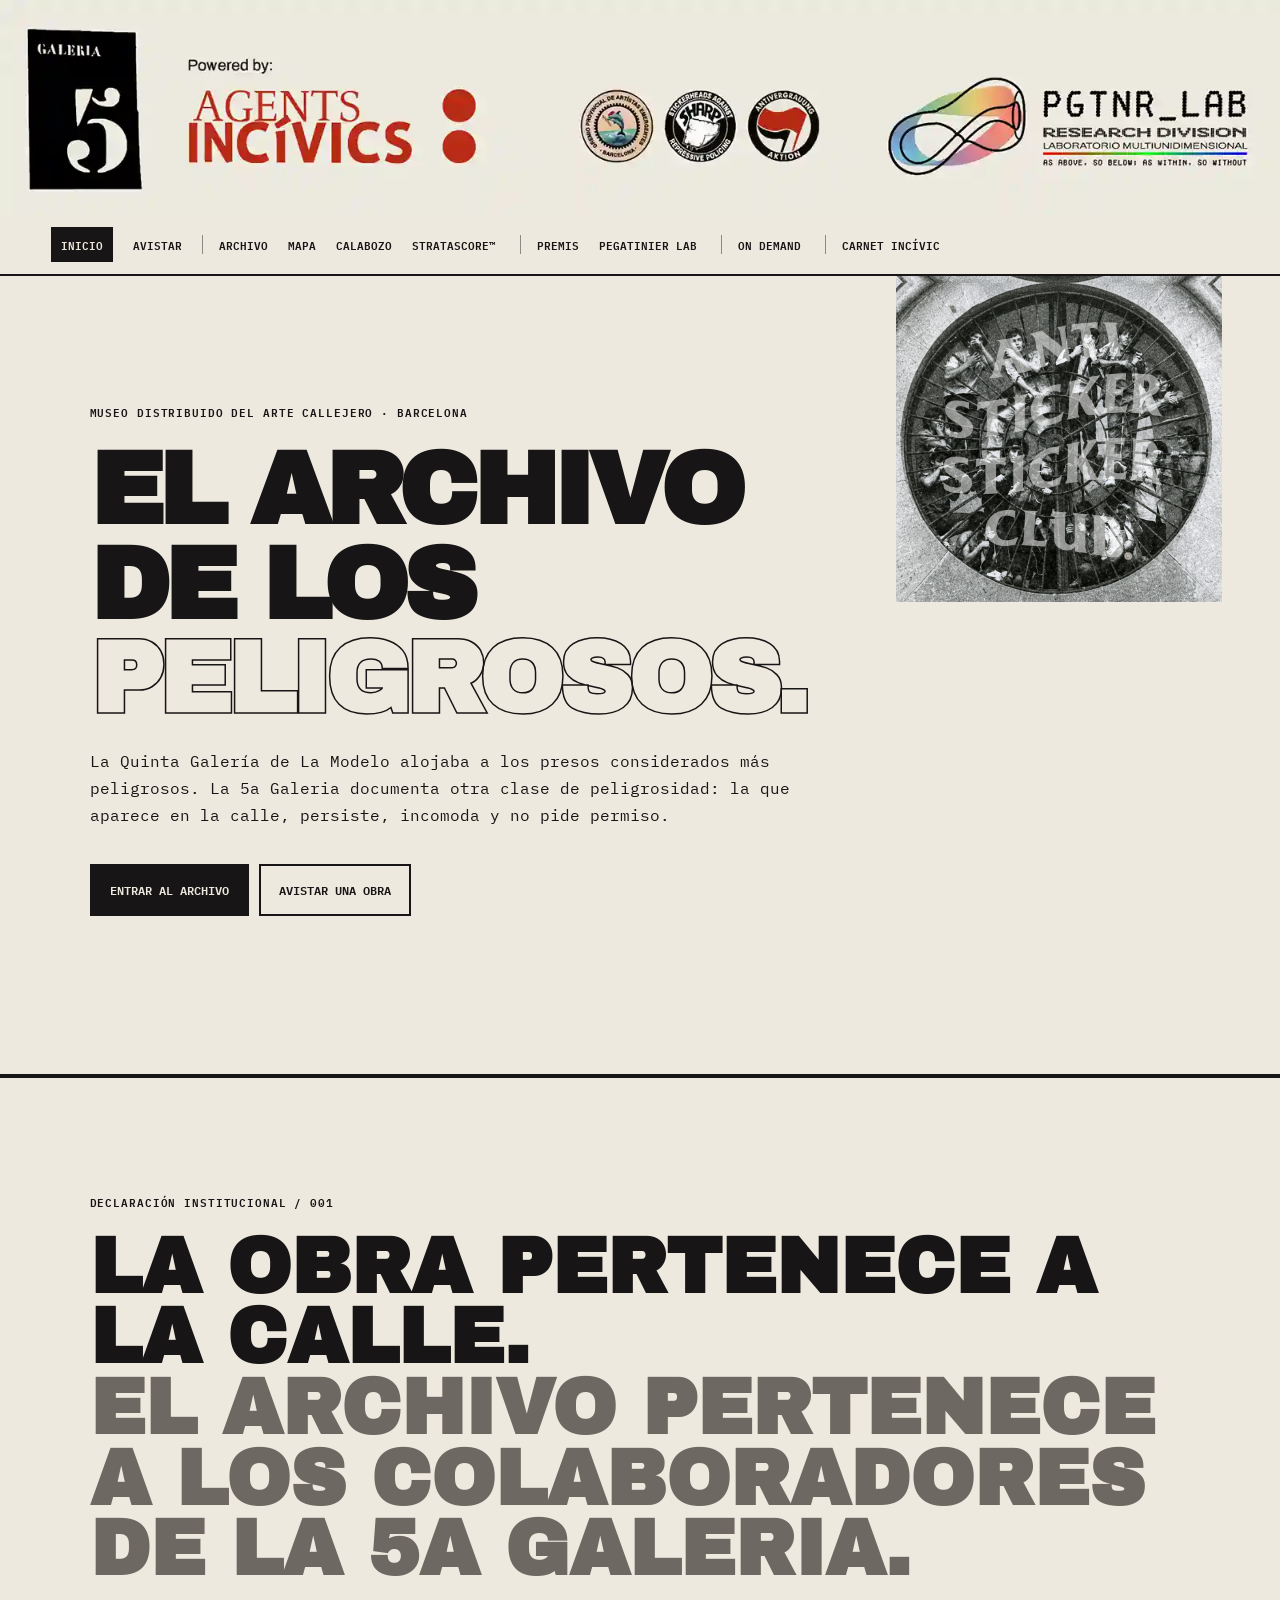
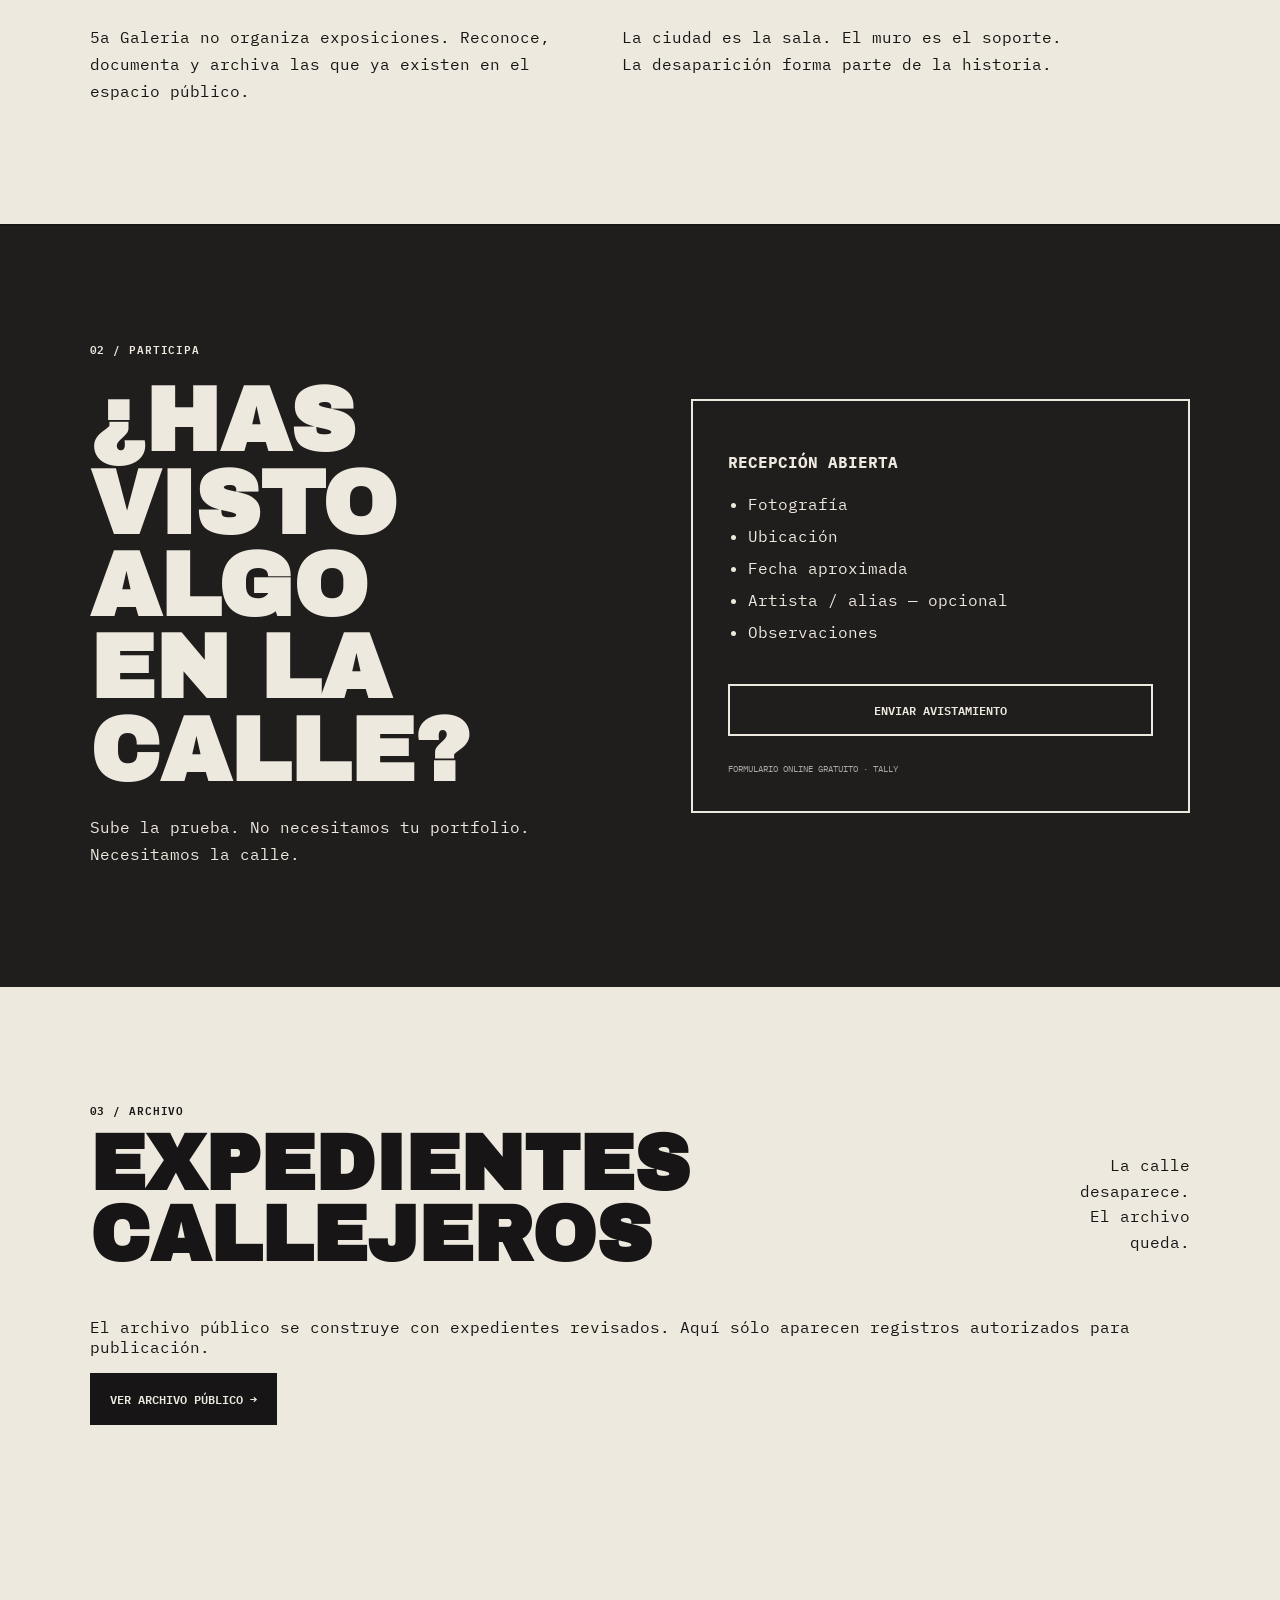
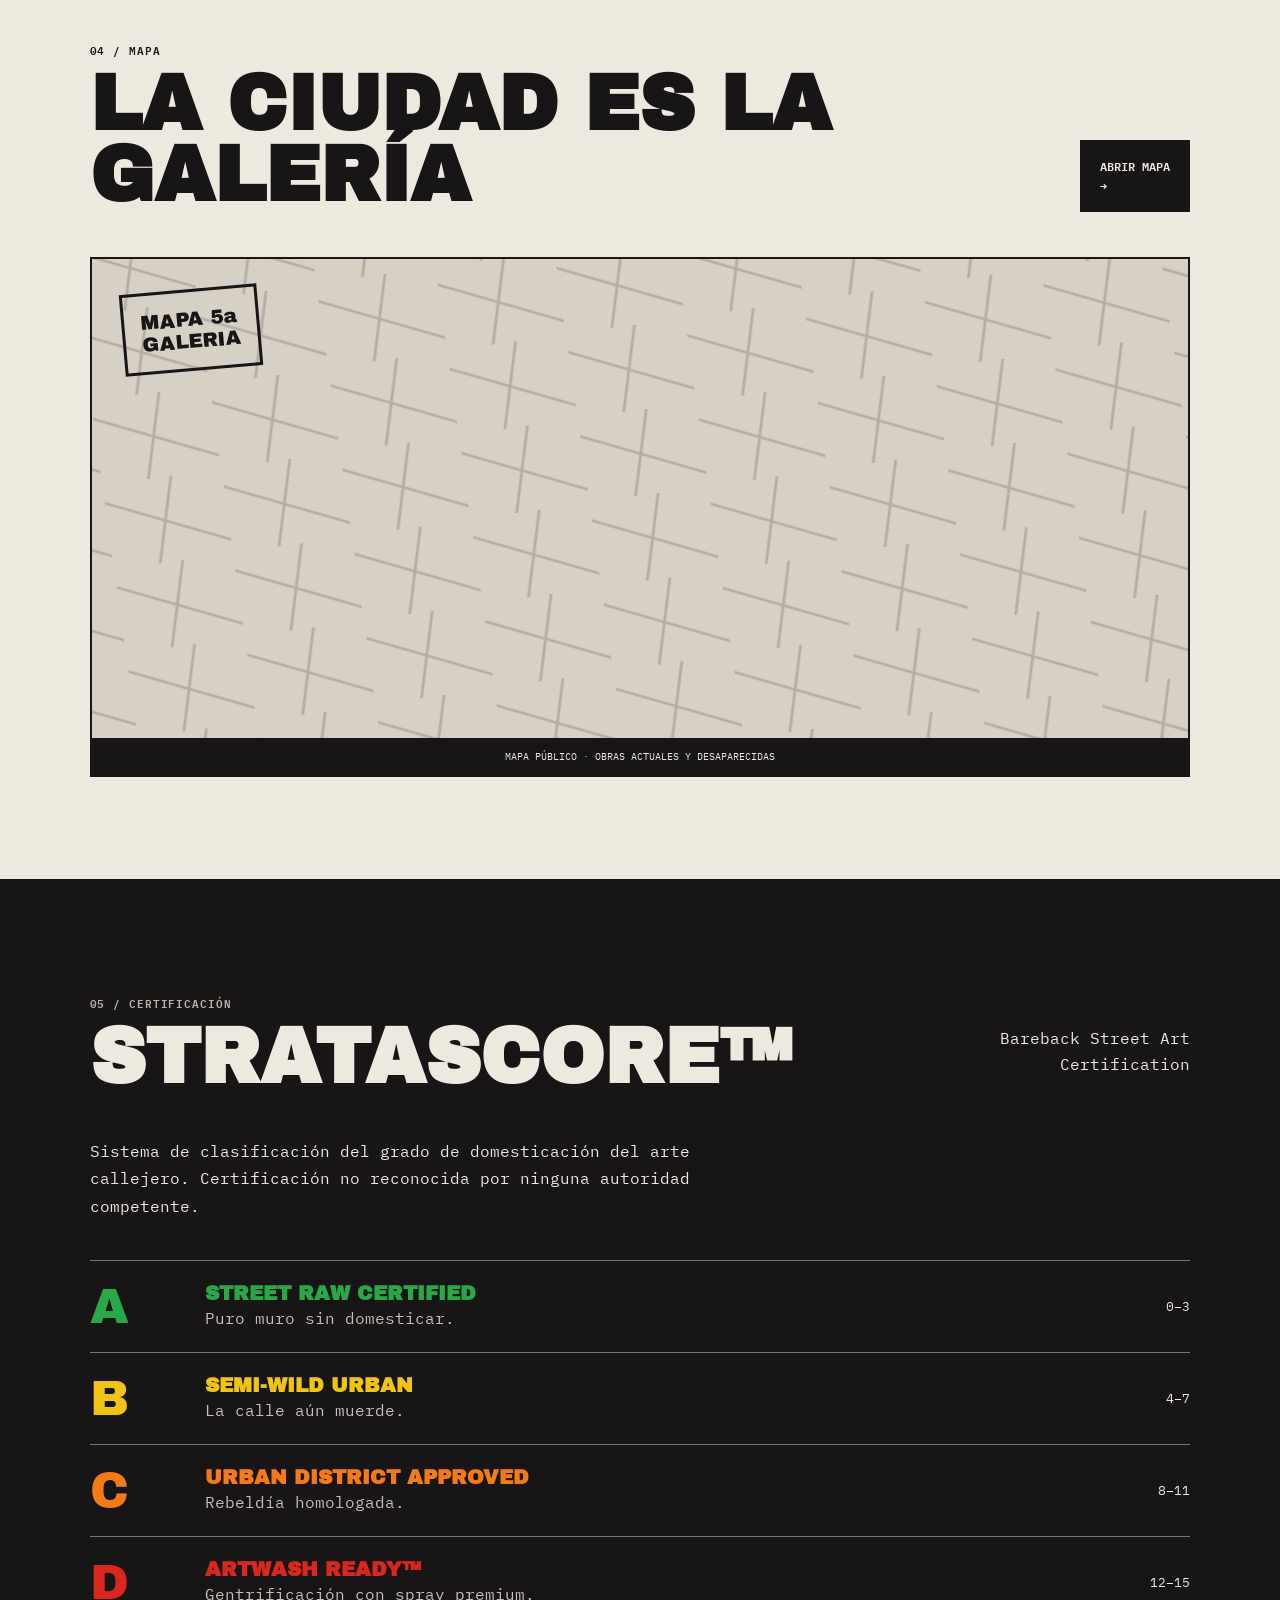
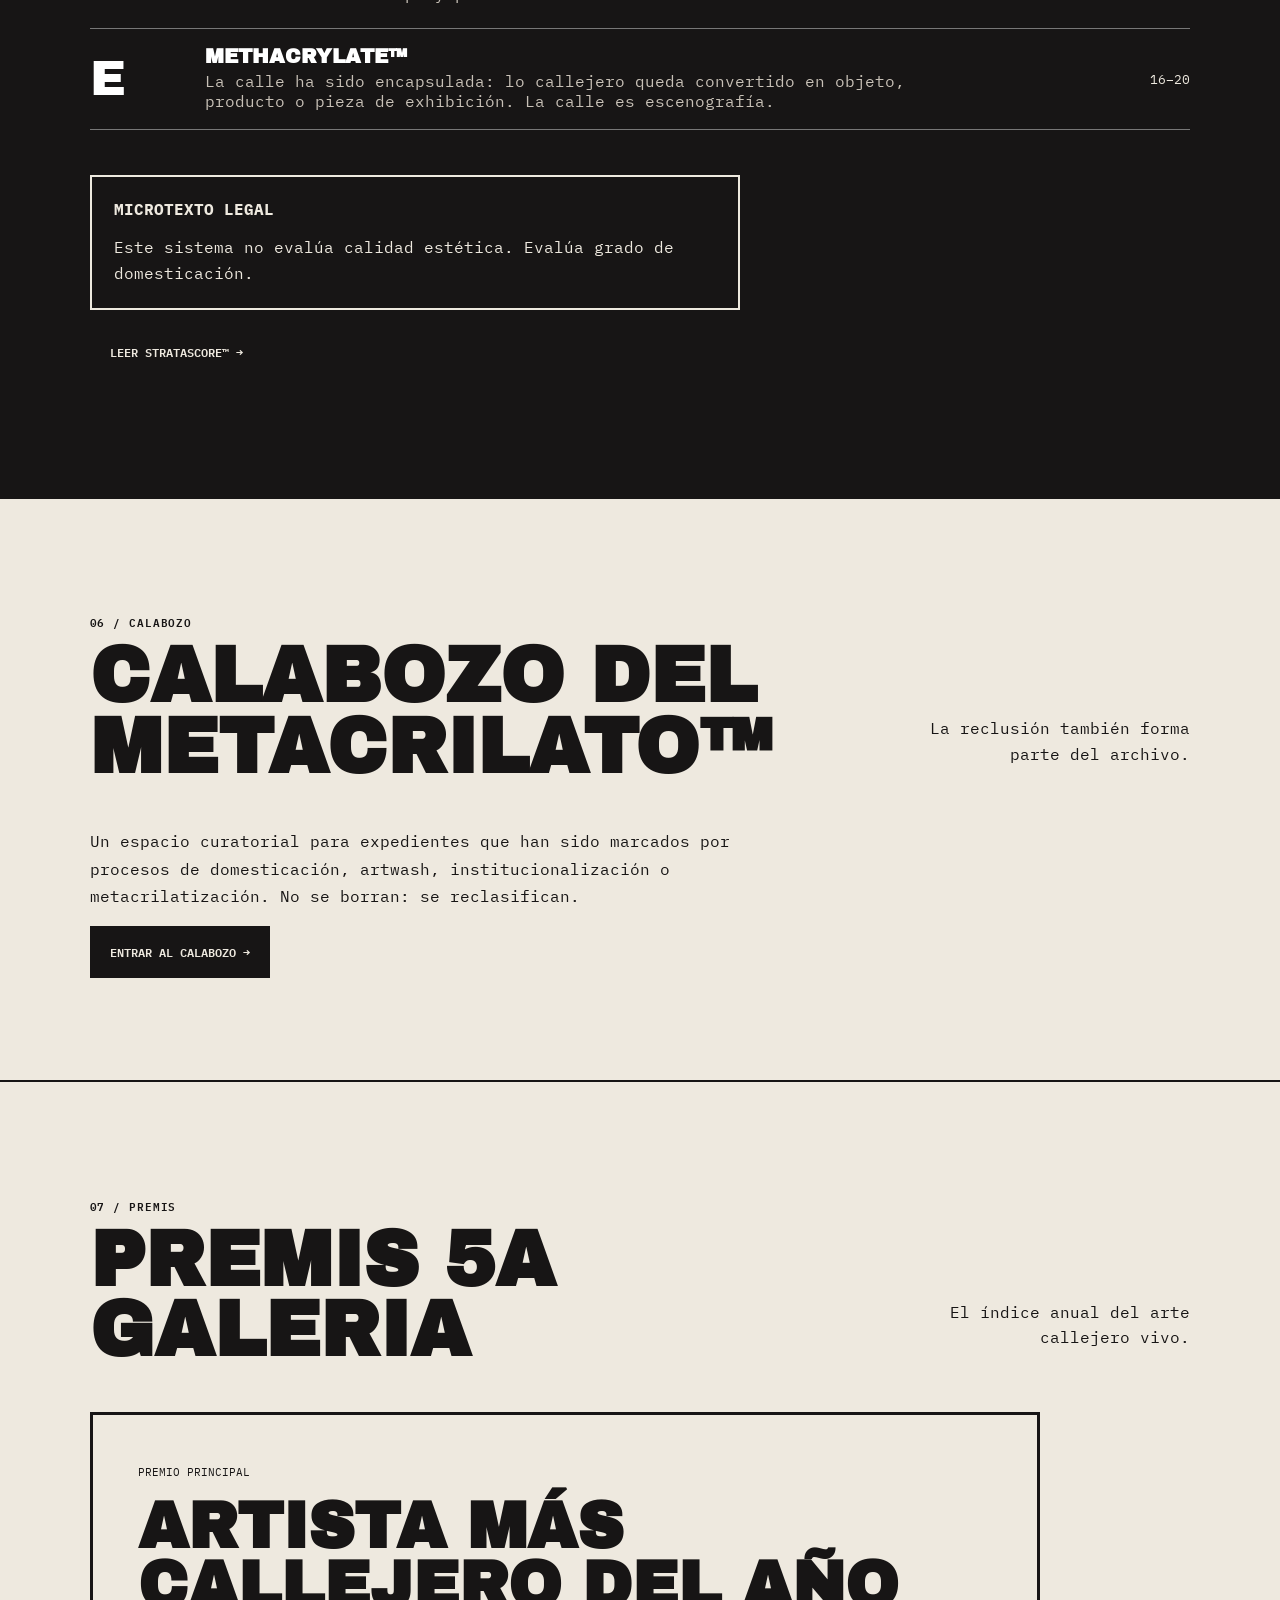
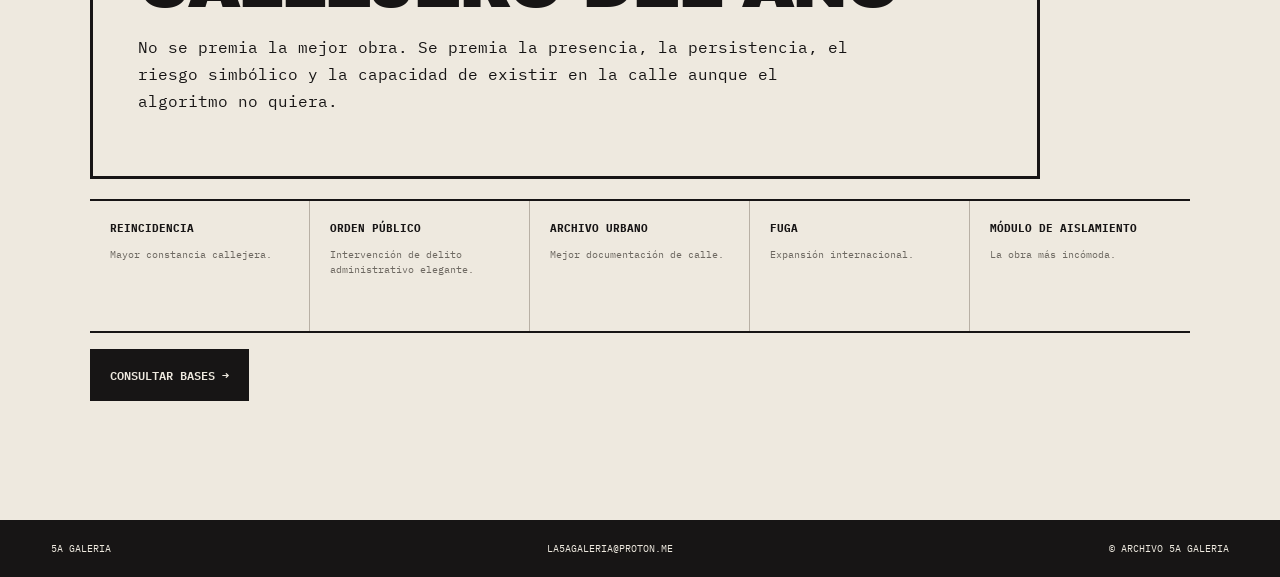
==== commit 83145476: "Ajusta orden de bloques de inicio: mapa 04, StrataScore 05, calabozo 06" ====
--- a/index.html
+++ b/index.html
@@ -1,2 +1,2 @@
 <!doctype html>
-<html lang="es"><head><meta charset="utf-8"><meta name="viewport" content="width=device-width, initial-scale=1"><title>5a Galeria — Museo distribuido del arte callejero</title><meta name="description" content="5a Galeria: archivo distribuido del arte callejero. Avistamientos, expedientes, mapa mundial y sistemas de documentación como StrataScore™."><link rel="canonical" href="https://lepegatinier.github.io/5aGaleria/"><meta property="og:type" content="website"><meta property="og:title" content="5a Galeria — Archivo distribuido del arte callejero"><meta property="og:description" content="La obra pertenece a la calle. El archivo pertenece a los colaboradores de la 5a Galeria."><meta property="og:url" content="https://lepegatinier.github.io/5aGaleria/"><meta property="og:image" content="https://lepegatinier.github.io/5aGaleria/assets/logo-5a.png"><meta name="twitter:card" content="summary_large_image"><script type="application/ld+json">{"@context":"https://schema.org","@type":"Organization","name":"5a Galeria","alternateName":"La Quinta Galeria","url":"https://lepegatinier.github.io/5aGaleria/","logo":"https://lepegatinier.github.io/5aGaleria/assets/logo-5a.png","email":"La5agaleria@proton.me","description":"Archivo, observatorio y museo distribuido del arte callejero.","sameAs":["https://github.com/LePegatinier/5aGaleria"]}</script><link rel="stylesheet" href="styles.css"><link rel="stylesheet" href="header.css?v=6"></head><body><header class="site-header"><div class="site-identity"><a class="brand" href="index.html" aria-label="5a Galeria"><img src="assets/logo-5a.png" alt="5a Galeria"></a><div class="powered-by" aria-label="5a Galeria · Powered by Agents Incívics · LPGTNR_LAB"><img src="assets/banner-5a-galeria-correcta.svg" alt="5a Galeria · Powered by Agents Incívics · LPGTNR_LAB"></div></div><nav><a href="index.html" data-nav="inicio">Inicio</a><a href="https://tally.so/r/kdqeNr" target="_blank" rel="noopener noreferrer" data-nav="avistar">Avistar</a><a href="archivo.html" data-nav="archivo">Archivo</a><a href="mapa.html" data-nav="mapa">Mapa</a><a href="calabozo.html" data-nav="calabozo">Calabozo</a><a href="stratascore.html" data-nav="stratascore">StrataScore™</a><a href="premis.html" data-nav="premis">Premis</a><a href="loreverso.html" data-nav="lab">Pegatinier Lab</a><a href="street-raw.html" data-nav="ondemand">On demand</a><a href="carnet.html" data-nav="carnet">Carnet Incívic</a></nav></header><script>(function(){const p=location.pathname.split('/').pop()||'index.html';const map={'index.html':'inicio','archivo.html':'archivo','calabozo.html':'calabozo','mapa.html':'mapa','stratascore.html':'stratascore','premis.html':'premis','loreverso.html':'lab','street-raw.html':'ondemand','carnet.html':'carnet'};const k=map[p];if(k){const a=document.querySelector('.site-header nav a[data-nav="'+k+'"]');if(a){a.classList.add('active');a.setAttribute('aria-current','page')}}})();</script><main id="inicio"><section class="hero"><div class="hero-copy"><p class="eyebrow">MUSEO DISTRIBUIDO DEL ARTE CALLEJERO · BARCELONA</p><h1>EL ARCHIVO<br>DE LOS<br><em>PELIGROSOS.</em></h1><p class="lead">La Quinta Galería de La Modelo alojaba a los presos considerados más peligrosos. La 5a Galeria documenta otra clase de peligrosidad: la que aparece en la calle, persiste, incomoda y no pide permiso.</p><div class="hero-actions"><a class="button button-dark" href="archivo.html">Entrar al archivo</a><a class="button button-light" href="https://tally.so/r/kdqeNr" target="_blank" rel="noopener noreferrer">Avistar una obra</a></div></div><div class="hero-mark"><img class="methacrylate-art" src="assets/CirculoMOdelo.jpg?v=11" alt="Anti Sticker Sticker Club"></div></section><section class="manifesto ruled"><p class="section-kicker">DECLARACIÓN INSTITUCIONAL / 001</p><h2>La obra pertenece a la calle.<br><span>El archivo pertenece a los colaboradores de la 5a Galeria.</span></h2><div class="manifesto-grid"><p>5a Galeria no organiza exposiciones. Reconoce, documenta y archiva las que ya existen en el espacio público.</p><p>La ciudad es la sala. El muro es el soporte. La desaparición forma parte de la historia.</p></div></section><section class="submit-section"><div><p class="section-kicker">02 / PARTICIPA</p><h2>¿Has visto algo<br>en la calle?</h2><p class="lead">Sube la prueba. No necesitamos tu portfolio. Necesitamos la calle.</p></div><div class="submit-box"><p><strong>RECEPCIÓN ABIERTA</strong></p><ul><li>Fotografía</li><li>Ubicación</li><li>Fecha aproximada</li><li>Artista / alias — opcional</li><li>Observaciones</li></ul><a class="button button-light full" href="https://tally.so/r/kdqeNr" target="_blank" rel="noopener noreferrer">Enviar avistamiento</a><small>FORMULARIO ONLINE GRATUITO · TALLY</small></div></section><section class="section"><div class="section-head"><div><p class="section-kicker">03 / ARCHIVO</p><h2>Expedientes callejeros</h2></div><p>La calle desaparece.<br>El archivo queda.</p></div><div class="archive-cta"><p>El archivo público se construye con expedientes revisados. Aquí sólo aparecen registros autorizados para publicación.</p><a class="button button-dark" href="archivo.html">VER ARCHIVO PÚBLICO →</a></div></section><section class="section calabozo-home ruled"><div class="section-head"><div><p class="section-kicker">04 / CALABOZO</p><h2>Calabozo del Metacrilato™</h2></div><p>La reclusión también forma parte del archivo.</p></div><p class="lead">Un espacio curatorial para expedientes que han sido marcados por procesos de domesticación, artwash, institucionalización o metacrilatización. No se borran: se reclasifican.</p><a class="button button-dark" href="calabozo.html">ENTRAR AL CALABOZO →</a></section><section class="section dark-section"><div class="section-head"><div><p class="section-kicker">05 / CERTIFICACIÓN</p><h2>StrataScore™</h2></div><p>Bareback Street Art Certification</p></div><p class="intro-dark">Sistema de clasificación del grado de domesticación del arte callejero. Certificación no reconocida por ninguna autoridad competente.</p><div class="score-list"><div class="score-row a"><span>A</span><div><h3>STREET RAW CERTIFIED</h3><p>Puro muro sin domesticar.</p></div><small>0–3</small></div><div class="score-row b"><span>B</span><div><h3>SEMI-WILD URBAN</h3><p>La calle aún muerde.</p></div><small>4–7</small></div><div class="score-row c"><span>C</span><div><h3>URBAN DISTRICT APPROVED</h3><p>Rebeldía homologada.</p></div><small>8–11</small></div><div class="score-row d"><span>D</span><div><h3>ARTWASH READY™</h3><p>Gentrificación con spray premium.</p></div><small>12–15</small></div><div class="score-row e"><span>E</span><div><h3>METHACRYLATE™</h3><p>La calle ha sido encapsulada: lo callejero queda convertido en objeto, producto o pieza de exhibición. La calle es escenografía.</p></div><small>16–20</small></div></div><div class="warning"><strong>MICROTEXTO LEGAL</strong><p>Este sistema no evalúa calidad estética. Evalúa grado de domesticación.</p></div><p><a class="button button-light" href="stratascore.html">LEER STRATASCORE™ →</a></p></section><section class="section"><div class="section-head"><div><p class="section-kicker">06 / MAPA</p><h2>La ciudad es la galería</h2></div><a class="button button-dark" href="mapa.html">ABRIR MAPA →</a></div><div class="map-placeholder"><div class="map-grid"></div><div class="map-stamp">MAPA 5a<br>GALERIA</div><p>MAPA PÚBLICO · OBRAS ACTUALES Y DESAPARECIDAS</p></div></section><section class="section awards"><div class="section-head"><div><p class="section-kicker">07 / PREMIS</p><h2>Premis 5a Galeria</h2></div><p>El índice anual del arte callejero vivo.</p></div><div class="award-feature"><span>PREMIO PRINCIPAL</span><h3>ARTISTA MÁS CALLEJERO DEL AÑO</h3><p>No se premia la mejor obra. Se premia la presencia, la persistencia, el riesgo simbólico y la capacidad de existir en la calle aunque el algoritmo no quiera.</p></div><div class="award-grid"><div><b>REINCIDENCIA</b><span>Mayor constancia callejera.</span></div><div><b>ORDEN PÚBLICO</b><span>Intervención de delito administrativo elegante.</span></div><div><b>ARCHIVO URBANO</b><span>Mejor documentación de calle.</span></div><div><b>FUGA</b><span>Expansión internacional.</span></div><div><b>MÓDULO DE AISLAMIENTO</b><span>La obra más incómoda.</span></div></div><p><a class="button button-dark" href="premis.html">CONSULTAR BASES →</a></p></section></main><footer><div>5a GALERIA</div><div>La5agaleria@proton.me</div><div>© Archivo 5a Galeria</div></footer></body></html>
+<html lang="es"><head><meta charset="utf-8"><meta name="viewport" content="width=device-width, initial-scale=1"><title>5a Galeria — Museo distribuido del arte callejero</title><meta name="description" content="5a Galeria: archivo distribuido del arte callejero. Avistamientos, expedientes, mapa mundial y sistemas de documentación como StrataScore™."><link rel="canonical" href="https://lepegatinier.github.io/5aGaleria/"><meta property="og:type" content="website"><meta property="og:title" content="5a Galeria — Archivo distribuido del arte callejero"><meta property="og:description" content="La obra pertenece a la calle. El archivo pertenece a los colaboradores de la 5a Galeria."><meta property="og:url" content="https://lepegatinier.github.io/5aGaleria/"><meta property="og:image" content="https://lepegatinier.github.io/5aGaleria/assets/logo-5a.png"><meta name="twitter:card" content="summary_large_image"><script type="application/ld+json">{"@context":"https://schema.org","@type":"Organization","name":"5a Galeria","alternateName":"La Quinta Galeria","url":"https://lepegatinier.github.io/5aGaleria/","logo":"https://lepegatinier.github.io/5aGaleria/assets/logo-5a.png","email":"La5agaleria@proton.me","description":"Archivo, observatorio y museo distribuido del arte callejero.","sameAs":["https://github.com/LePegatinier/5aGaleria"]}</script><link rel="stylesheet" href="styles.css"><link rel="stylesheet" href="header.css?v=6"></head><body><header class="site-header"><div class="site-identity"><a class="brand" href="index.html" aria-label="5a Galeria"><img src="assets/logo-5a.png" alt="5a Galeria"></a><div class="powered-by" aria-label="5a Galeria · Powered by Agents Incívics · LPGTNR_LAB"><img src="assets/banner-5a-galeria-correcta.svg" alt="5a Galeria · Powered by Agents Incívics · LPGTNR_LAB"></div></div><nav><a href="index.html" data-nav="inicio">Inicio</a><a href="https://tally.so/r/kdqeNr" target="_blank" rel="noopener noreferrer" data-nav="avistar">Avistar</a><a href="archivo.html" data-nav="archivo">Archivo</a><a href="mapa.html" data-nav="mapa">Mapa</a><a href="calabozo.html" data-nav="calabozo">Calabozo</a><a href="stratascore.html" data-nav="stratascore">StrataScore™</a><a href="premis.html" data-nav="premis">Premis</a><a href="loreverso.html" data-nav="lab">Pegatinier Lab</a><a href="street-raw.html" data-nav="ondemand">On demand</a><a href="carnet.html" data-nav="carnet">Carnet Incívic</a></nav></header><script>(function(){const p=location.pathname.split('/').pop()||'index.html';const map={'index.html':'inicio','archivo.html':'archivo','calabozo.html':'calabozo','mapa.html':'mapa','stratascore.html':'stratascore','premis.html':'premis','loreverso.html':'lab','street-raw.html':'ondemand','carnet.html':'carnet'};const k=map[p];if(k){const a=document.querySelector('.site-header nav a[data-nav="'+k+'"]');if(a){a.classList.add('active');a.setAttribute('aria-current','page')}}})();</script><main id="inicio"><section class="hero"><div class="hero-copy"><p class="eyebrow">MUSEO DISTRIBUIDO DEL ARTE CALLEJERO · BARCELONA</p><h1>EL ARCHIVO<br>DE LOS<br><em>PELIGROSOS.</em></h1><p class="lead">La Quinta Galería de La Modelo alojaba a los presos considerados más peligrosos. La 5a Galeria documenta otra clase de peligrosidad: la que aparece en la calle, persiste, incomoda y no pide permiso.</p><div class="hero-actions"><a class="button button-dark" href="archivo.html">Entrar al archivo</a><a class="button button-light" href="https://tally.so/r/kdqeNr" target="_blank" rel="noopener noreferrer">Avistar una obra</a></div></div><div class="hero-mark"><img class="methacrylate-art" src="assets/CirculoMOdelo.jpg?v=11" alt="Anti Sticker Sticker Club"></div></section><section class="manifesto ruled"><p class="section-kicker">DECLARACIÓN INSTITUCIONAL / 001</p><h2>La obra pertenece a la calle.<br><span>El archivo pertenece a los colaboradores de la 5a Galeria.</span></h2><div class="manifesto-grid"><p>5a Galeria no organiza exposiciones. Reconoce, documenta y archiva las que ya existen en el espacio público.</p><p>La ciudad es la sala. El muro es el soporte. La desaparición forma parte de la historia.</p></div></section><section class="submit-section"><div><p class="section-kicker">02 / PARTICIPA</p><h2>¿Has visto algo<br>en la calle?</h2><p class="lead">Sube la prueba. No necesitamos tu portfolio. Necesitamos la calle.</p></div><div class="submit-box"><p><strong>RECEPCIÓN ABIERTA</strong></p><ul><li>Fotografía</li><li>Ubicación</li><li>Fecha aproximada</li><li>Artista / alias — opcional</li><li>Observaciones</li></ul><a class="button button-light full" href="https://tally.so/r/kdqeNr" target="_blank" rel="noopener noreferrer">Enviar avistamiento</a><small>FORMULARIO ONLINE GRATUITO · TALLY</small></div></section><section class="section"><div class="section-head"><div><p class="section-kicker">03 / ARCHIVO</p><h2>Expedientes callejeros</h2></div><p>La calle desaparece.<br>El archivo queda.</p></div><div class="archive-cta"><p>El archivo público se construye con expedientes revisados. Aquí sólo aparecen registros autorizados para publicación.</p><a class="button button-dark" href="archivo.html">VER ARCHIVO PÚBLICO →</a></div></section><section class="section"><div class="section-head"><div><p class="section-kicker">04 / MAPA</p><h2>La ciudad es la galería</h2></div><a class="button button-dark" href="mapa.html">ABRIR MAPA →</a></div><div class="map-placeholder"><div class="map-grid"></div><div class="map-stamp">MAPA 5a<br>GALERIA</div><p>MAPA PÚBLICO · OBRAS ACTUALES Y DESAPARECIDAS</p></div></section><section class="section dark-section"><div class="section-head"><div><p class="section-kicker">05 / CERTIFICACIÓN</p><h2>StrataScore™</h2></div><p>Bareback Street Art Certification</p></div><p class="intro-dark">Sistema de clasificación del grado de domesticación del arte callejero. Certificación no reconocida por ninguna autoridad competente.</p><div class="score-list"><div class="score-row a"><span>A</span><div><h3>STREET RAW CERTIFIED</h3><p>Puro muro sin domesticar.</p></div><small>0–3</small></div><div class="score-row b"><span>B</span><div><h3>SEMI-WILD URBAN</h3><p>La calle aún muerde.</p></div><small>4–7</small></div><div class="score-row c"><span>C</span><div><h3>URBAN DISTRICT APPROVED</h3><p>Rebeldía homologada.</p></div><small>8–11</small></div><div class="score-row d"><span>D</span><div><h3>ARTWASH READY™</h3><p>Gentrificación con spray premium.</p></div><small>12–15</small></div><div class="score-row e"><span>E</span><div><h3>METHACRYLATE™</h3><p>La calle ha sido encapsulada: lo callejero queda convertido en objeto, producto o pieza de exhibición. La calle es escenografía.</p></div><small>16–20</small></div></div><div class="warning"><strong>MICROTEXTO LEGAL</strong><p>Este sistema no evalúa calidad estética. Evalúa grado de domesticación.</p></div><p><a class="button button-light" href="stratascore.html">LEER STRATASCORE™ →</a></p></section><section class="section calabozo-home ruled"><div class="section-head"><div><p class="section-kicker">06 / CALABOZO</p><h2>Calabozo del Metacrilato™</h2></div><p>La reclusión también forma parte del archivo.</p></div><p class="lead">Un espacio curatorial para expedientes que han sido marcados por procesos de domesticación, artwash, institucionalización o metacrilatización. No se borran: se reclasifican.</p><a class="button button-dark" href="calabozo.html">ENTRAR AL CALABOZO →</a></section><section class="section awards"><div class="section-head"><div><p class="section-kicker">07 / PREMIS</p><h2>Premis 5a Galeria</h2></div><p>El índice anual del arte callejero vivo.</p></div><div class="award-feature"><span>PREMIO PRINCIPAL</span><h3>ARTISTA MÁS CALLEJERO DEL AÑO</h3><p>No se premia la mejor obra. Se premia la presencia, la persistencia, el riesgo simbólico y la capacidad de existir en la calle aunque el algoritmo no quiera.</p></div><div class="award-grid"><div><b>REINCIDENCIA</b><span>Mayor constancia callejera.</span></div><div><b>ORDEN PÚBLICO</b><span>Intervención de delito administrativo elegante.</span></div><div><b>ARCHIVO URBANO</b><span>Mejor documentación de calle.</span></div><div><b>FUGA</b><span>Expansión internacional.</span></div><div><b>MÓDULO DE AISLAMIENTO</b><span>La obra más incómoda.</span></div></div><p><a class="button button-dark" href="premis.html">CONSULTAR BASES →</a></p></section></main><footer><div>5a GALERIA</div><div>La5agaleria@proton.me</div><div>© Archivo 5a Galeria</div></footer></body></html>
